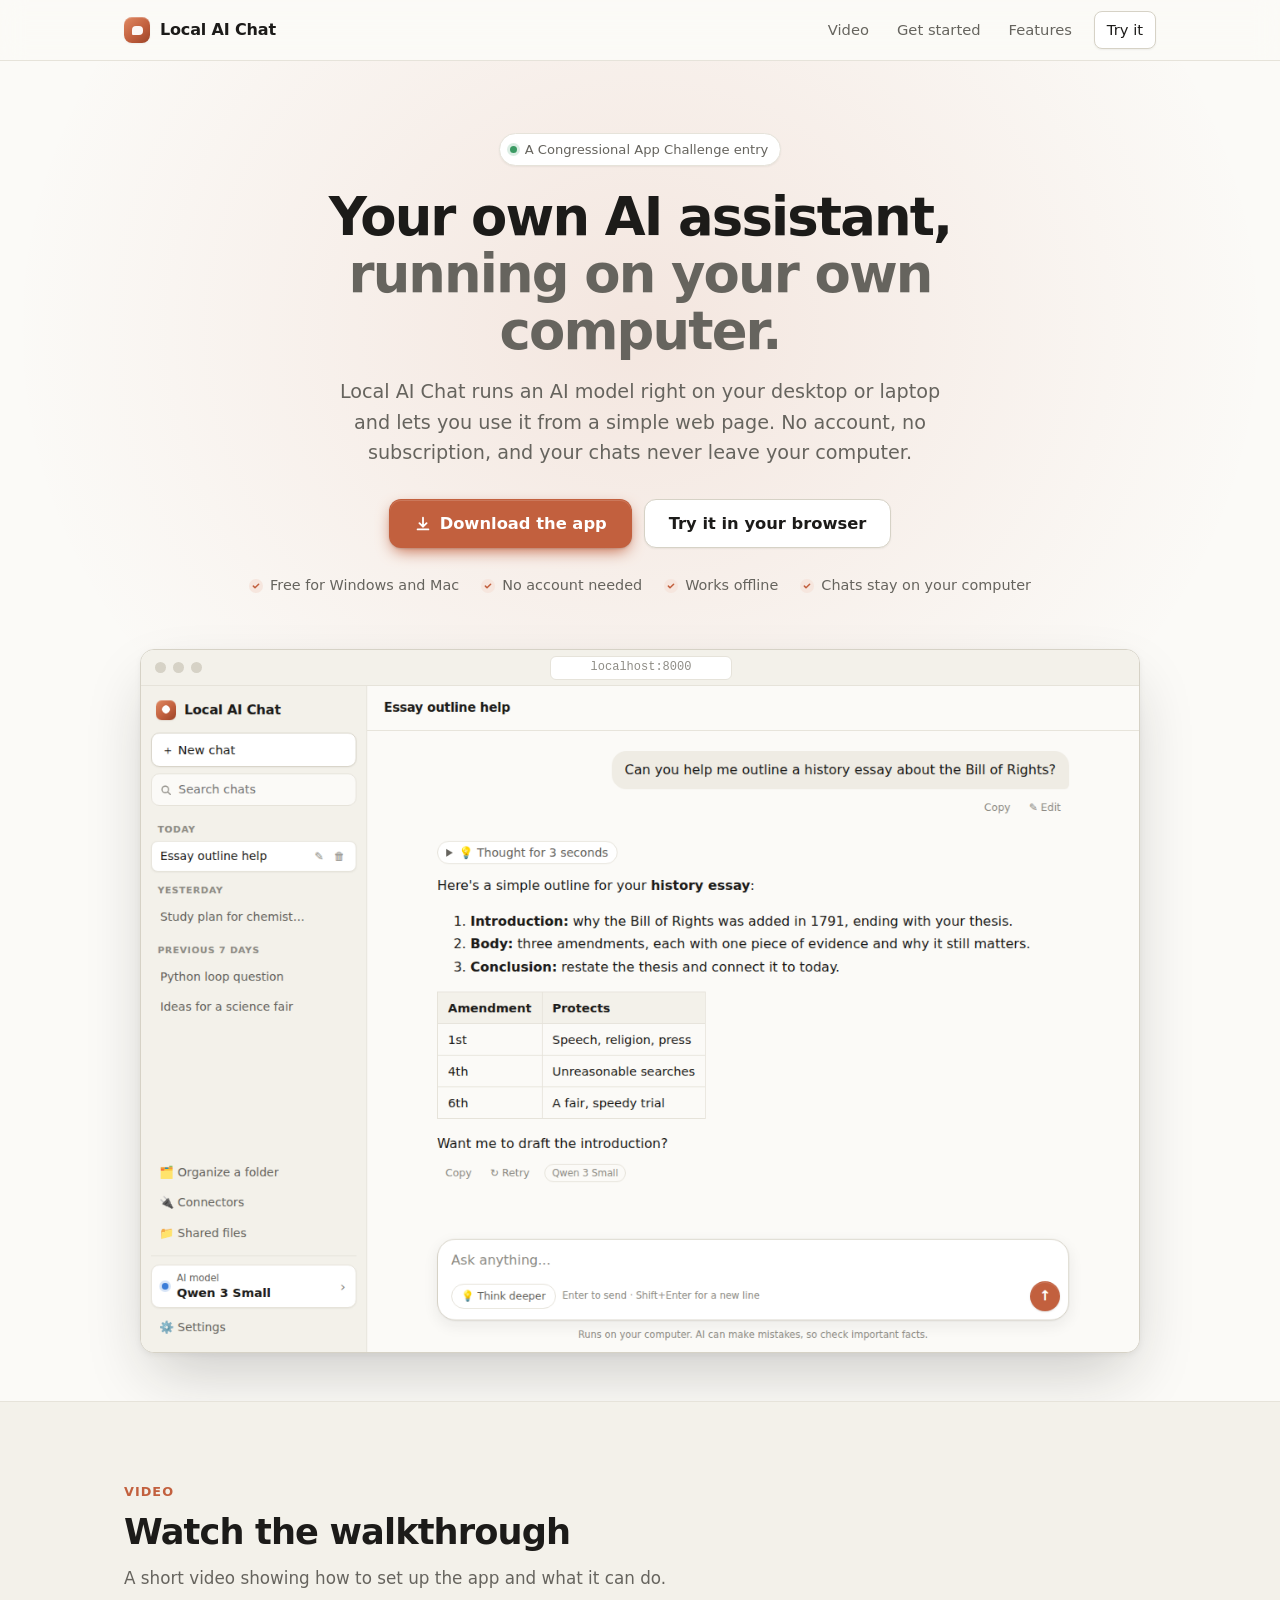
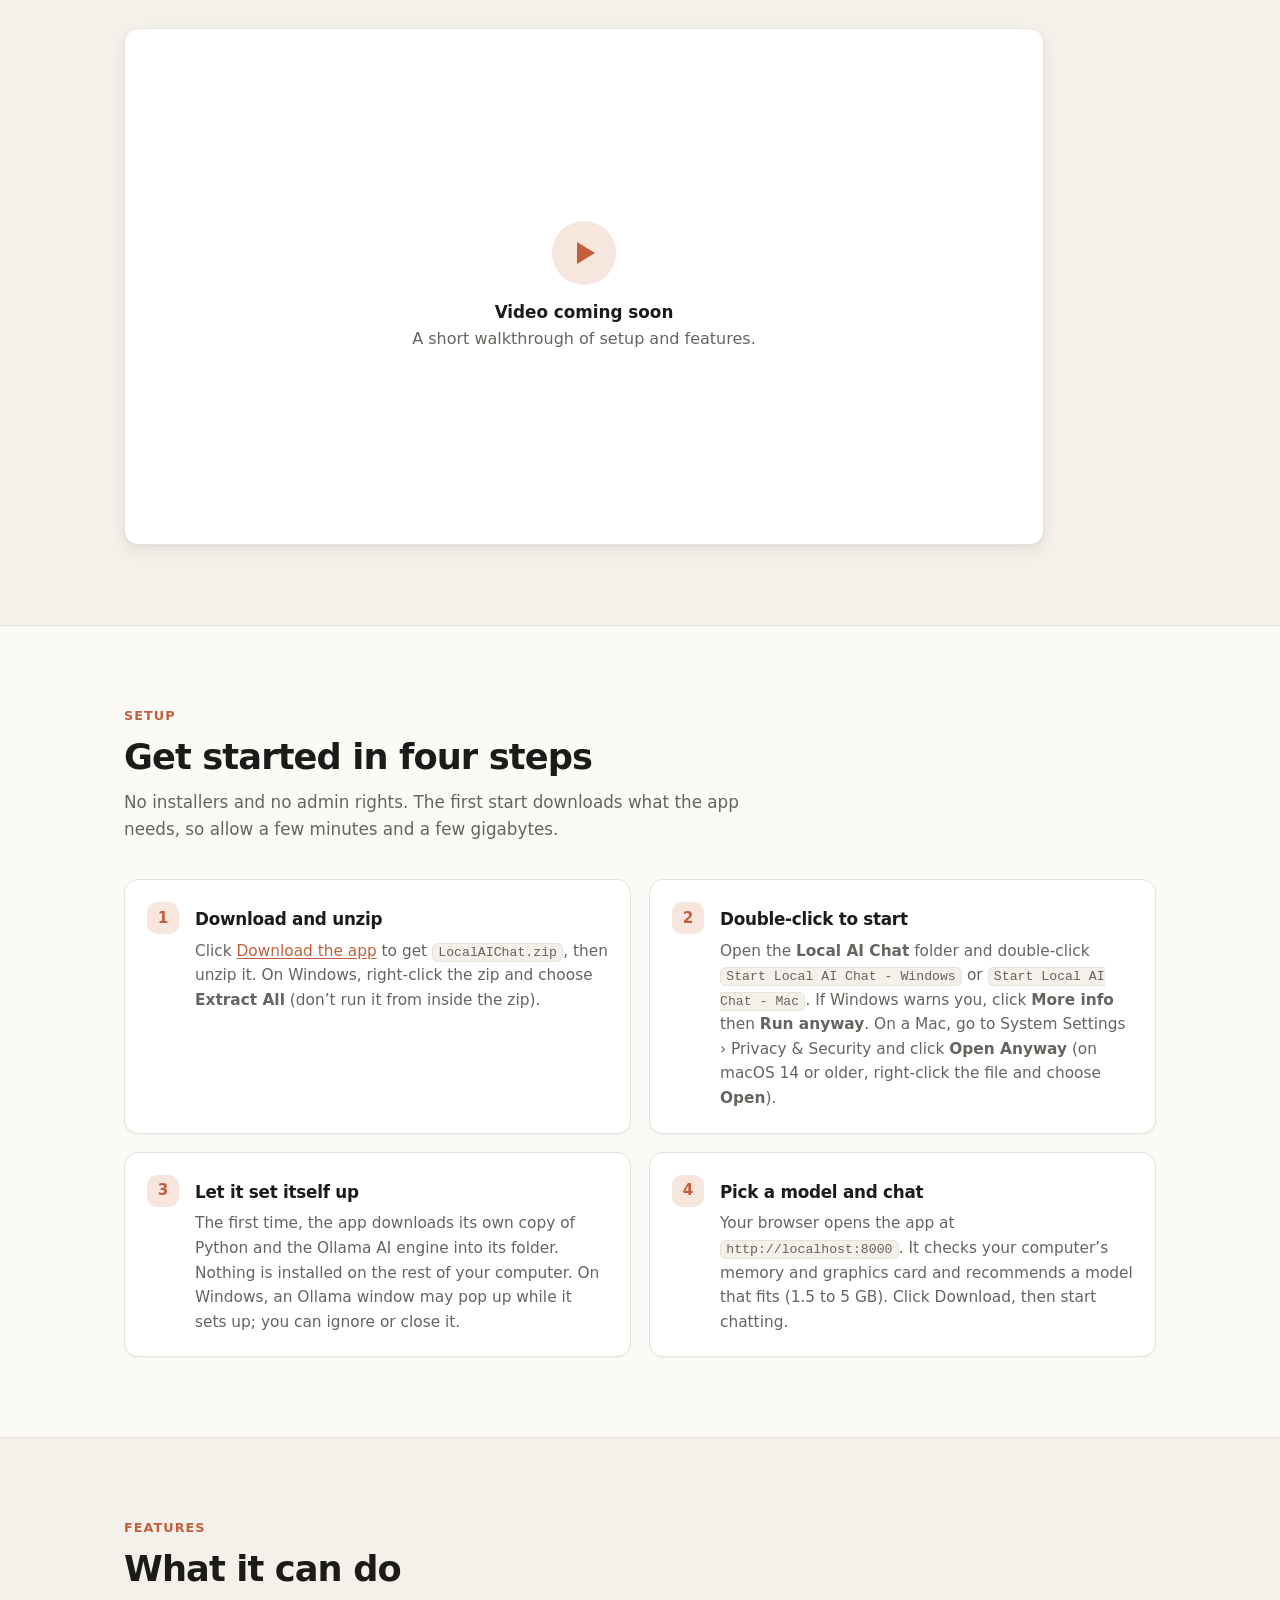
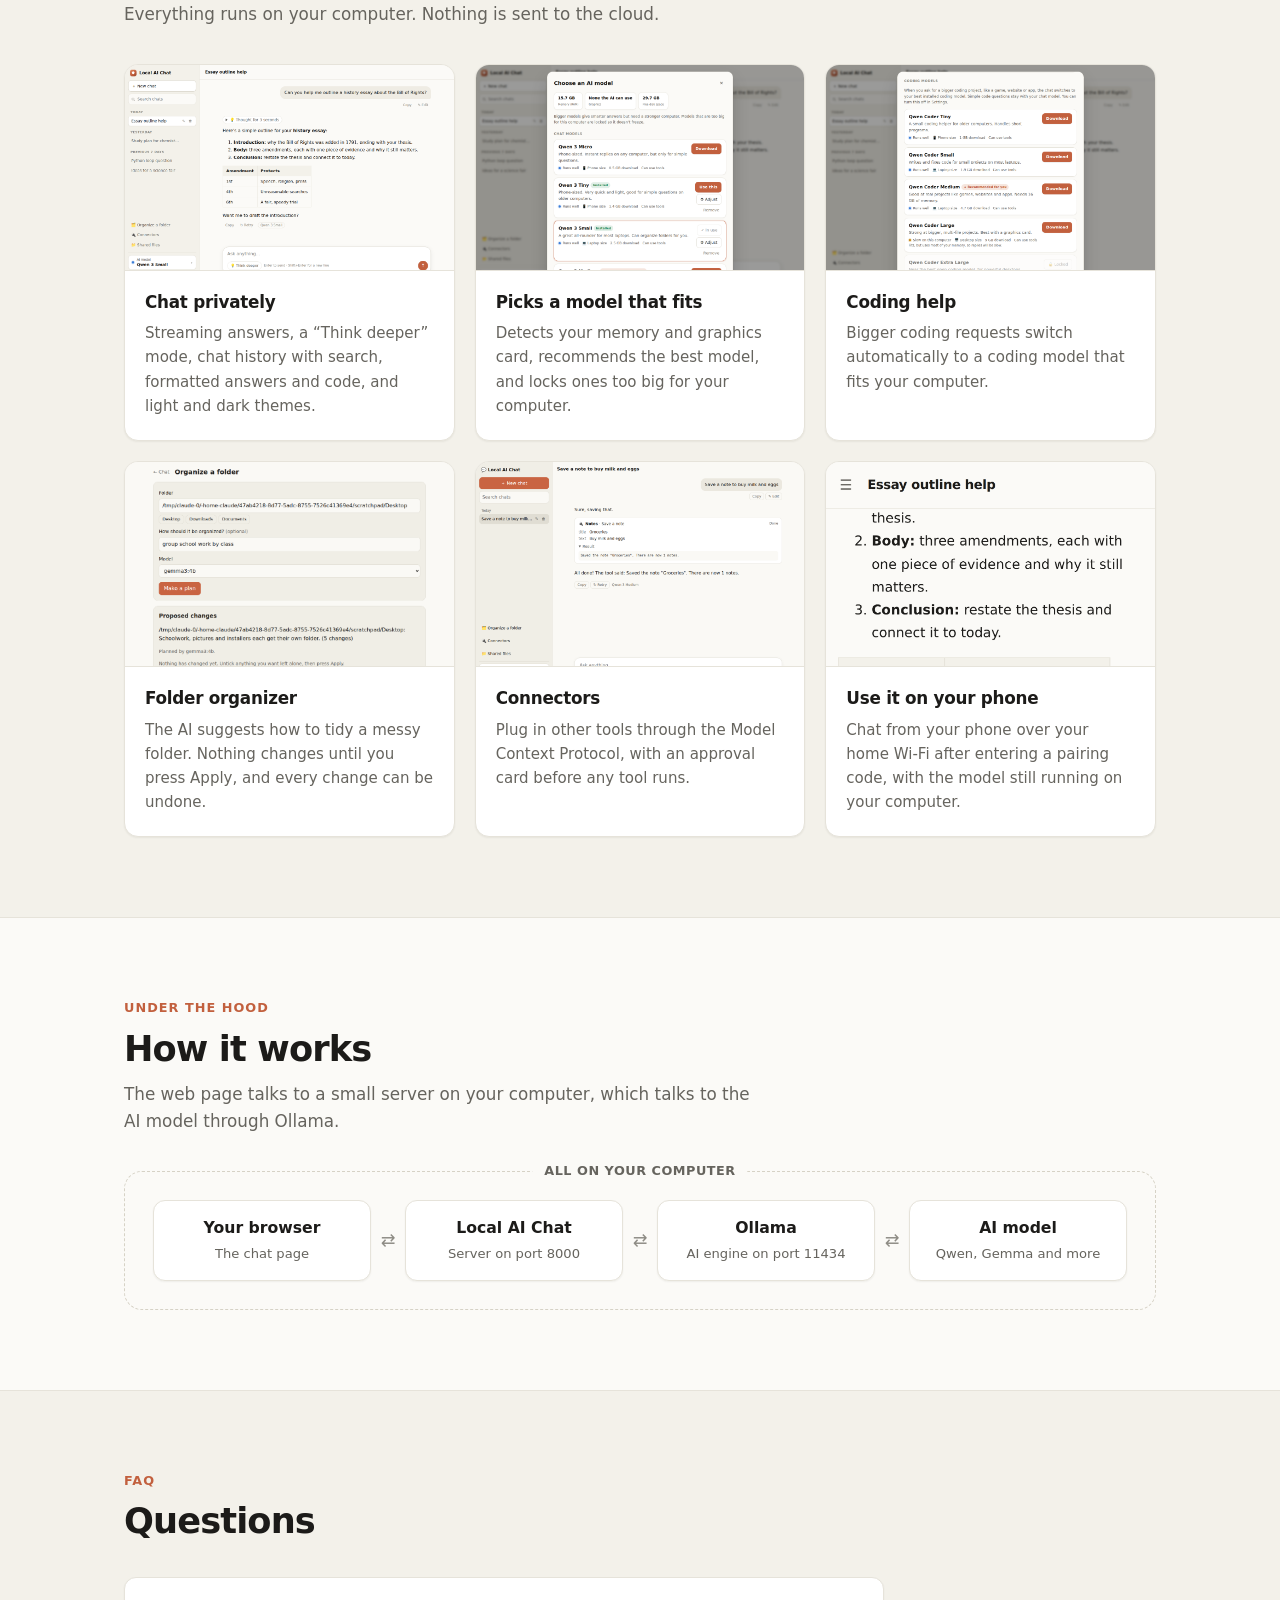
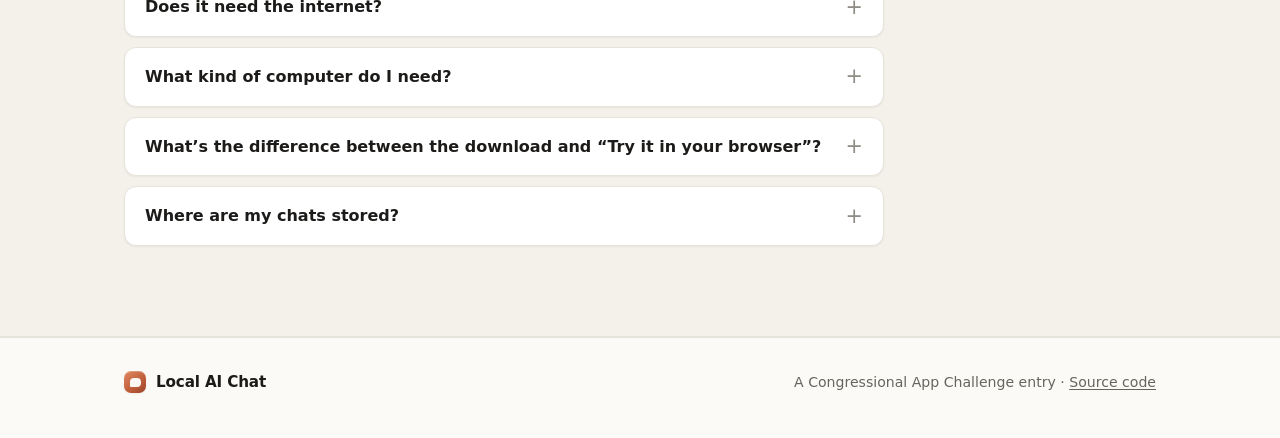
==== docs/index.html @ ccb081c1 "Polish the look of the download page and the chat page Cleaner type, spacing, shadows and consistent" ====
<!doctype html>
<html lang="en">
<head>
  <meta charset="utf-8">
  <meta name="viewport" content="width=device-width, initial-scale=1">
  <title>Local AI Chat</title>
  <meta name="description" content="A private AI assistant that runs entirely on your own computer and is used through a web page. A Congressional App Challenge entry.">
  <link rel="icon" href="data:image/svg+xml,<svg xmlns=%22http://www.w3.org/2000/svg%22 viewBox=%220 0 100 100%22><text y=%22.9em%22 font-size=%2290%22>💬</text></svg>">
  <link rel="stylesheet" href="style.css">
</head>
<body>
  <header class="topbar">
    <div class="wrap">
      <a class="brand" href="#"><span class="mark" aria-hidden="true"></span>Local AI Chat</a>
      <nav>
        <a href="#video" class="hide-sm">Video</a>
        <a href="#get-started">Get started</a>
        <a href="#features" class="hide-sm">Features</a>
        <a href="demo.html" class="nav-cta">Try it</a>
      </nav>
    </div>
  </header>

  <main>
    <div class="hero-bg">
    <div class="hero wrap">
      <span class="eyebrow">A Congressional App Challenge entry</span>
      <h1>Your own AI assistant, <span class="soft">running on your own computer.</span></h1>
      <p class="lead">Local AI Chat runs an AI model right on your desktop or laptop and lets you use it from a simple web page. No account, no subscription, and your chats never leave your computer.</p>
      <div class="actions">
        <a class="btn primary lg" id="download" href="https://github.com/anishmallepally123-blip/Congressional-App-Challenge-AI/releases/latest/download/LocalAIChat.zip"><svg viewBox="0 0 20 20" fill="none" stroke="currentColor" stroke-width="2" stroke-linecap="round" stroke-linejoin="round" aria-hidden="true"><path d="M10 3v10m0 0l-4-4m4 4l4-4M4 16h12"/></svg>Download the app</a>
        <a class="btn lg" href="demo.html">Try it in your browser</a>
      </div>
      <ul class="points">
        <li>Free for Windows and Mac</li>
        <li>No account needed</li>
        <li>Works offline</li>
        <li>Chats stay on your computer</li>
      </ul>
      <div class="window">
        <div class="chrome"><i></i><i></i><i></i><span>localhost:8000</span></div>
        <img src="screenshots/chat.png" alt="The Local AI Chat page with a conversation">
      </div>
    </div>
    </div>

    <section id="video" class="alt">
      <div class="wrap">
        <div class="section-head">
          <span class="kicker">Video</span>
          <h2>Watch the walkthrough</h2>
          <p class="sub">A short video showing how to set up the app and what it can do.</p>
        </div>
        <!-- To show the video, put its YouTube ID in data-youtube, e.g. data-youtube="dQw4w9WgXcQ" -->
        <div class="video" id="video-box" data-youtube="">
          <div><div class="play" aria-hidden="true"></div><strong>Video coming soon</strong>A short walkthrough of setup and features.</div>
        </div>
      </div>
    </section>

    <section id="get-started">
      <div class="wrap">
        <div class="section-head">
          <span class="kicker">Setup</span>
          <h2>Get started in four steps</h2>
          <p class="sub">No installers and no admin rights. The first start downloads what the app needs, so allow a few minutes and a few gigabytes.</p>
        </div>
        <ol class="steps">
          <li>
            <h3>Download and unzip</h3>
            <p>Click <a href="https://github.com/anishmallepally123-blip/Congressional-App-Challenge-AI/releases/latest/download/LocalAIChat.zip">Download the app</a> to get <code>LocalAIChat.zip</code>, then unzip it. On Windows, right-click the zip and choose <strong>Extract All</strong> (don’t run it from inside the zip).</p>
          </li>
          <li>
            <h3>Double-click to start</h3>
            <p>Open the <strong>Local AI Chat</strong> folder and double-click <code>Start Local AI Chat - Windows</code> or <code>Start Local AI Chat - Mac</code>. If Windows warns you, click <strong>More info</strong> then <strong>Run anyway</strong>. On a Mac, go to System Settings › Privacy &amp; Security and click <strong>Open Anyway</strong> (on macOS 14 or older, right-click the file and choose <strong>Open</strong>).</p>
          </li>
          <li>
            <h3>Let it set itself up</h3>
            <p>The first time, the app downloads its own copy of Python and the Ollama AI engine into its folder. Nothing is installed on the rest of your computer. On Windows, an Ollama window may pop up while it sets up; you can ignore or close it.</p>
          </li>
          <li>
            <h3>Pick a model and chat</h3>
            <p>Your browser opens the app at <code>http://localhost:8000</code>. It checks your computer’s memory and graphics card and recommends a model that fits (1.5 to 5 GB). Click Download, then start chatting.</p>
          </li>
        </ol>
      </div>
    </section>

    <section id="features" class="alt">
      <div class="wrap">
        <div class="section-head">
          <span class="kicker">Features</span>
          <h2>What it can do</h2>
          <p class="sub">Everything runs on your computer. Nothing is sent to the cloud.</p>
        </div>
        <div class="grid">
          <div class="card">
            <img src="screenshots/chat.png" alt="Chat page" loading="lazy">
            <div class="body"><h3>Chat privately</h3><p>Streaming answers, a “Think deeper” mode, chat history with search, formatted answers and code, and light and dark themes.</p></div>
          </div>
          <div class="card">
            <img src="screenshots/model-picker.png" alt="Model picker" loading="lazy">
            <div class="body"><h3>Picks a model that fits</h3><p>Detects your memory and graphics card, recommends the best model, and locks ones too big for your computer.</p></div>
          </div>
          <div class="card">
            <img src="screenshots/coding-models.png" alt="Coding models" loading="lazy">
            <div class="body"><h3>Coding help</h3><p>Bigger coding requests switch automatically to a coding model that fits your computer.</p></div>
          </div>
          <div class="card">
            <img src="screenshots/organizer.png" alt="Folder organizer" loading="lazy">
            <div class="body"><h3>Folder organizer</h3><p>The AI suggests how to tidy a messy folder. Nothing changes until you press Apply, and every change can be undone.</p></div>
          </div>
          <div class="card">
            <img src="screenshots/connectors.png" alt="Connectors" loading="lazy">
            <div class="body"><h3>Connectors</h3><p>Plug in other tools through the Model Context Protocol, with an approval card before any tool runs.</p></div>
          </div>
          <div class="card">
            <img src="screenshots/phone-chat.png" alt="Chat on a phone" loading="lazy">
            <div class="body"><h3>Use it on your phone</h3><p>Chat from your phone over your home Wi-Fi after entering a pairing code, with the model still running on your computer.</p></div>
          </div>
        </div>
      </div>
    </section>

    <section id="how">
      <div class="wrap">
        <div class="section-head">
          <span class="kicker">Under the hood</span>
          <h2>How it works</h2>
          <p class="sub">The web page talks to a small server on your computer, which talks to the AI model through Ollama.</p>
        </div>
        <div class="flow" role="img" aria-label="Your browser talks to the Local AI Chat server on port 8000, which talks to Ollama on port 11434, which runs the AI model. All on your computer.">
          <span class="tag">All on your computer</span>
          <div class="node"><b>Your browser</b><small>The chat page</small></div>
          <div class="arrow" aria-hidden="true">⇄</div>
          <div class="node"><b>Local AI Chat</b><small>Server on port 8000</small></div>
          <div class="arrow" aria-hidden="true">⇄</div>
          <div class="node"><b>Ollama</b><small>AI engine on port 11434</small></div>
          <div class="arrow" aria-hidden="true">⇄</div>
          <div class="node"><b>AI model</b><small>Qwen, Gemma and more</small></div>
        </div>
      </div>
    </section>

    <section class="alt faq">
      <div class="wrap">
        <div class="section-head">
          <span class="kicker">FAQ</span>
          <h2>Questions</h2>
        </div>
        <div class="faq-list">
        <details>
          <summary>Does it need the internet?</summary>
          <p>Only to download Ollama and an AI model the first time. After that it works completely offline.</p>
        </details>
        <details>
          <summary>What kind of computer do I need?</summary>
          <p>Any recent Windows or Mac computer. Models range from tiny ones that run on 8 GB laptops to large ones for powerful desktops, and the app picks one that fits.</p>
        </details>
        <details>
          <summary>What’s the difference between the download and “Try it in your browser”?</summary>
          <p>The browser demo runs a very small model inside your web browser so you can try chatting with nothing installed. The downloaded app runs bigger, smarter models with all the features: the organizer, shared files, connectors and phone access.</p>
        </details>
        <details>
          <summary>Where are my chats stored?</summary>
          <p>In your own browser and on your own computer. Nothing is uploaded anywhere.</p>
        </details>
        </div>
      </div>
    </section>
  </main>

  <footer>
    <div class="wrap">
      <span class="brand"><span class="mark" aria-hidden="true"></span>Local AI Chat</span>
      <span>A Congressional App Challenge entry · <a href="https://github.com/anishmallepally123-blip/Congressional-App-Challenge-AI">Source code</a></span>
    </div>
  </footer>

  <script>
    // Swap the video placeholder for the YouTube player once an ID is filled in.
    const box = document.getElementById("video-box");
    const id = box.dataset.youtube.trim();
    if (id) {
      box.innerHTML = "";
      const frame = document.createElement("iframe");
      frame.src = "https://www.youtube-nocookie.com/embed/" + encodeURIComponent(id);
      frame.title = "Local AI Chat walkthrough";
      frame.allow = "accelerometer; encrypted-media; gyroscope; picture-in-picture; fullscreen";
      frame.allowFullscreen = true;
      box.appendChild(frame);
    }
  </script>
</body>
</html>
---- docs/style.css ----
:root {
  --bg: #fbfaf7;
  --panel: #f3f1ea;
  --card: #ffffff;
  --text: #1c1b19;
  --muted: #66645e;
  --faint: #8e8c85;
  --border: #e6e3da;
  --border-strong: #d6d2c6;
  --accent: #c2603e;
  --accent-hover: #ab5232;
  --accent-soft: #f6e6de;
  --accent-text: #ffffff;
  --user-bubble: #efece4;
  --code-bg: #24231f;
  --code-text: #f5f4ef;
  --warn-bg: #fbf1dc;
  --warn-text: #74510f;
  --shadow-sm: 0 1px 2px rgba(28, 27, 25, 0.06);
  --shadow-md: 0 1px 2px rgba(28, 27, 25, 0.05), 0 6px 18px rgba(28, 27, 25, 0.07);
  --shadow-lg: 0 2px 6px rgba(28, 27, 25, 0.05), 0 28px 64px -12px rgba(28, 27, 25, 0.22);
  --glow: rgba(194, 96, 62, 0.13);
  --radius: 14px;
  color-scheme: light;
}
@media (prefers-color-scheme: dark) {
  :root:not([data-theme="light"]) {
    --bg: #1b1a18;
    --panel: #22211e;
    --card: #282724;
    --text: #eeebe3;
    --muted: #a5a29a;
    --faint: #7d7a73;
    --border: #35342f;
    --border-strong: #46443e;
    --accent: #d9734f;
    --accent-hover: #e3845f;
    --accent-soft: #3d2a21;
    --accent-text: #ffffff;
    --user-bubble: #312f2b;
    --code-bg: #121210;
    --warn-bg: #352d1b;
    --warn-text: #efd496;
    --shadow-sm: 0 1px 2px rgba(0, 0, 0, 0.3);
    --shadow-md: 0 1px 2px rgba(0, 0, 0, 0.3), 0 8px 20px rgba(0, 0, 0, 0.25);
    --shadow-lg: 0 2px 6px rgba(0, 0, 0, 0.3), 0 28px 64px -12px rgba(0, 0, 0, 0.6);
    --glow: rgba(217, 115, 79, 0.12);
    color-scheme: dark;
  }
}
:root[data-theme="dark"] {
  --bg: #1b1a18;
  --panel: #22211e;
  --card: #282724;
  --text: #eeebe3;
  --muted: #a5a29a;
  --faint: #7d7a73;
  --border: #35342f;
  --border-strong: #46443e;
  --accent: #d9734f;
  --accent-hover: #e3845f;
  --accent-soft: #3d2a21;
  --accent-text: #ffffff;
  --user-bubble: #312f2b;
  --code-bg: #121210;
  --warn-bg: #352d1b;
  --warn-text: #efd496;
  --shadow-sm: 0 1px 2px rgba(0, 0, 0, 0.3);
  --shadow-md: 0 1px 2px rgba(0, 0, 0, 0.3), 0 8px 20px rgba(0, 0, 0, 0.25);
  --shadow-lg: 0 2px 6px rgba(0, 0, 0, 0.3), 0 28px 64px -12px rgba(0, 0, 0, 0.6);
  --glow: rgba(217, 115, 79, 0.12);
  color-scheme: dark;
}

* { box-sizing: border-box; }
[hidden] { display: none !important; }
html { scroll-behavior: smooth; scroll-padding-top: 72px; }
body {
  margin: 0;
  background: var(--bg);
  color: var(--text);
  font: 16px/1.6 system-ui, -apple-system, "Segoe UI", Roboto, "Helvetica Neue", sans-serif;
  -webkit-font-smoothing: antialiased;
  text-rendering: optimizeLegibility;
}
h1, h2, h3 { letter-spacing: -0.015em; }
a { color: var(--accent); text-underline-offset: 2px; }
img { max-width: 100%; display: block; }
code { font-family: ui-monospace, SFMono-Regular, Menlo, Consolas, monospace; font-size: 0.86em; background: var(--panel); border: 1px solid var(--border); padding: 0.08em 0.4em; border-radius: 6px; }
:focus-visible { outline: 2px solid var(--accent); outline-offset: 2px; border-radius: 6px; }

.wrap { max-width: 1080px; margin: 0 auto; padding: 0 16px; }
@media (min-width: 720px) { .wrap { padding: 0 24px; } }

/* Logo mark (pure CSS, no image file) */
.mark {
  width: 26px; height: 26px; flex-shrink: 0;
  border-radius: 8px;
  background: linear-gradient(140deg, #e08a63, var(--accent) 55%, #9c4428);
  box-shadow: inset 0 1px 0 rgba(255, 255, 255, 0.25), var(--shadow-sm);
  display: grid; place-items: center;
}
.mark::after { content: ""; width: 11px; height: 9px; border-radius: 4px 4px 4px 1px; background: #fff; opacity: 0.95; }

/* Top bar */
.topbar { position: sticky; top: 0; z-index: 10; background: color-mix(in srgb, var(--bg) 82%, transparent); backdrop-filter: saturate(180%) blur(12px); -webkit-backdrop-filter: saturate(180%) blur(12px); border-bottom: 1px solid var(--border); }
.topbar .wrap { display: flex; align-items: center; gap: 16px; height: 60px; }
.brand { display: flex; align-items: center; gap: 10px; font-weight: 650; letter-spacing: -0.01em; text-decoration: none; color: var(--text); margin-right: auto; white-space: nowrap; }
.topbar nav { display: flex; align-items: center; gap: 4px; }
.topbar nav a { color: var(--muted); text-decoration: none; font-size: 0.92rem; font-weight: 500; padding: 6px 12px; border-radius: 8px; transition: color 0.15s, background 0.15s; }
.topbar nav a:hover { color: var(--text); background: var(--panel); }
.topbar nav a.nav-cta { color: var(--text); border: 1px solid var(--border-strong); background: var(--card); box-shadow: var(--shadow-sm); margin-left: 6px; }
@media (max-width: 640px) { .topbar nav .hide-sm { display: none; } }

/* Buttons */
.btn { display: inline-flex; align-items: center; justify-content: center; gap: 8px; padding: 11px 20px; border-radius: 10px; font-weight: 600; font-size: 0.98rem; line-height: 1.3; text-decoration: none; border: 1px solid var(--border-strong); background: var(--card); color: var(--text); cursor: pointer; box-shadow: var(--shadow-sm); transition: background 0.15s, border-color 0.15s, transform 0.15s, box-shadow 0.15s; }
.btn:hover { border-color: var(--faint); }
.btn:active { transform: translateY(1px); }
.btn.primary { background: var(--accent); border-color: transparent; color: var(--accent-text); box-shadow: 0 1px 2px rgba(0, 0, 0, 0.12), 0 6px 16px -4px var(--accent), inset 0 1px 0 rgba(255, 255, 255, 0.15); }
.btn.primary:hover { background: var(--accent-hover); }
.btn:disabled { opacity: 0.5; cursor: not-allowed; box-shadow: none; }
.btn svg { width: 18px; height: 18px; }
.btn.lg { padding: 13px 24px; font-size: 1.02rem; border-radius: 12px; }

/* Hero */
.hero-bg { position: relative; overflow: hidden; }
.hero-bg::before { content: ""; position: absolute; inset: -40% -20% auto; height: 120%; background: radial-gradient(closest-side, var(--glow), transparent 70%); pointer-events: none; }
.hero { position: relative; padding: 72px 16px 48px; text-align: center; }
.eyebrow { display: inline-flex; align-items: center; gap: 8px; padding: 5px 12px 5px 10px; border-radius: 999px; border: 1px solid var(--border); background: var(--card); color: var(--muted); font-size: 0.82rem; font-weight: 500; box-shadow: var(--shadow-sm); margin-bottom: 22px; }
.eyebrow::before { content: ""; width: 7px; height: 7px; border-radius: 50%; background: #3a9a63; box-shadow: 0 0 0 3px rgba(58, 154, 99, 0.18); }
.hero h1 { font-size: clamp(2.1rem, 5.2vw, 3.3rem); line-height: 1.08; margin: 0 auto 18px; letter-spacing: -0.035em; font-weight: 700; max-width: 820px; }
.hero h1 .soft { color: var(--muted); }
.hero p.lead { font-size: clamp(1.05rem, 2vw, 1.2rem); color: var(--muted); max-width: 620px; margin: 0 auto 30px; }
.hero .actions { display: flex; flex-wrap: wrap; gap: 12px; justify-content: center; }
.hero .note { margin-top: 16px; color: var(--faint); font-size: 0.88rem; }
.points { display: flex; flex-wrap: wrap; justify-content: center; gap: 8px 22px; list-style: none; padding: 0; margin: 26px 0 0; color: var(--muted); font-size: 0.9rem; }
.points li { display: flex; align-items: center; gap: 7px; }
.points li::before { content: ""; width: 14px; height: 14px; border-radius: 50%; background: var(--accent-soft) url("data:image/svg+xml,%3Csvg xmlns='http://www.w3.org/2000/svg' viewBox='0 0 16 16'%3E%3Cpath d='M4.5 8.2l2.2 2.2 4.8-4.8' fill='none' stroke='%23c2603e' stroke-width='2' stroke-linecap='round' stroke-linejoin='round'/%3E%3C/svg%3E") center / 12px no-repeat; }

/* Screenshot in a window frame */
.window { margin: 52px auto 0; max-width: 1000px; border-radius: 14px; border: 1px solid var(--border-strong); background: var(--card); box-shadow: var(--shadow-lg); overflow: hidden; }
.window .chrome { display: flex; align-items: center; gap: 7px; height: 36px; padding: 0 14px; border-bottom: 1px solid var(--border); background: var(--panel); }
.window .chrome i { width: 11px; height: 11px; border-radius: 50%; background: var(--border-strong); }
.window .chrome span { margin: 0 auto; transform: translateX(-26px); font-size: 0.75rem; color: var(--faint); background: var(--card); border: 1px solid var(--border); border-radius: 6px; padding: 1px 40px; font-family: ui-monospace, Menlo, Consolas, monospace; }
@media (max-width: 560px) { .window .chrome span { display: none; } }

section { padding: 80px 0; }
.section-head { max-width: 640px; margin-bottom: 36px; }
.kicker { display: block; color: var(--accent); font-size: 0.8rem; font-weight: 650; letter-spacing: 0.08em; text-transform: uppercase; margin-bottom: 10px; }
section h2 { font-size: clamp(1.6rem, 3.4vw, 2.2rem); line-height: 1.15; margin: 0 0 12px; letter-spacing: -0.025em; }
section .sub { color: var(--muted); margin: 0; font-size: 1.05rem; }
.alt { background: var(--panel); border-top: 1px solid var(--border); border-bottom: 1px solid var(--border); }

/* Video */
.video { aspect-ratio: 16 / 9; width: 100%; max-width: 920px; border-radius: var(--radius); overflow: hidden; border: 1px solid var(--border); background: var(--card); box-shadow: var(--shadow-md); display: grid; place-items: center; text-align: center; color: var(--muted); }
.video iframe { width: 100%; height: 100%; border: 0; }
.video .play { width: 64px; height: 64px; margin: 0 auto 14px; border-radius: 50%; background: var(--accent-soft); display: grid; place-items: center; }
.video .play::after { content: ""; margin-left: 5px; border-style: solid; border-width: 11px 0 11px 18px; border-color: transparent transparent transparent var(--accent); }
.video strong { display: block; color: var(--text); font-size: 1.05rem; }

/* Steps */
.steps { list-style: none; padding: 0; margin: 0; display: grid; gap: 16px; counter-reset: step; }
@media (min-width: 820px) { .steps { grid-template-columns: repeat(2, 1fr); gap: 18px; } }
.steps li { counter-increment: step; background: var(--card); border: 1px solid var(--border); border-radius: var(--radius); padding: 22px 22px 22px 70px; position: relative; box-shadow: var(--shadow-sm); }
.steps li::before { content: counter(step); position: absolute; left: 22px; top: 22px; width: 32px; height: 32px; border-radius: 10px; background: var(--accent-soft); color: var(--accent); display: grid; place-items: center; font-weight: 700; font-size: 0.95rem; }
.steps h3 { margin: 4px 0 6px; font-size: 1.05rem; }
.steps p { margin: 0; color: var(--muted); font-size: 0.96rem; }

/* Feature grid */
.grid { display: grid; grid-template-columns: repeat(auto-fit, minmax(290px, 1fr)); gap: 20px; }
.card { background: var(--card); border: 1px solid var(--border); border-radius: var(--radius); overflow: hidden; display: flex; flex-direction: column; box-shadow: var(--shadow-sm); transition: transform 0.2s, box-shadow 0.2s, border-color 0.2s; }
.card:hover { transform: translateY(-2px); box-shadow: var(--shadow-md); border-color: var(--border-strong); }
.card img { border-bottom: 1px solid var(--border); aspect-ratio: 16 / 10; object-fit: cover; object-position: top left; width: 100%; background: var(--panel); }
.card .body { padding: 18px 20px 22px; }
.card h3 { margin: 0 0 6px; font-size: 1.05rem; }
.card p { margin: 0; color: var(--muted); font-size: 0.94rem; }

/* How it works */
.flow { display: flex; align-items: stretch; gap: 0; flex-wrap: wrap; justify-content: center; padding: 28px; border: 1px dashed var(--border-strong); border-radius: 18px; position: relative; }
.flow .tag { position: absolute; top: -11px; left: 50%; transform: translateX(-50%); background: var(--bg); padding: 0 12px; color: var(--muted); font-size: 0.8rem; font-weight: 600; letter-spacing: 0.04em; text-transform: uppercase; white-space: nowrap; }
.flow .node { flex: 1 1 170px; max-width: 220px; background: var(--card); border: 1px solid var(--border); border-radius: 12px; padding: 14px 16px; box-shadow: var(--shadow-sm); text-align: center; }
.flow .node b { display: block; font-size: 0.98rem; }
.flow .node small { color: var(--muted); font-size: 0.82rem; }
.flow .arrow { flex: 0 0 34px; display: grid; place-items: center; color: var(--faint); font-size: 1.1rem; }
@media (max-width: 760px) {
  .flow { flex-direction: column; align-items: center; padding: 26px 16px 18px; }
  .flow .node { width: 100%; max-width: 320px; flex: none; }
  .flow .arrow { flex: 0 0 28px; transform: rotate(90deg); }
}

.faq-list { max-width: 760px; }
.faq details { background: var(--card); border: 1px solid var(--border); border-radius: 12px; padding: 0; margin-bottom: 10px; box-shadow: var(--shadow-sm); }
.faq summary { cursor: pointer; font-weight: 600; padding: 16px 20px; list-style: none; display: flex; align-items: center; justify-content: space-between; gap: 12px; }
.faq summary::-webkit-details-marker { display: none; }
.faq summary::after { content: "+"; color: var(--faint); font-size: 1.3rem; font-weight: 400; line-height: 1; transition: transform 0.2s; }
.faq details[open] summary::after { transform: rotate(45deg); }
.faq details p { color: var(--muted); margin: 0; padding: 0 20px 18px; }

footer { border-top: 1px solid var(--border); padding: 32px 0 44px; color: var(--muted); font-size: 0.88rem; }
footer .wrap { display: flex; align-items: center; justify-content: space-between; flex-wrap: wrap; gap: 12px; }
footer .brand { margin: 0; font-size: 0.95rem; }
footer .mark { width: 22px; height: 22px; border-radius: 7px; }
footer a { color: var(--muted); }
footer a:hover { color: var(--text); }

/* ---------- Demo page ---------- */
body.demo { height: 100dvh; display: flex; flex-direction: column; }
.demo-main { flex: 1; display: flex; flex-direction: column; min-height: 0; max-width: 820px; width: 100%; margin: 0 auto; padding: 0 16px; }
.banner { margin: 16px 0 0; padding: 12px 16px; border-radius: 12px; background: var(--warn-bg); color: var(--warn-text); font-size: 0.9rem; border: 1px solid color-mix(in srgb, var(--warn-text) 18%, transparent); }
.banner a { color: inherit; font-weight: 600; }
#messages { flex: 1; overflow-y: auto; padding: 20px 0; }
.welcome { text-align: center; padding: 40px 8px; }
.welcome h1 { font-size: clamp(1.6rem, 4vw, 2rem); margin: 0 0 10px; letter-spacing: -0.025em; }
.welcome .mark { width: 44px; height: 44px; border-radius: 13px; margin: 0 auto 18px; }
.welcome .mark::after { width: 18px; height: 15px; border-radius: 6px 6px 6px 2px; }
.welcome p { color: var(--muted); max-width: 520px; margin: 0 auto 24px; }
.progress { max-width: 420px; margin: 20px auto 0; }
.bar { height: 6px; border-radius: 999px; background: var(--panel); overflow: hidden; border: 1px solid var(--border); }
.bar span { display: block; height: 100%; width: 0; background: var(--accent); border-radius: 999px; transition: width 0.2s; }
.progress small { display: block; color: var(--muted); margin-top: 8px; min-height: 1.4em; }
.suggestions { display: flex; flex-wrap: wrap; gap: 8px; justify-content: center; margin-top: 22px; }
.suggestions button { border: 1px solid var(--border); background: var(--card); color: var(--text); border-radius: 999px; padding: 8px 15px; cursor: pointer; font-size: 0.88rem; box-shadow: var(--shadow-sm); transition: border-color 0.15s, background 0.15s; }
.suggestions button:hover { border-color: var(--accent); background: var(--accent-soft); }

.msg { margin: 0 0 20px; display: flex; }
.msg.user { justify-content: flex-end; }
.msg .bubble { max-width: 85%; overflow-wrap: anywhere; }
.msg.user .bubble { background: var(--user-bubble); padding: 10px 15px; border-radius: 18px 18px 6px 18px; white-space: pre-wrap; }
.msg.assistant .bubble { max-width: 100%; }
.msg.assistant .bubble p:first-child { margin-top: 0; }
.msg.assistant .bubble pre { position: relative; background: var(--code-bg); color: var(--code-text); padding: 34px 16px 14px; border-radius: 12px; overflow-x: auto; font-size: 0.86em; line-height: 1.55; }
.msg.assistant .bubble pre code { display: block; background: none; border: 0; padding: 0; color: inherit; font-size: 1em; }
.msg.assistant .bubble pre .lang { position: absolute; top: 8px; left: 16px; font-size: 11px; color: #9a988f; letter-spacing: 0.02em; }
.msg.assistant .bubble pre .copy { position: absolute; top: 6px; right: 8px; font-size: 11px; padding: 2px 9px; color: #d0cec6; background: rgba(255, 255, 255, 0.06); border: 1px solid rgba(255, 255, 255, 0.12); border-radius: 6px; cursor: pointer; }
.msg.assistant .bubble pre .copy:hover { background: rgba(255, 255, 255, 0.14); }
.msg.assistant .bubble table { border-collapse: collapse; }
.msg.assistant .bubble th, .msg.assistant .bubble td { border: 1px solid var(--border); padding: 6px 10px; }
.thinking { color: var(--muted); font-size: 0.9rem; margin-bottom: 10px; }
.thinking summary { cursor: pointer; }
.thinking div { white-space: pre-wrap; border-left: 2px solid var(--border); padding-left: 12px; margin-top: 6px; }
.cursor::after { content: "▍"; animation: blink 1s steps(1) infinite; color: var(--muted); }
@keyframes blink { 50% { opacity: 0; } }

.composer { border: 1px solid var(--border-strong); background: var(--card); border-radius: 20px; padding: 12px 12px 10px 16px; margin-bottom: 8px; box-shadow: var(--shadow-md); transition: border-color 0.15s, box-shadow 0.15s; }
.composer:focus-within { border-color: var(--accent); box-shadow: var(--shadow-md), 0 0 0 3px var(--glow); }
.composer textarea { width: 100%; border: 0; background: transparent; color: var(--text); resize: none; font: inherit; outline: none; max-height: 200px; }
.composer .row { display: flex; align-items: center; gap: 10px; margin-top: 4px; }
.composer label { color: var(--muted); font-size: 0.86rem; display: flex; align-items: center; gap: 6px; margin-right: auto; cursor: pointer; }
.composer label input { accent-color: var(--accent); }
.composer .btn { padding: 8px 16px; border-radius: 12px; }
.fine { text-align: center; color: var(--faint); font-size: 0.78rem; margin: 0 0 12px; }

@media (prefers-reduced-motion: reduce) {
  *, *::before, *::after { transition: none !important; animation: none !important; scroll-behavior: auto !important; }
}
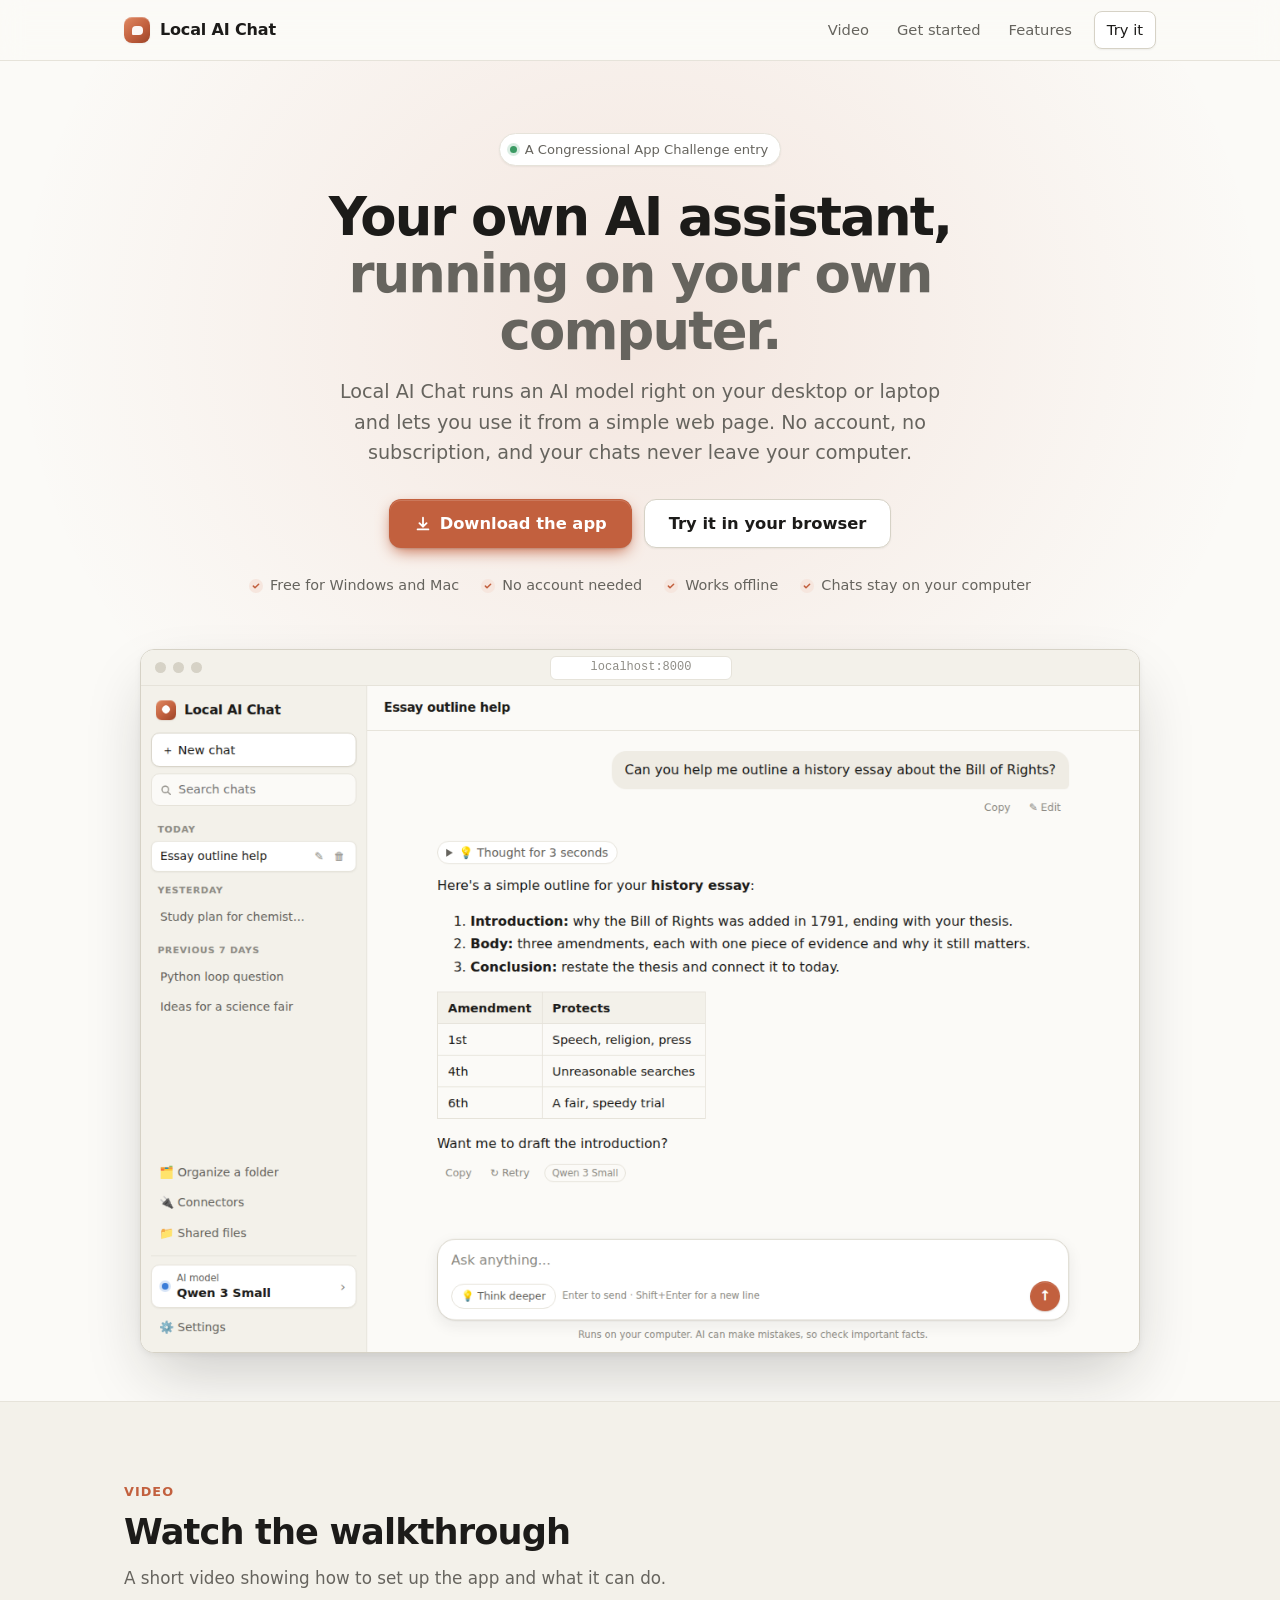
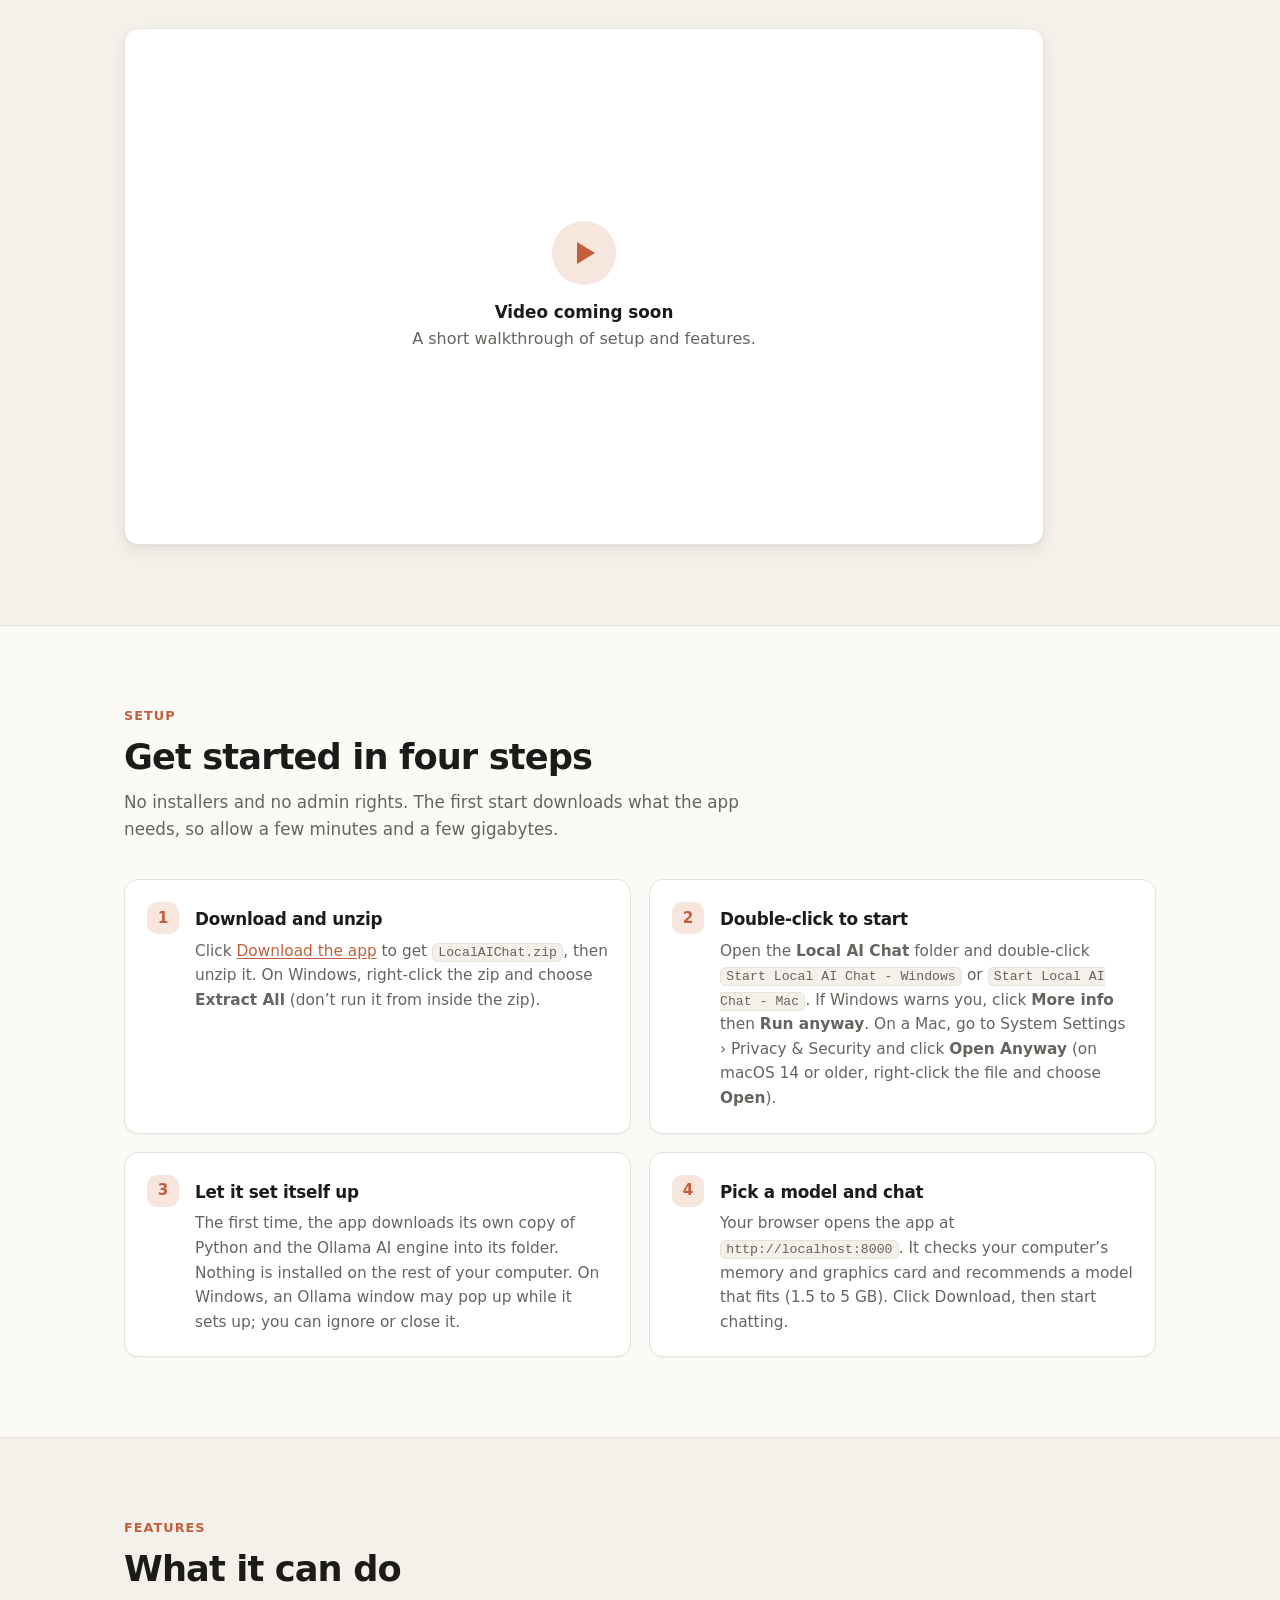
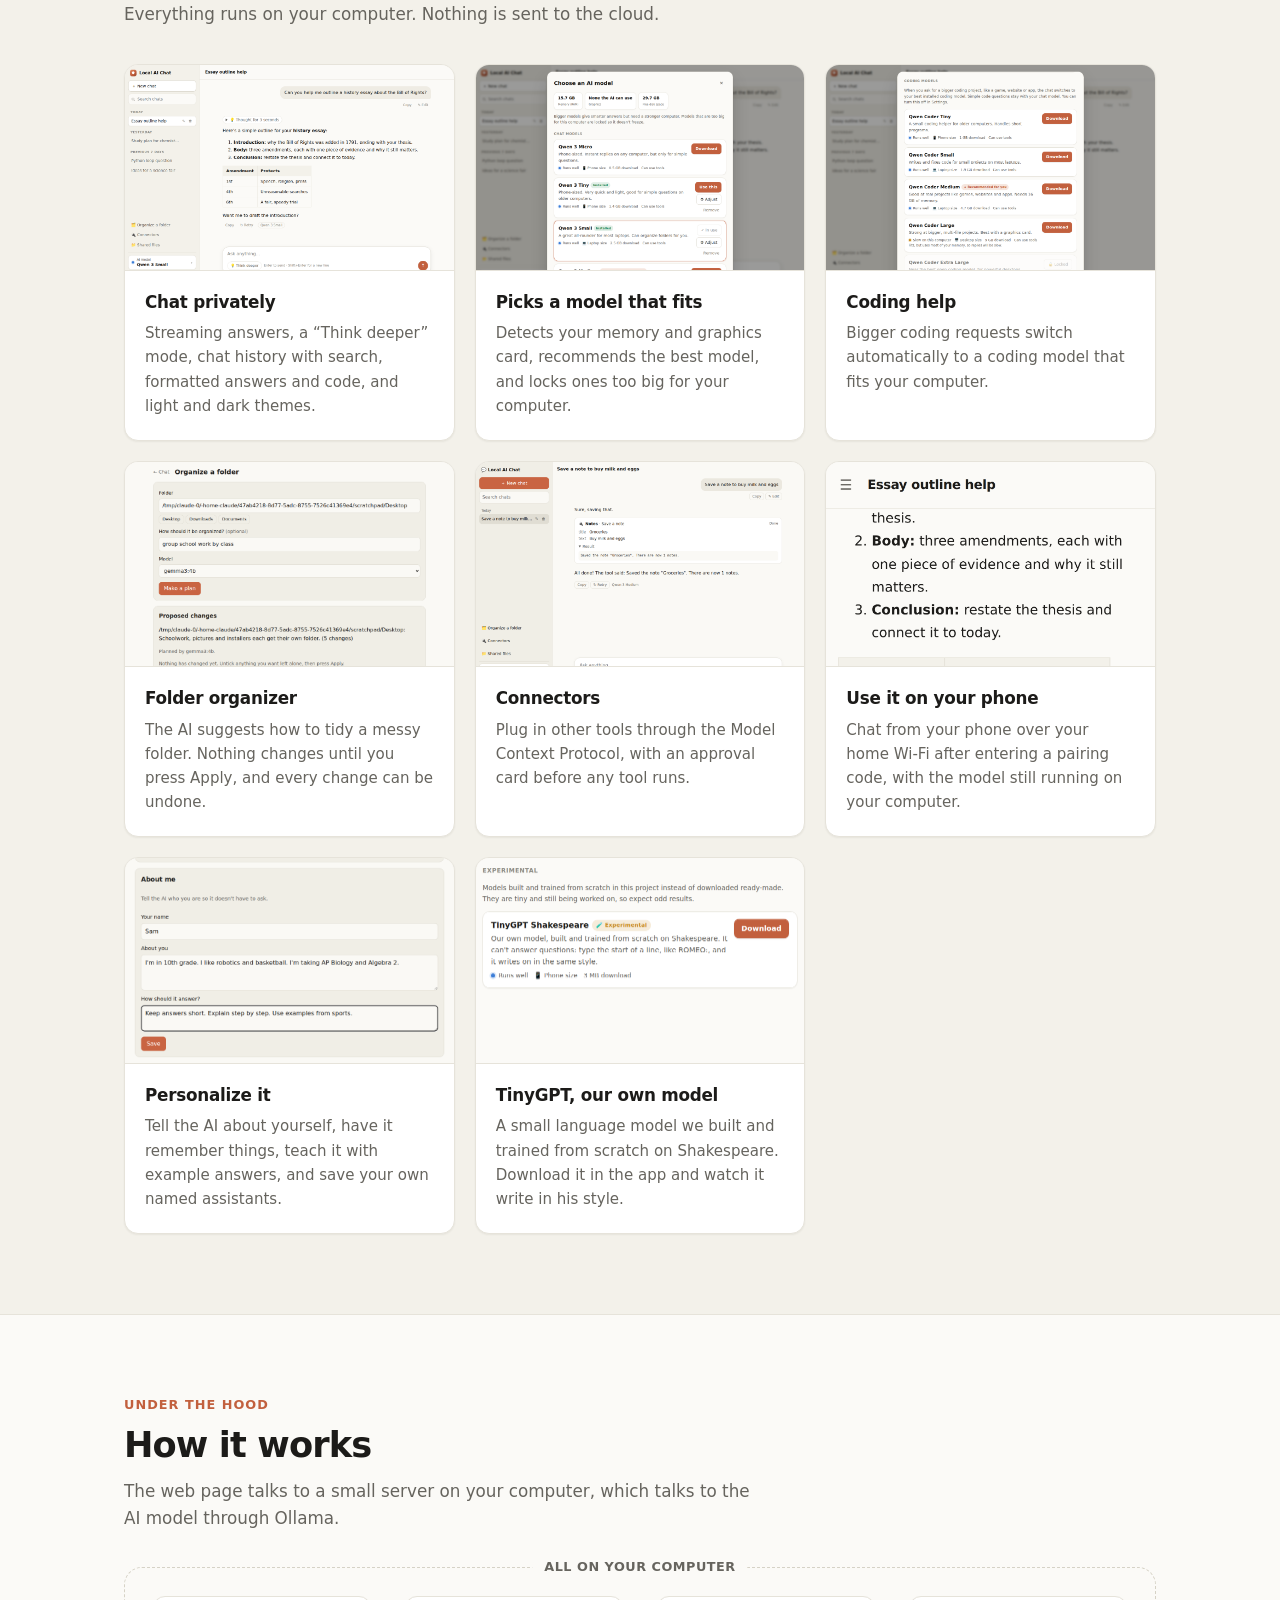
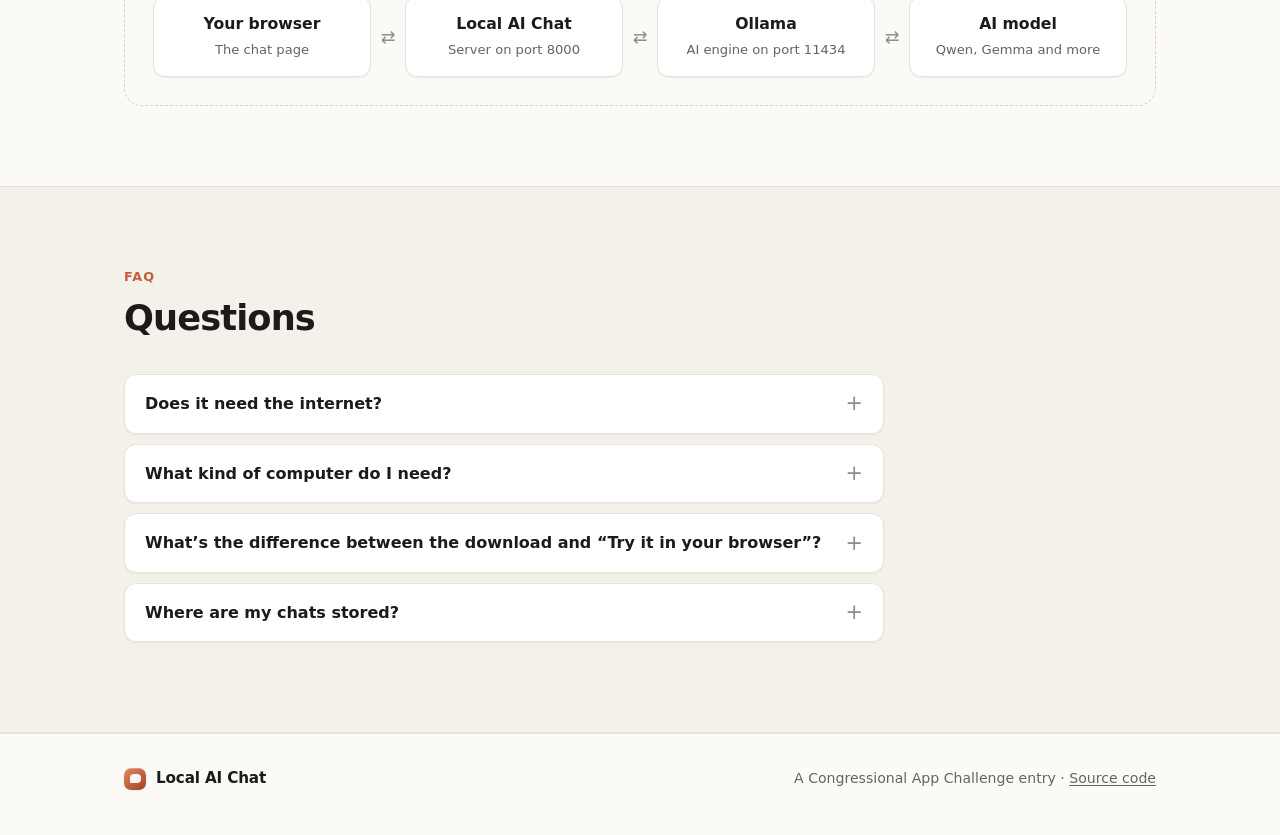
==== commit 66069cb2: "Website: add Personalize and TinyGPT to the feature list The landing page listed six features but le" ====
--- a/docs/index.html
+++ b/docs/index.html
@@ -118,6 +118,14 @@
             <img src="screenshots/phone-chat.png" alt="Chat on a phone" loading="lazy">
             <div class="body"><h3>Use it on your phone</h3><p>Chat from your phone over your home Wi-Fi after entering a pairing code, with the model still running on your computer.</p></div>
           </div>
+          <div class="card">
+            <img src="screenshots/personalize.png" alt="Personalize page" loading="lazy">
+            <div class="body"><h3>Personalize it</h3><p>Tell the AI about yourself, have it remember things, teach it with example answers, and save your own named assistants.</p></div>
+          </div>
+          <div class="card">
+            <img src="screenshots/tinygpt.png" alt="TinyGPT in the model list" loading="lazy">
+            <div class="body"><h3>TinyGPT, our own model</h3><p>A small language model we built and trained from scratch on Shakespeare. Download it in the app and watch it write in his style.</p></div>
+          </div>
         </div>
       </div>
     </section>
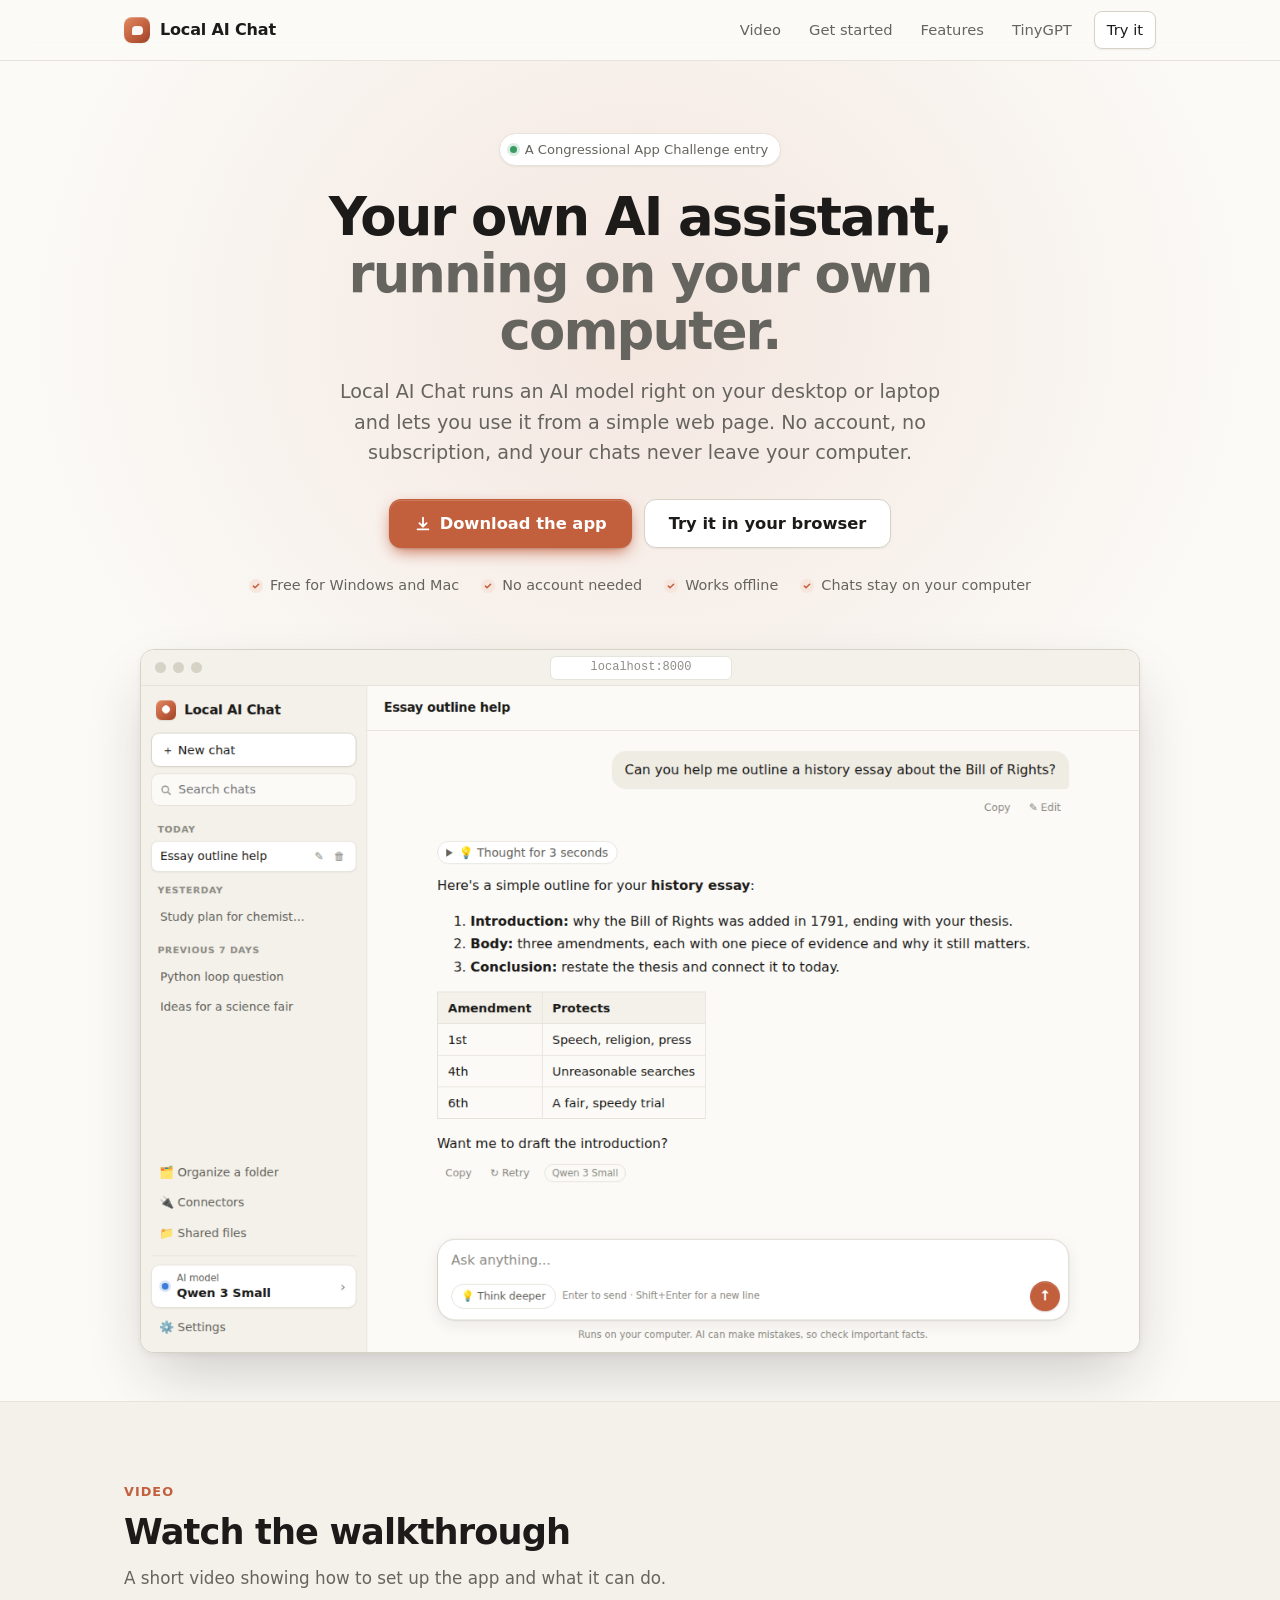
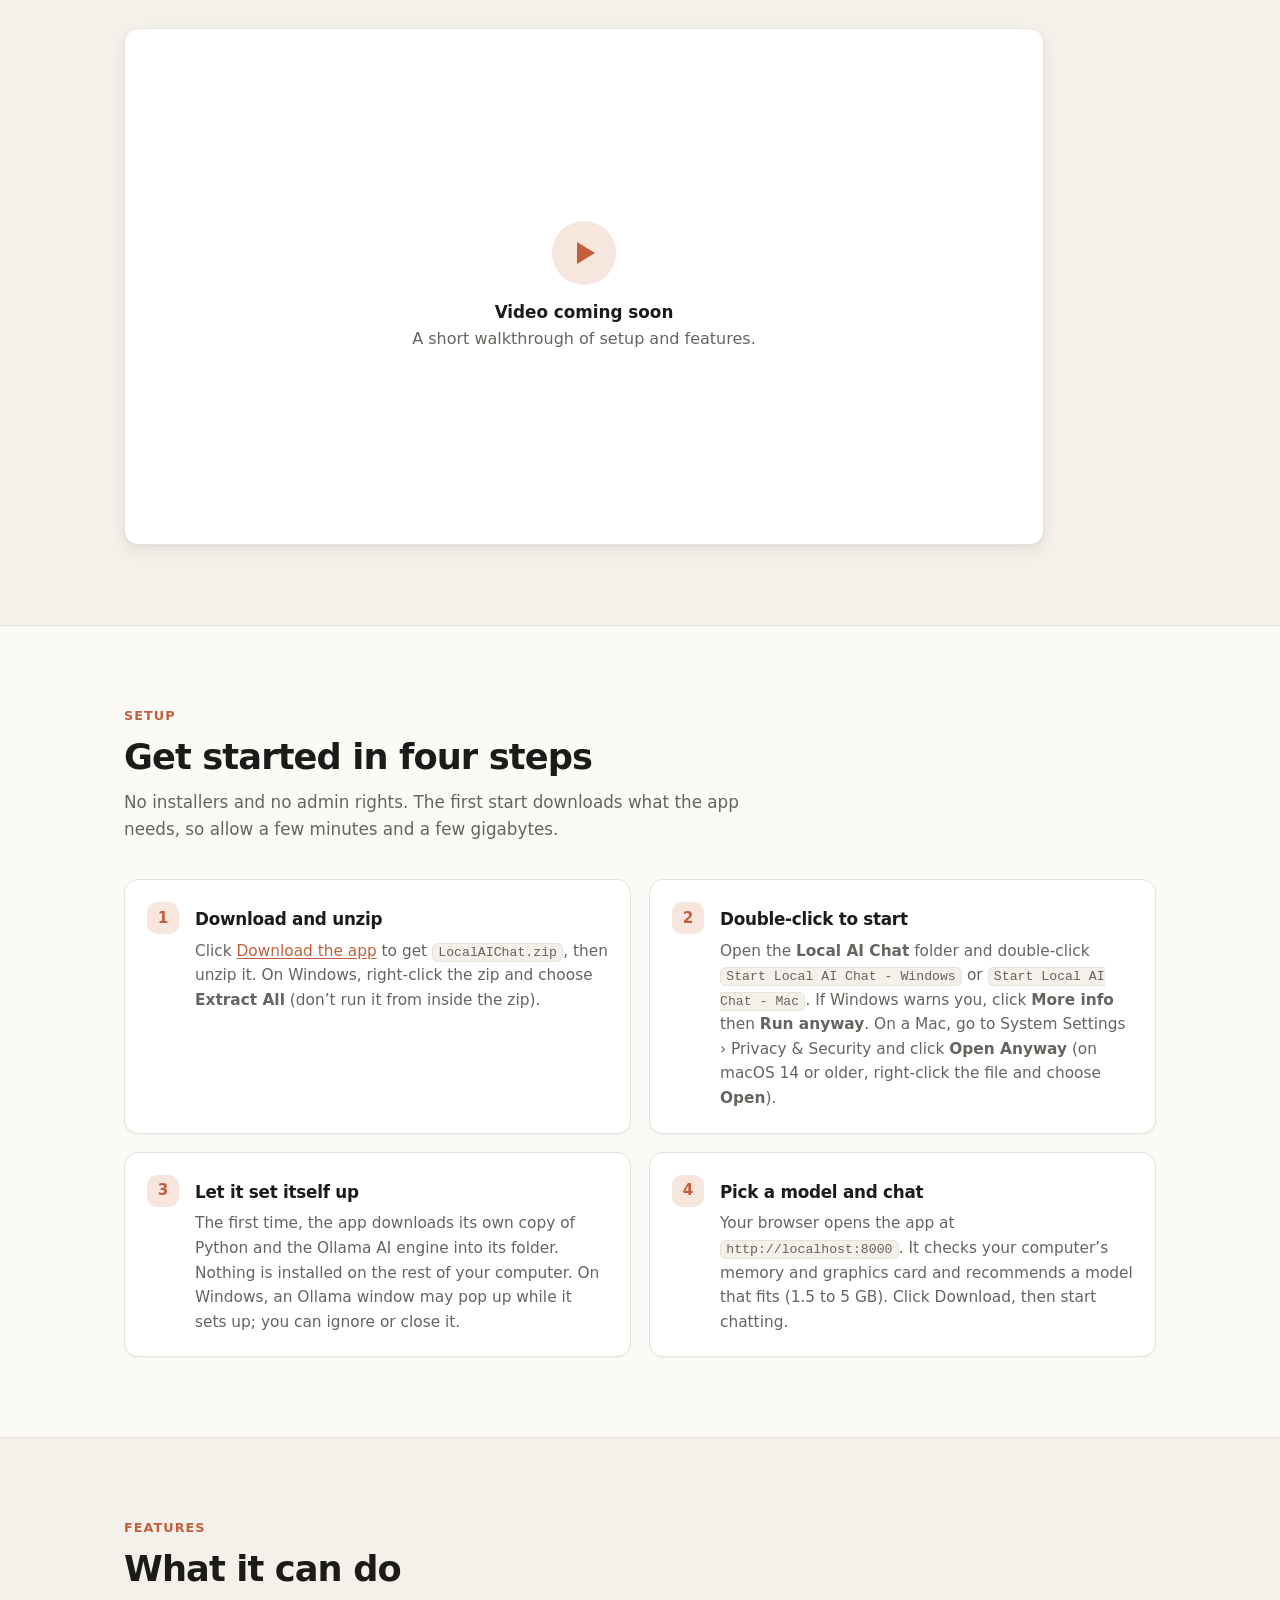
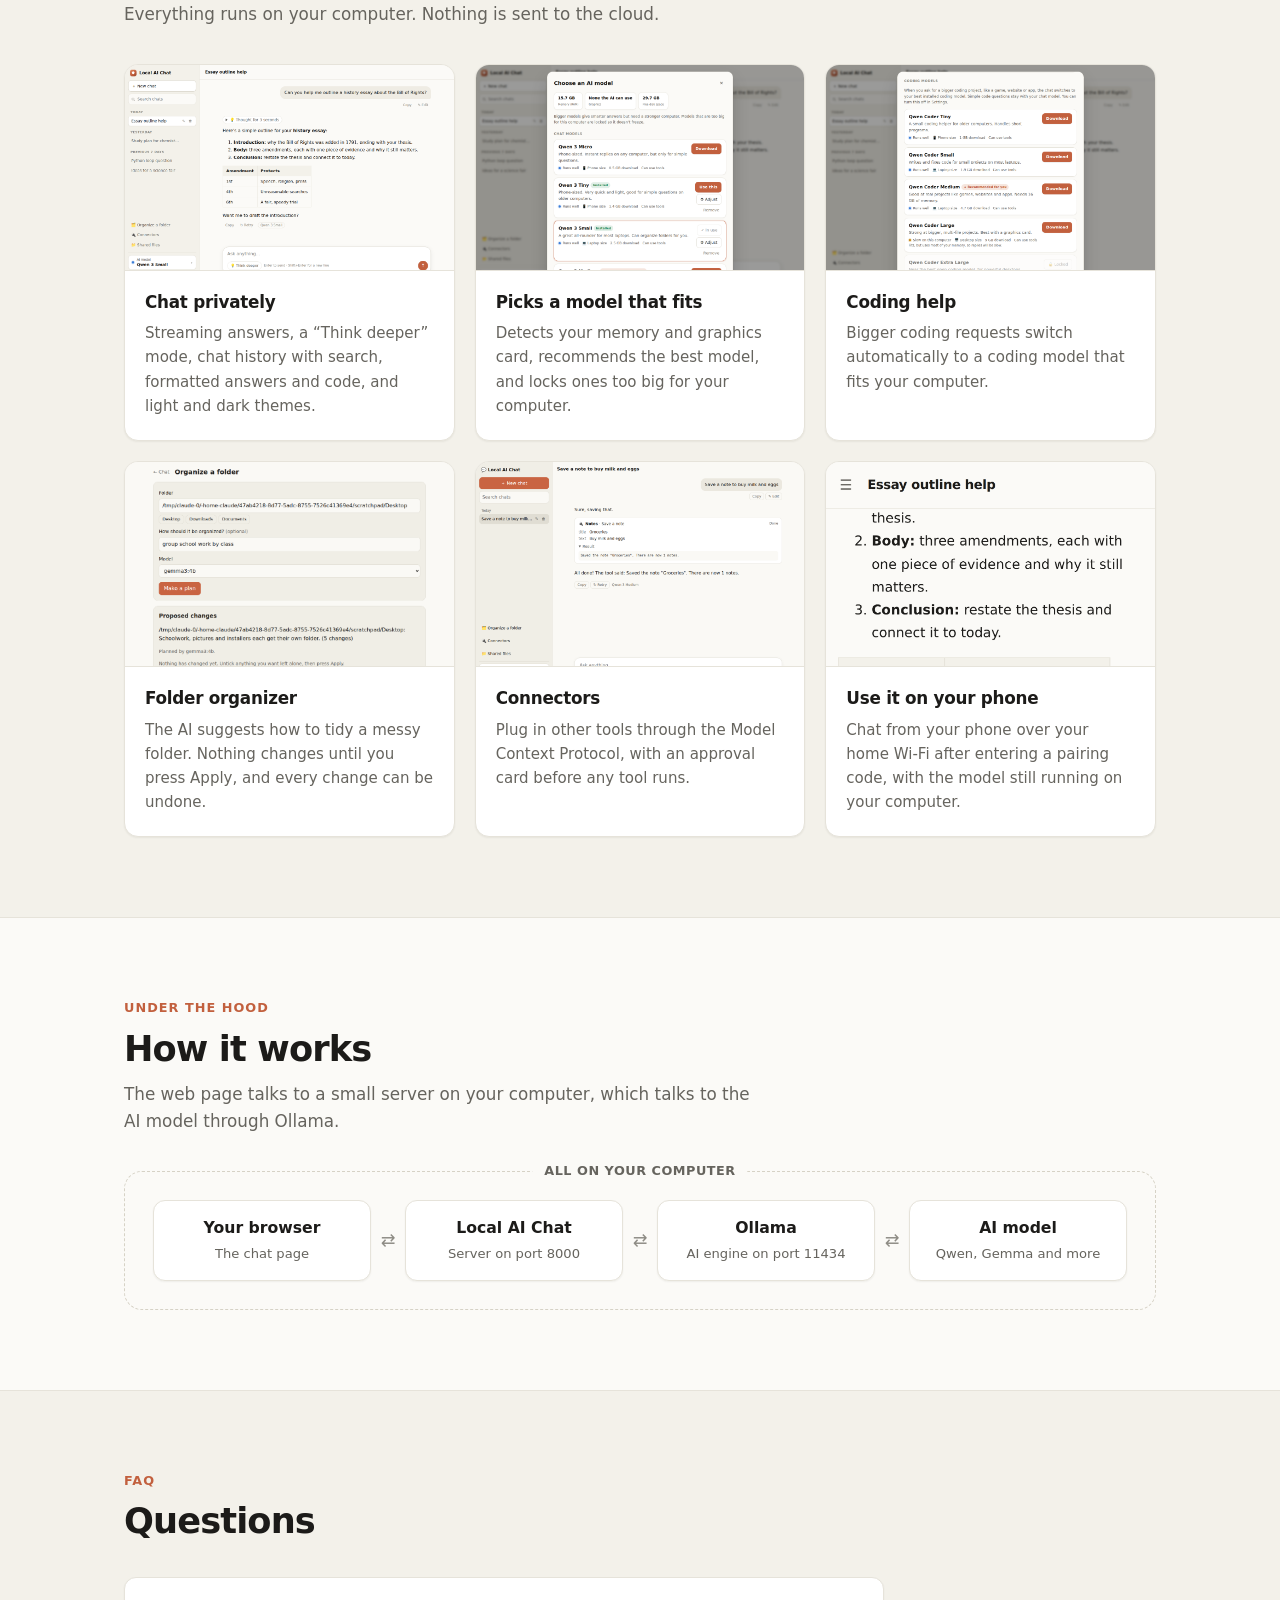
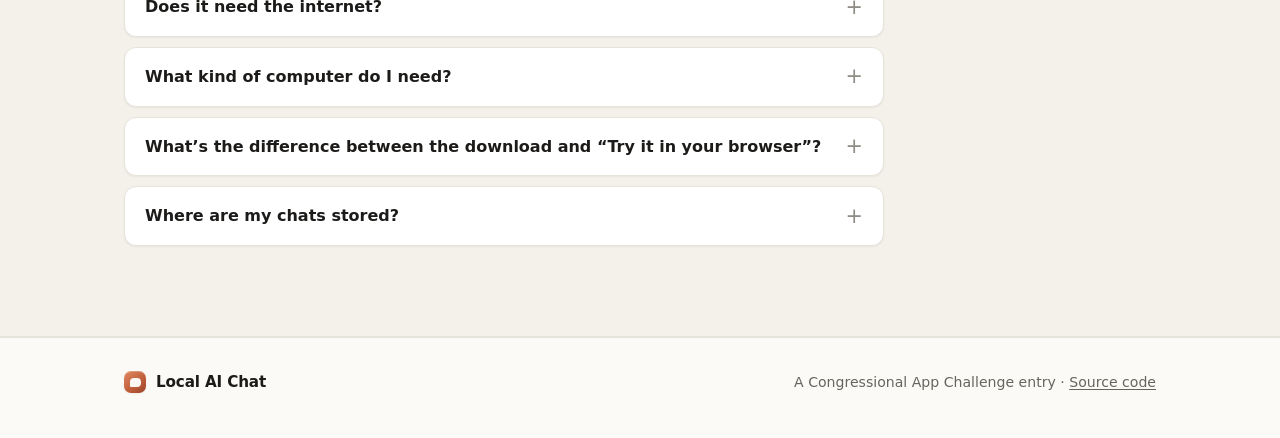
==== commit c501ddc0: "Website: try TinyGPT right in the browser A new page, docs/tinygpt.html, runs our from-scratch TinyG" ====
--- a/docs/index.html
+++ b/docs/index.html
@@ -16,6 +16,7 @@
         <a href="#video" class="hide-sm">Video</a>
         <a href="#get-started">Get started</a>
         <a href="#features" class="hide-sm">Features</a>
+        <a href="tinygpt.html" class="hide-sm">TinyGPT</a>
         <a href="demo.html" class="nav-cta">Try it</a>
       </nav>
     </div>
@@ -118,14 +119,6 @@
             <img src="screenshots/phone-chat.png" alt="Chat on a phone" loading="lazy">
             <div class="body"><h3>Use it on your phone</h3><p>Chat from your phone over your home Wi-Fi after entering a pairing code, with the model still running on your computer.</p></div>
           </div>
-          <div class="card">
-            <img src="screenshots/personalize.png" alt="Personalize page" loading="lazy">
-            <div class="body"><h3>Personalize it</h3><p>Tell the AI about yourself, have it remember things, teach it with example answers, and save your own named assistants.</p></div>
-          </div>
-          <div class="card">
-            <img src="screenshots/tinygpt.png" alt="TinyGPT in the model list" loading="lazy">
-            <div class="body"><h3>TinyGPT, our own model</h3><p>A small language model we built and trained from scratch on Shakespeare. Download it in the app and watch it write in his style.</p></div>
-          </div>
         </div>
       </div>
     </section>
--- a/docs/style.css
+++ b/docs/style.css
@@ -235,6 +235,19 @@
 .msg.assistant .bubble pre .copy:hover { background: rgba(255, 255, 255, 0.14); }
 .msg.assistant .bubble table { border-collapse: collapse; }
 .msg.assistant .bubble th, .msg.assistant .bubble td { border: 1px solid var(--border); padding: 6px 10px; }
+.math { font-family: "Cambria Math", "STIX Two Math", "Times New Roman", serif; font-size: 1.08em; white-space: nowrap; }
+.math.display { white-space: normal; }
+.math i { font-style: italic; padding-right: 0.04em; }
+.math .fn { font-style: normal; }
+.math sup, .math sub { font-size: 0.72em; }
+.math .frac { display: inline-flex; flex-direction: column; vertical-align: middle; text-align: center; margin: 0 0.15em; }
+.math .frac > span:first-child { border-bottom: 1px solid currentColor; padding: 0 0.2em; }
+.math .frac > span:last-child { padding: 0 0.2em; }
+.math .sqrt { border-top: 1px solid currentColor; padding: 0 0.1em; margin-left: 0.05em; }
+.math .root { margin-right: -0.4em; vertical-align: 0.9em; }
+.math .over { border-top: 1px solid currentColor; }
+.math .boxed { display: inline-block; border: 1px solid currentColor; border-radius: 4px; padding: 0.3em 0.5em; }
+.math-block { margin: 12px 0; overflow-x: auto; text-align: center; font-size: 1.1em; }
 .thinking { color: var(--muted); font-size: 0.9rem; margin-bottom: 10px; }
 .thinking summary { cursor: pointer; }
 .thinking div { white-space: pre-wrap; border-left: 2px solid var(--border); padding-left: 12px; margin-top: 6px; }
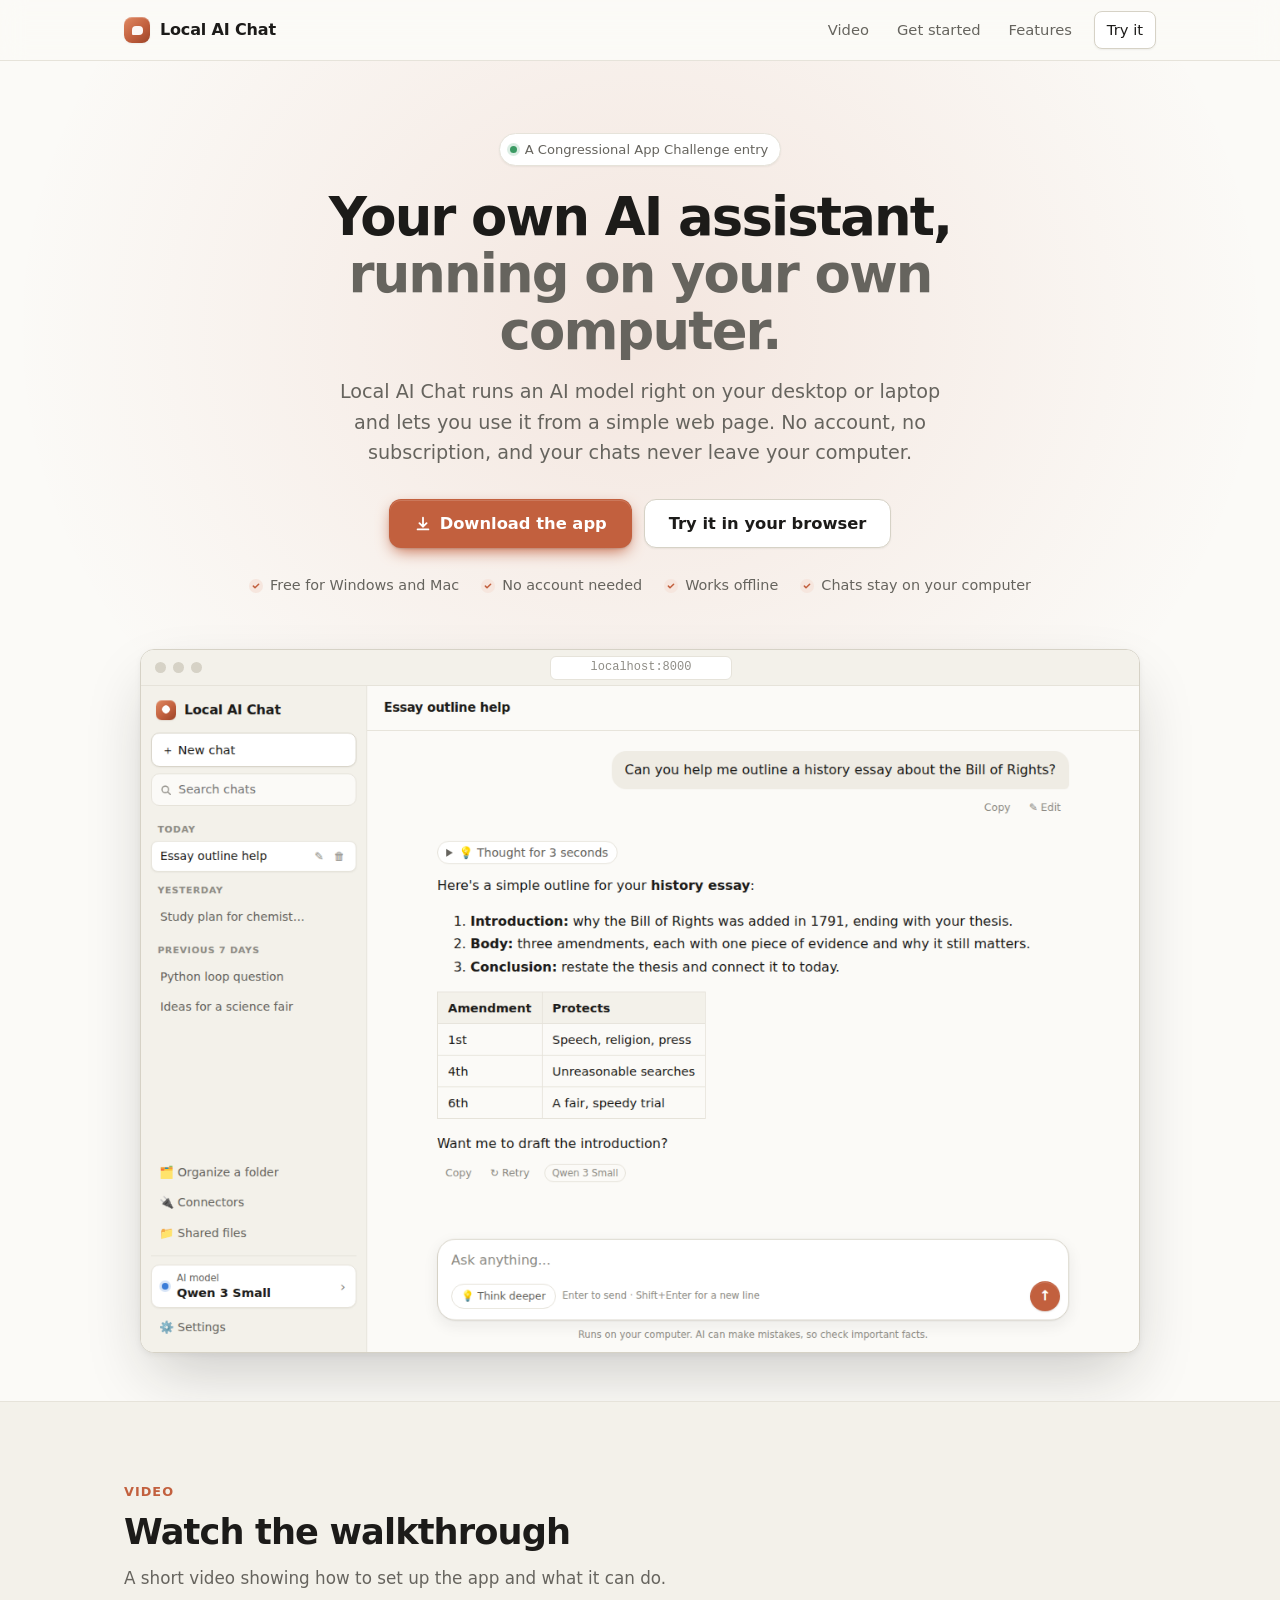
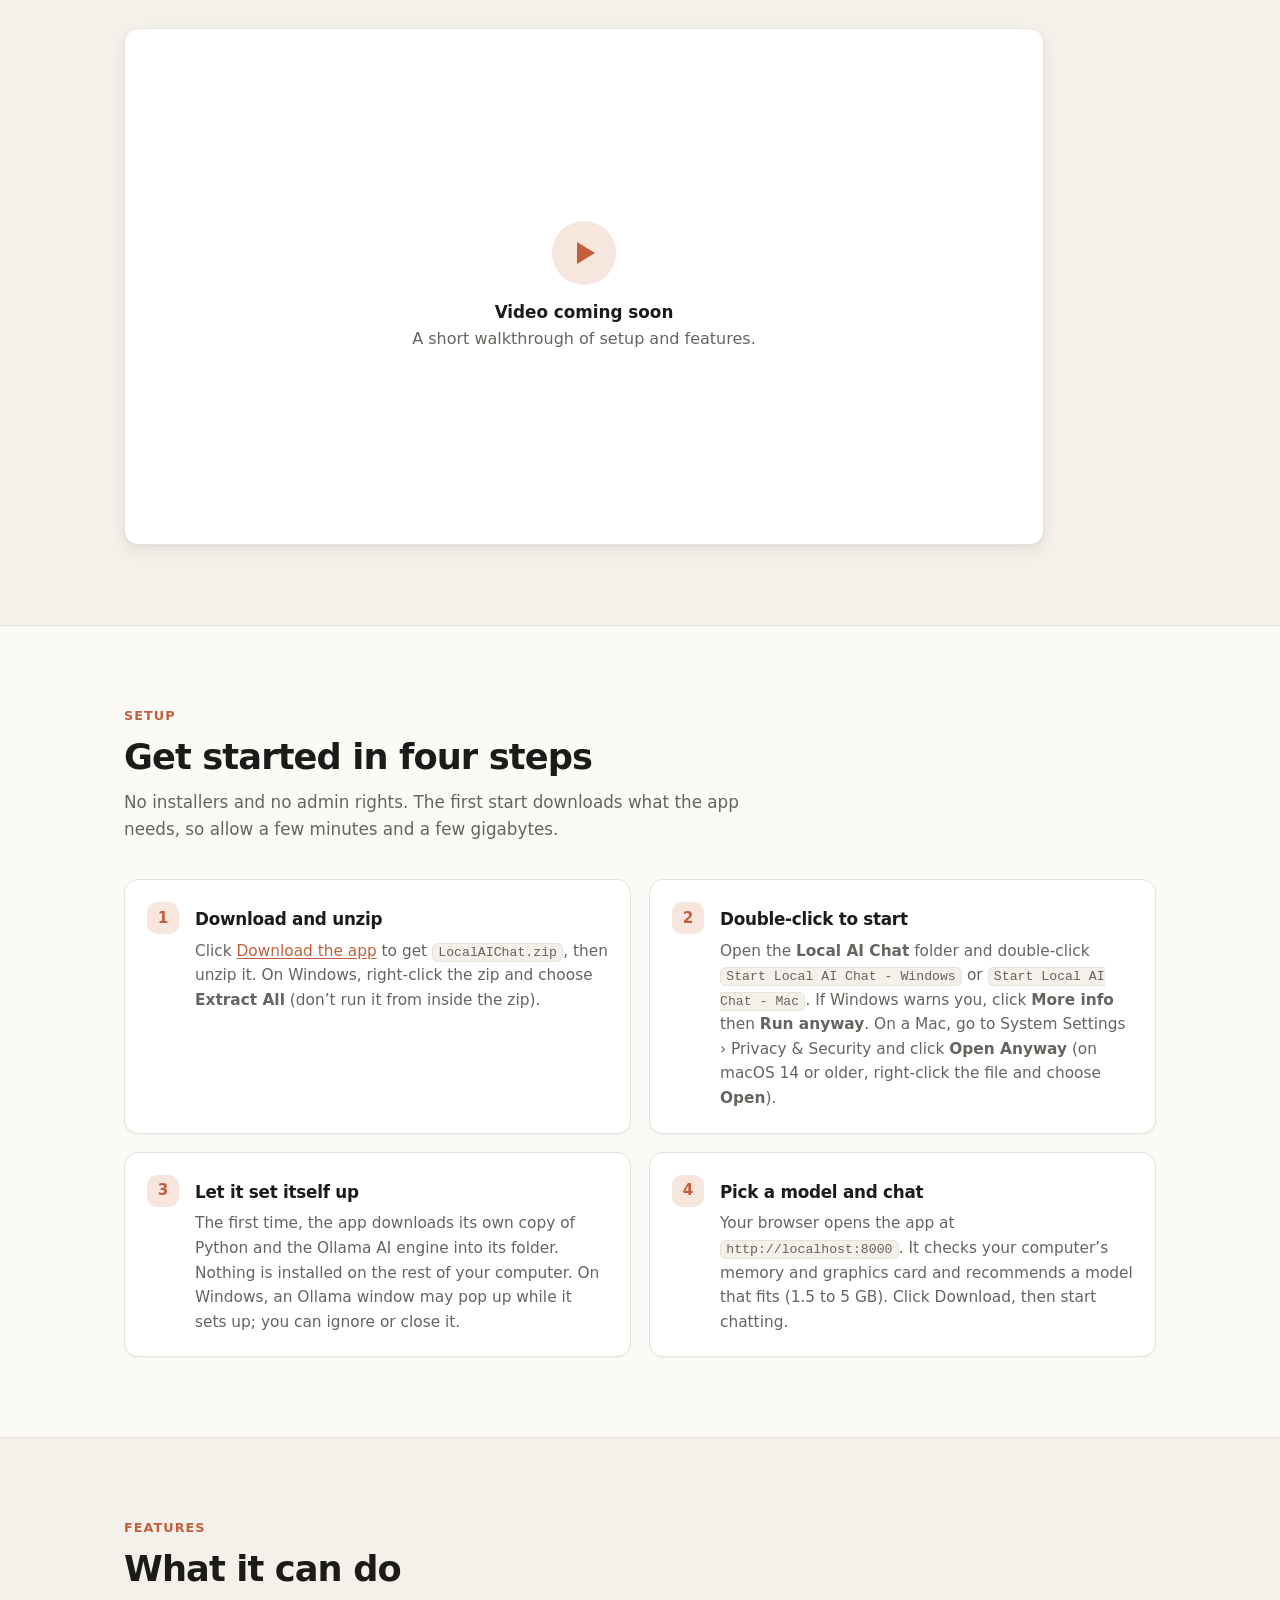
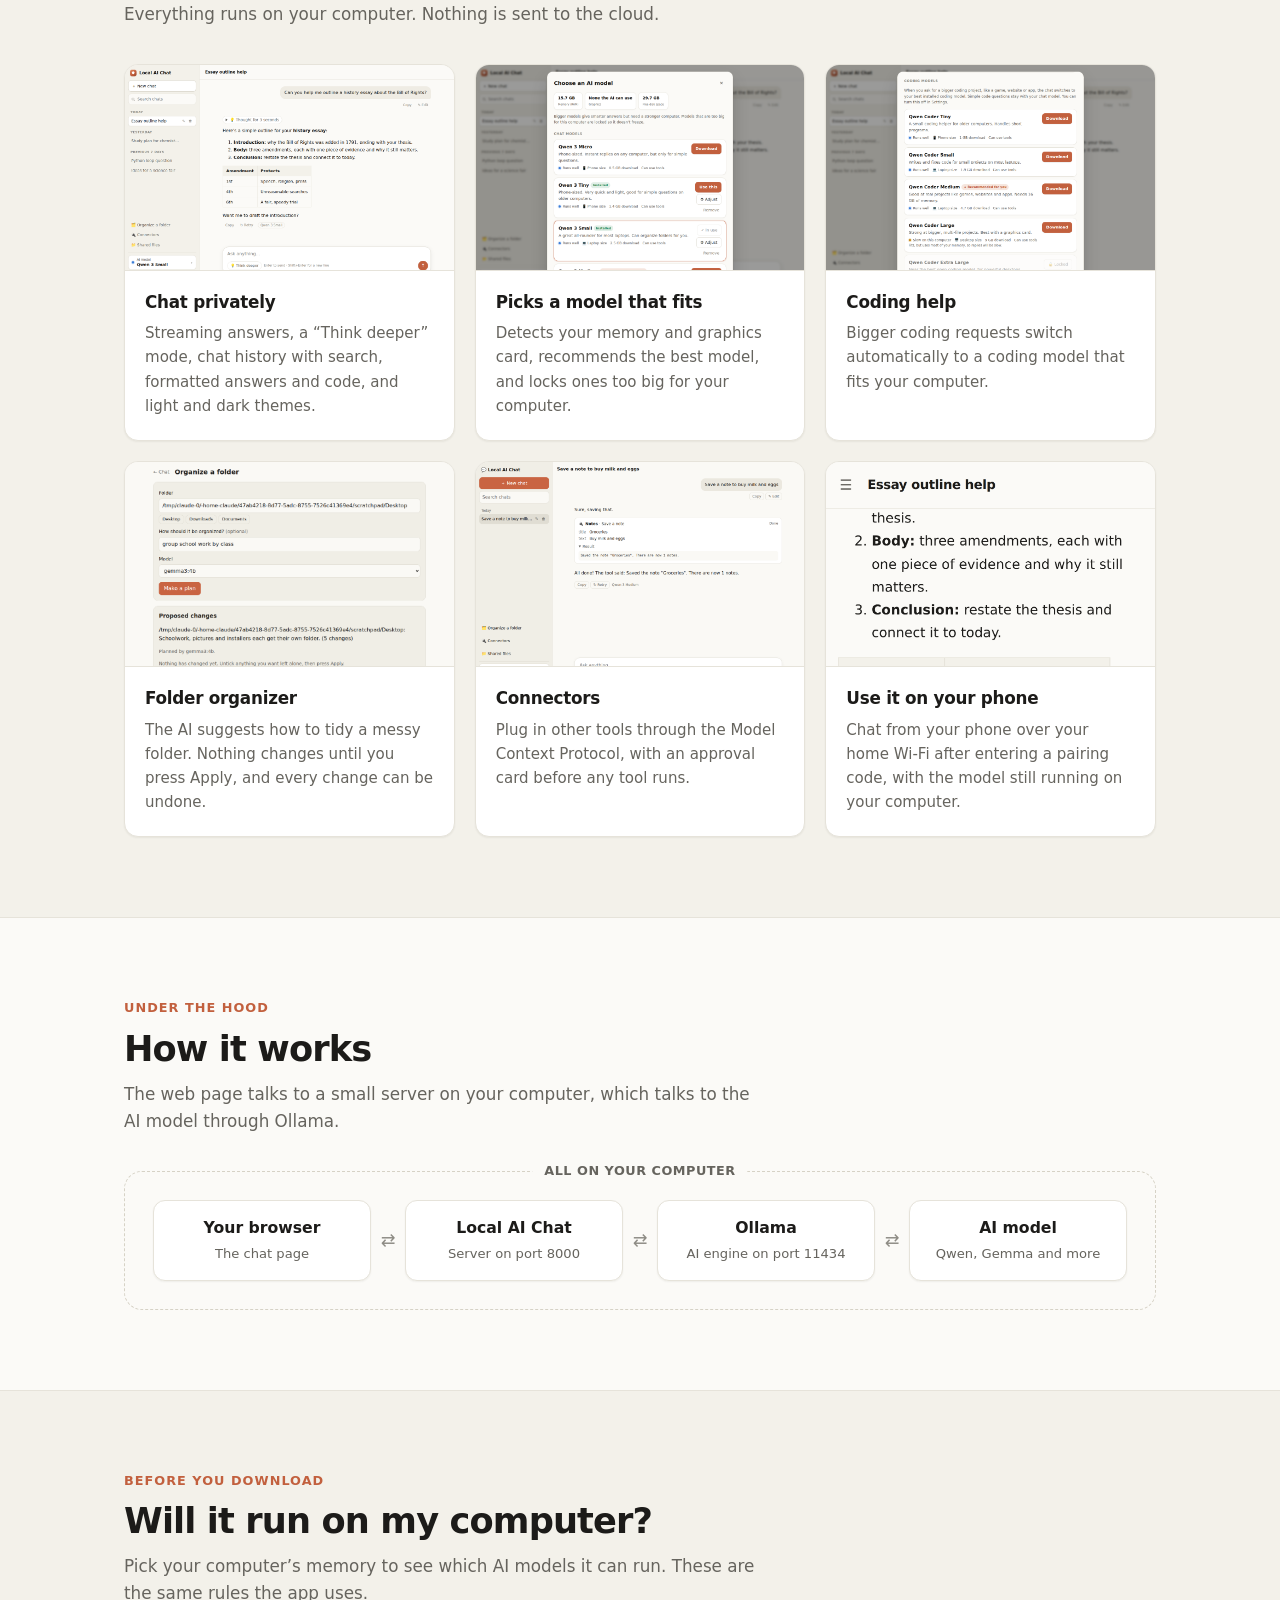
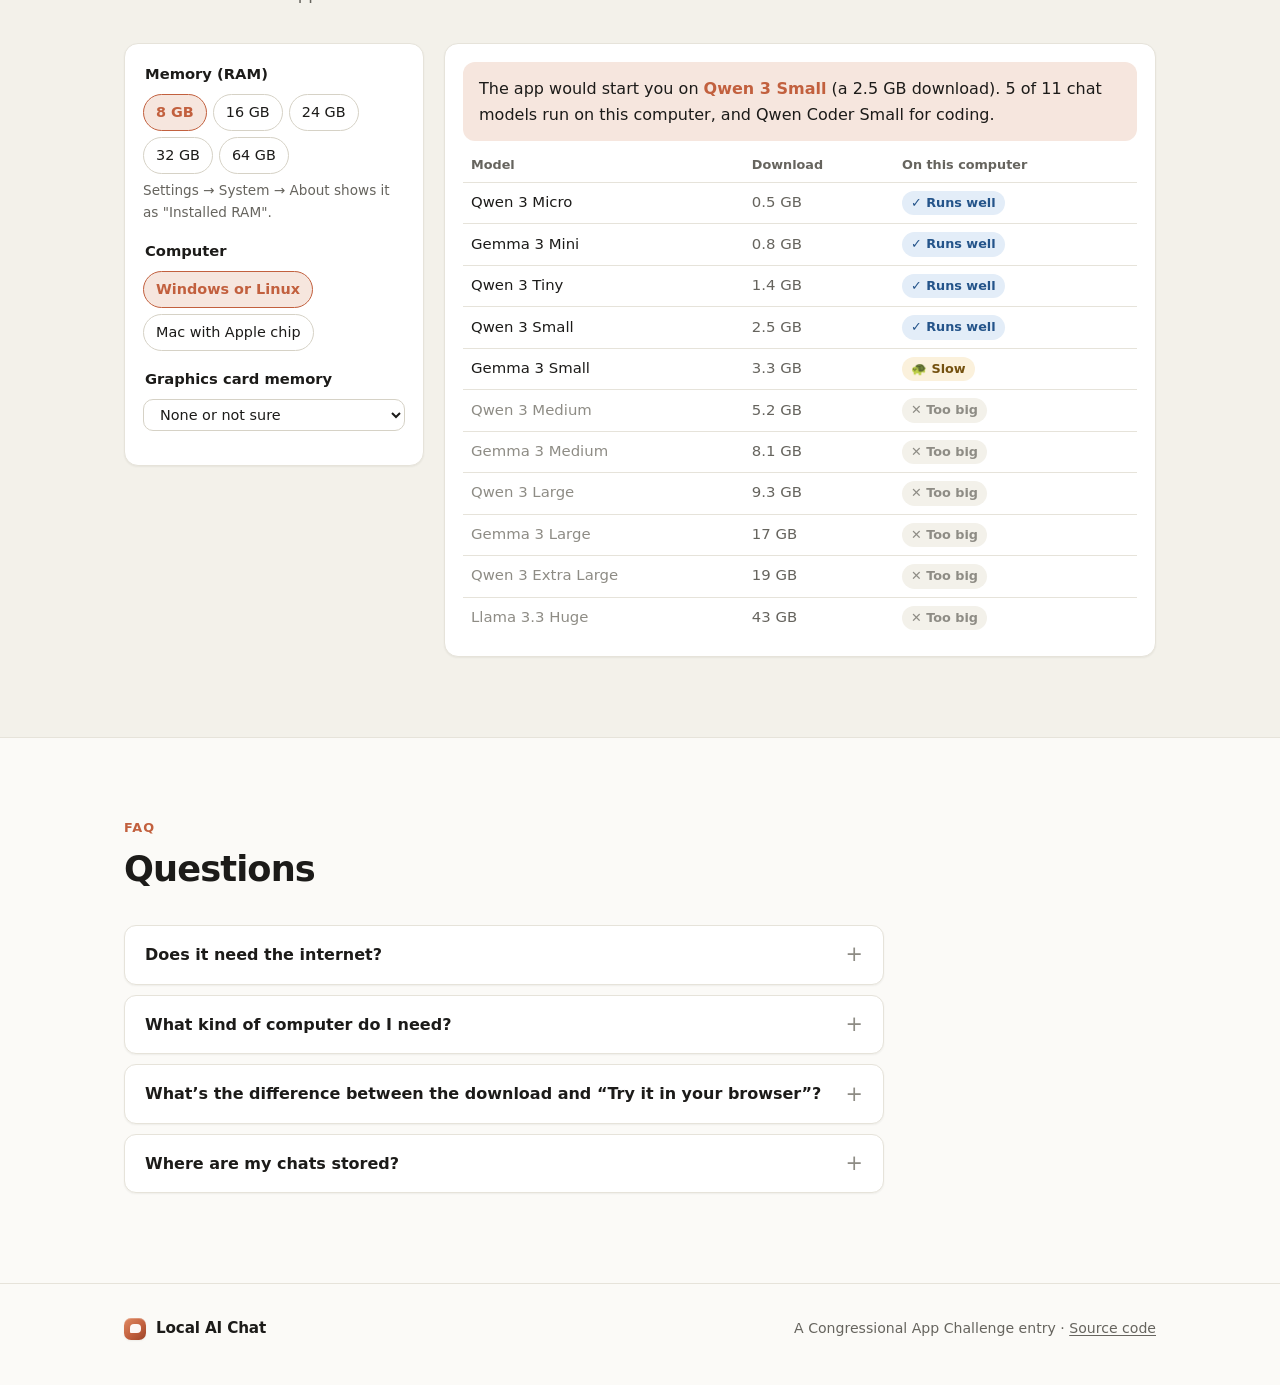
==== commit 03dfe014: "Website: "Will it run on my computer?" checker Visitors pick their memory and graphics card and see " ====
--- a/docs/index.html
+++ b/docs/index.html
@@ -16,7 +16,6 @@
         <a href="#video" class="hide-sm">Video</a>
         <a href="#get-started">Get started</a>
         <a href="#features" class="hide-sm">Features</a>
-        <a href="tinygpt.html" class="hide-sm">TinyGPT</a>
         <a href="demo.html" class="nav-cta">Try it</a>
       </nav>
     </div>
@@ -143,7 +142,19 @@
       </div>
     </section>
 
-    <section class="alt faq">
+    <section id="will-it-run" class="alt">
+      <div class="wrap">
+        <div class="section-head">
+          <span class="kicker">Before you download</span>
+          <h2>Will it run on my computer?</h2>
+          <p class="sub">Pick your computer’s memory to see which AI models it can run. These are the same rules the app uses.</p>
+        </div>
+        <div id="fit"><p class="sub">Turn on JavaScript to check your computer.</p></div>
+        <script src="fit.js" defer></script>
+      </div>
+    </section>
+
+    <section class="faq">
       <div class="wrap">
         <div class="section-head">
           <span class="kicker">FAQ</span>
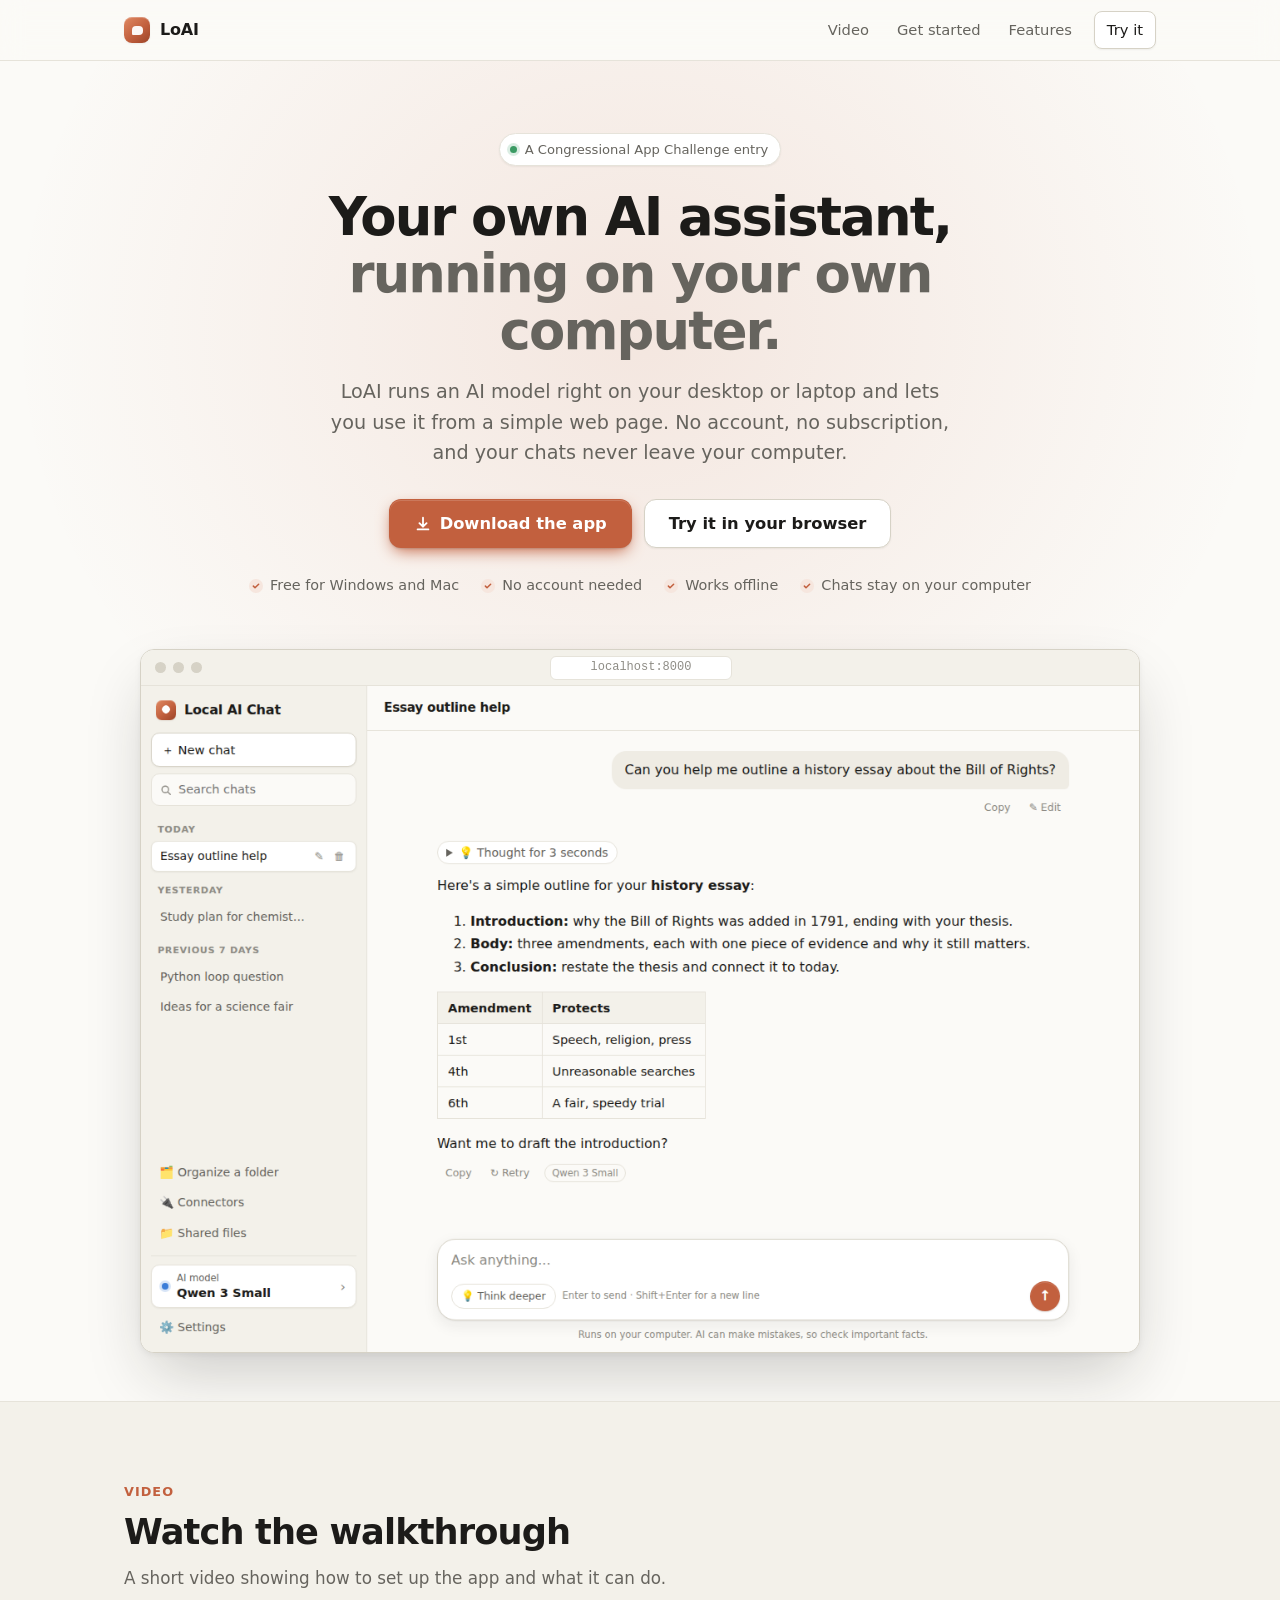
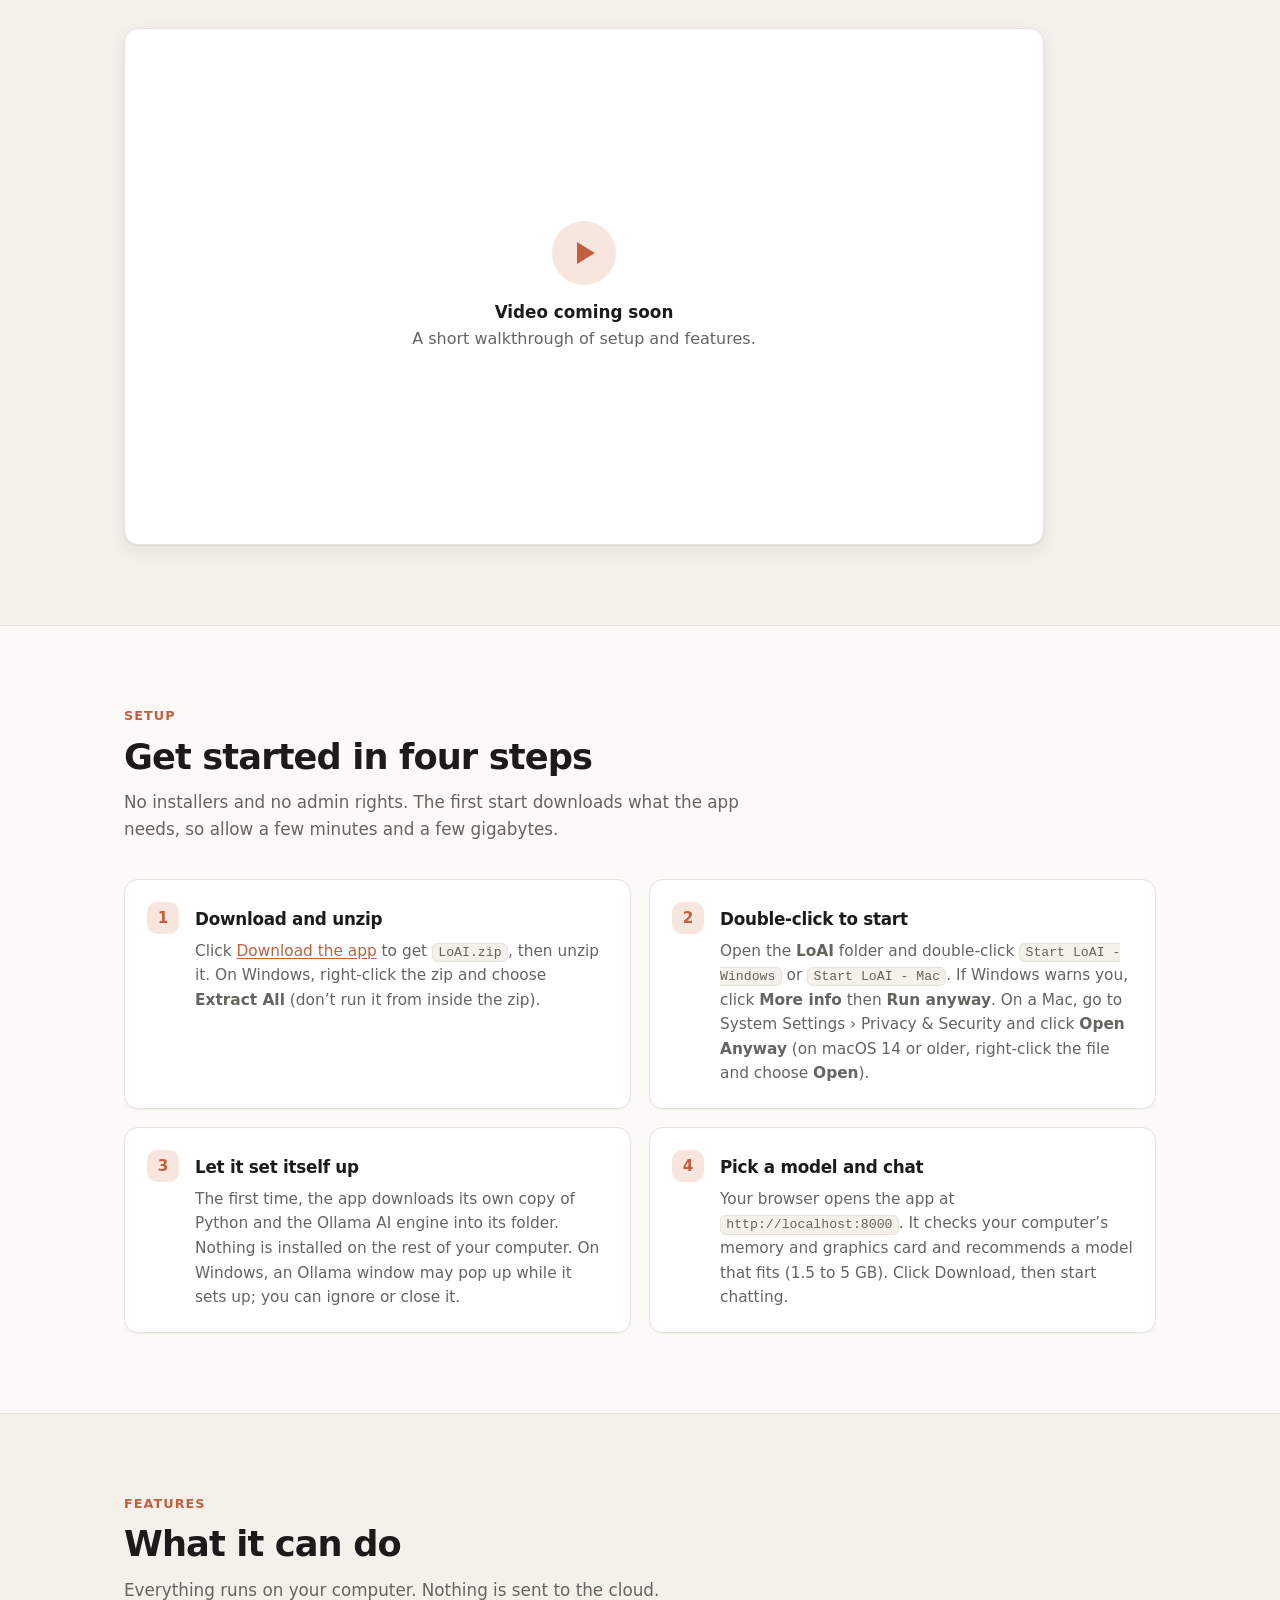
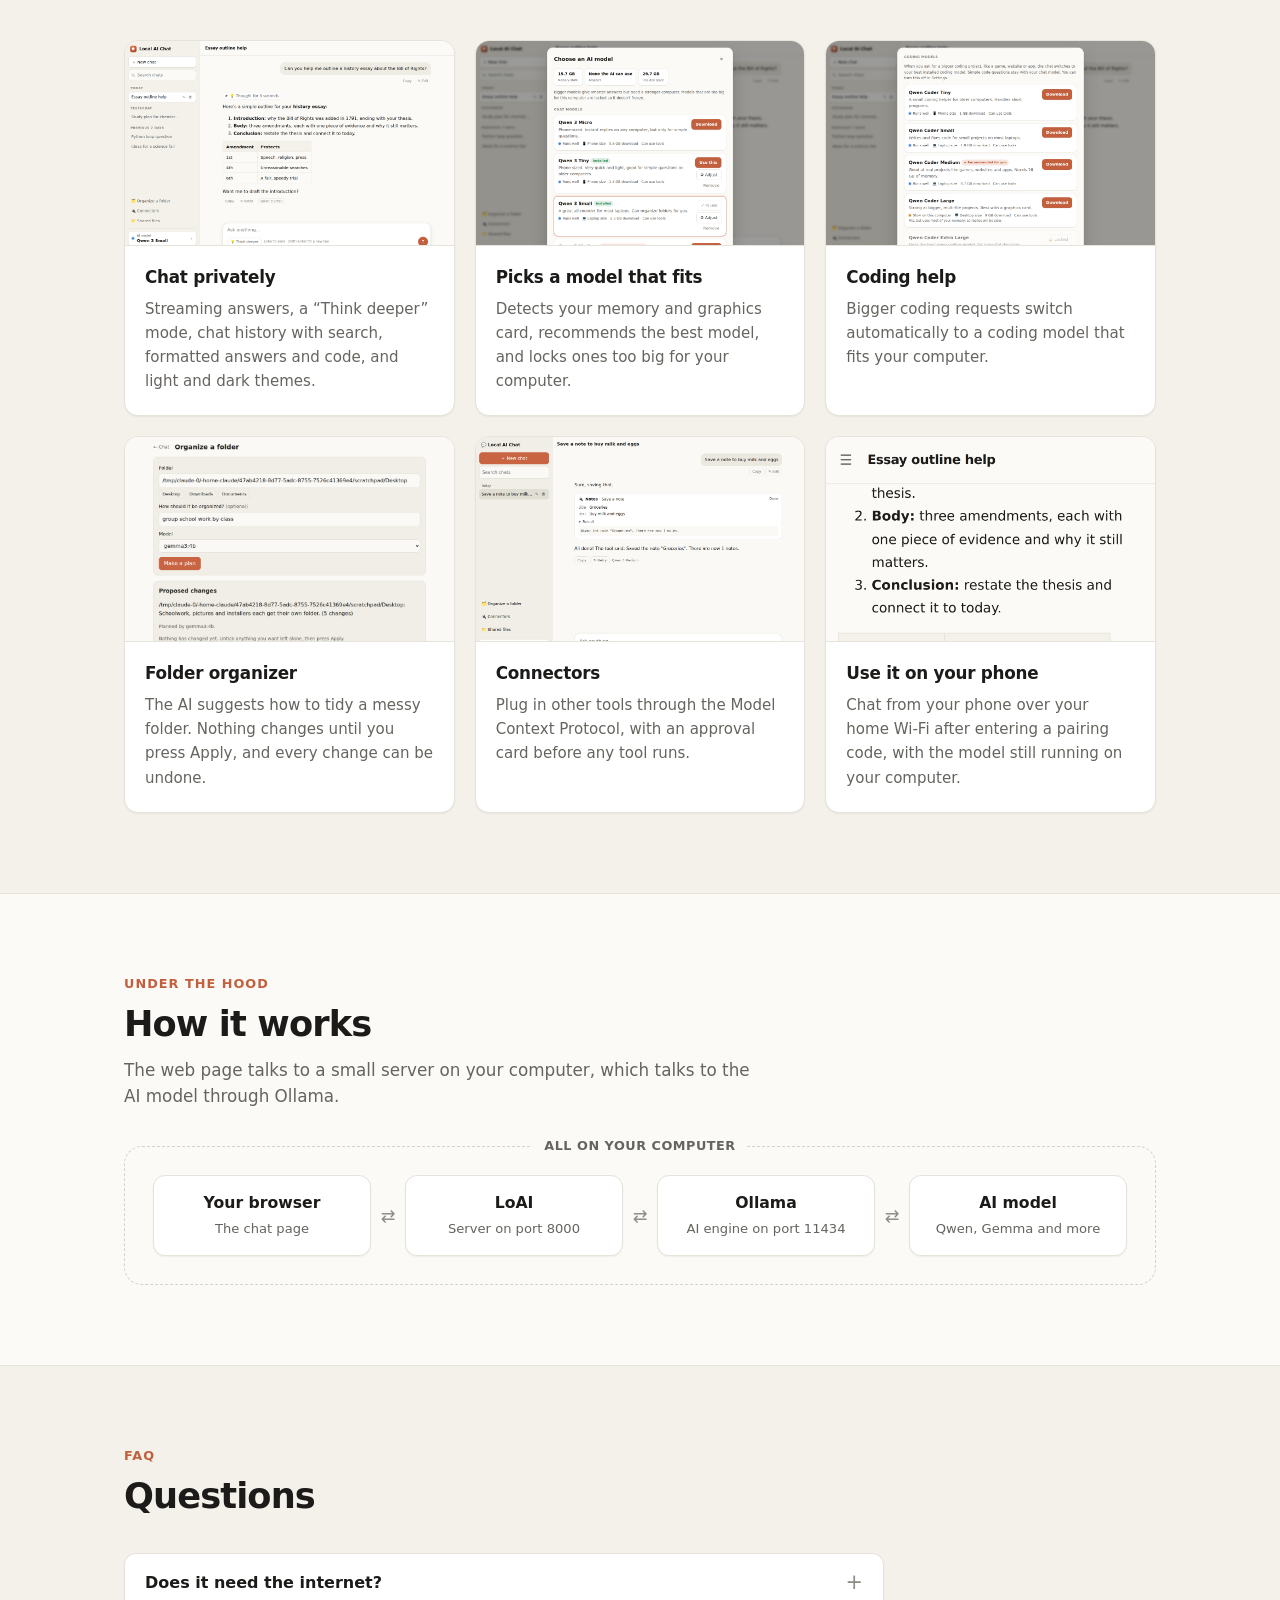
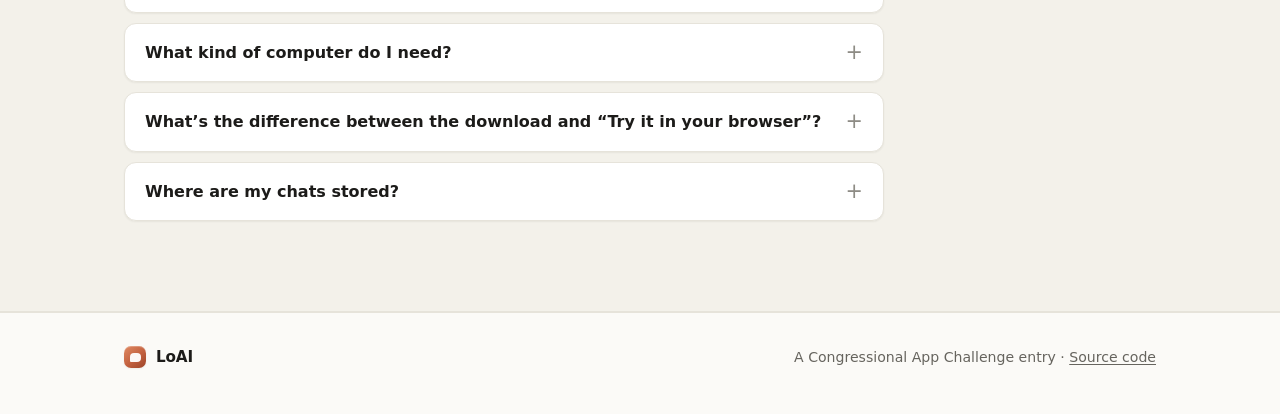
==== commit 56746822: "Rename the app to LoAI Updates the name in the UI, READMEs, QUICK START, launchers (Start LoAI - Win" ====
--- a/docs/index.html
+++ b/docs/index.html
@@ -3,7 +3,7 @@
 <head>
   <meta charset="utf-8">
   <meta name="viewport" content="width=device-width, initial-scale=1">
-  <title>Local AI Chat</title>
+  <title>LoAI</title>
   <meta name="description" content="A private AI assistant that runs entirely on your own computer and is used through a web page. A Congressional App Challenge entry.">
   <link rel="icon" href="data:image/svg+xml,<svg xmlns=%22http://www.w3.org/2000/svg%22 viewBox=%220 0 100 100%22><text y=%22.9em%22 font-size=%2290%22>💬</text></svg>">
   <link rel="stylesheet" href="style.css">
@@ -11,7 +11,7 @@
 <body>
   <header class="topbar">
     <div class="wrap">
-      <a class="brand" href="#"><span class="mark" aria-hidden="true"></span>Local AI Chat</a>
+      <a class="brand" href="#"><span class="mark" aria-hidden="true"></span>LoAI</a>
       <nav>
         <a href="#video" class="hide-sm">Video</a>
         <a href="#get-started">Get started</a>
@@ -26,9 +26,9 @@
     <div class="hero wrap">
       <span class="eyebrow">A Congressional App Challenge entry</span>
       <h1>Your own AI assistant, <span class="soft">running on your own computer.</span></h1>
-      <p class="lead">Local AI Chat runs an AI model right on your desktop or laptop and lets you use it from a simple web page. No account, no subscription, and your chats never leave your computer.</p>
+      <p class="lead">LoAI runs an AI model right on your desktop or laptop and lets you use it from a simple web page. No account, no subscription, and your chats never leave your computer.</p>
       <div class="actions">
-        <a class="btn primary lg" id="download" href="https://github.com/anishmallepally123-blip/Congressional-App-Challenge-AI/releases/latest/download/LocalAIChat.zip"><svg viewBox="0 0 20 20" fill="none" stroke="currentColor" stroke-width="2" stroke-linecap="round" stroke-linejoin="round" aria-hidden="true"><path d="M10 3v10m0 0l-4-4m4 4l4-4M4 16h12"/></svg>Download the app</a>
+        <a class="btn primary lg" id="download" href="https://github.com/anishmallepally123-blip/Congressional-App-Challenge-AI/releases/latest/download/LoAI.zip"><svg viewBox="0 0 20 20" fill="none" stroke="currentColor" stroke-width="2" stroke-linecap="round" stroke-linejoin="round" aria-hidden="true"><path d="M10 3v10m0 0l-4-4m4 4l4-4M4 16h12"/></svg>Download the app</a>
         <a class="btn lg" href="demo.html">Try it in your browser</a>
       </div>
       <ul class="points">
@@ -39,7 +39,7 @@
       </ul>
       <div class="window">
         <div class="chrome"><i></i><i></i><i></i><span>localhost:8000</span></div>
-        <img src="screenshots/chat.png" alt="The Local AI Chat page with a conversation">
+        <img src="screenshots/chat.png" alt="The LoAI page with a conversation">
       </div>
     </div>
     </div>
@@ -68,11 +68,11 @@
         <ol class="steps">
           <li>
             <h3>Download and unzip</h3>
-            <p>Click <a href="https://github.com/anishmallepally123-blip/Congressional-App-Challenge-AI/releases/latest/download/LocalAIChat.zip">Download the app</a> to get <code>LocalAIChat.zip</code>, then unzip it. On Windows, right-click the zip and choose <strong>Extract All</strong> (don’t run it from inside the zip).</p>
+            <p>Click <a href="https://github.com/anishmallepally123-blip/Congressional-App-Challenge-AI/releases/latest/download/LoAI.zip">Download the app</a> to get <code>LoAI.zip</code>, then unzip it. On Windows, right-click the zip and choose <strong>Extract All</strong> (don’t run it from inside the zip).</p>
           </li>
           <li>
             <h3>Double-click to start</h3>
-            <p>Open the <strong>Local AI Chat</strong> folder and double-click <code>Start Local AI Chat - Windows</code> or <code>Start Local AI Chat - Mac</code>. If Windows warns you, click <strong>More info</strong> then <strong>Run anyway</strong>. On a Mac, go to System Settings › Privacy &amp; Security and click <strong>Open Anyway</strong> (on macOS 14 or older, right-click the file and choose <strong>Open</strong>).</p>
+            <p>Open the <strong>LoAI</strong> folder and double-click <code>Start LoAI - Windows</code> or <code>Start LoAI - Mac</code>. If Windows warns you, click <strong>More info</strong> then <strong>Run anyway</strong>. On a Mac, go to System Settings › Privacy &amp; Security and click <strong>Open Anyway</strong> (on macOS 14 or older, right-click the file and choose <strong>Open</strong>).</p>
           </li>
           <li>
             <h3>Let it set itself up</h3>
@@ -129,11 +129,11 @@
           <h2>How it works</h2>
           <p class="sub">The web page talks to a small server on your computer, which talks to the AI model through Ollama.</p>
         </div>
-        <div class="flow" role="img" aria-label="Your browser talks to the Local AI Chat server on port 8000, which talks to Ollama on port 11434, which runs the AI model. All on your computer.">
+        <div class="flow" role="img" aria-label="Your browser talks to the LoAI server on port 8000, which talks to Ollama on port 11434, which runs the AI model. All on your computer.">
           <span class="tag">All on your computer</span>
           <div class="node"><b>Your browser</b><small>The chat page</small></div>
           <div class="arrow" aria-hidden="true">⇄</div>
-          <div class="node"><b>Local AI Chat</b><small>Server on port 8000</small></div>
+          <div class="node"><b>LoAI</b><small>Server on port 8000</small></div>
           <div class="arrow" aria-hidden="true">⇄</div>
           <div class="node"><b>Ollama</b><small>AI engine on port 11434</small></div>
           <div class="arrow" aria-hidden="true">⇄</div>
@@ -142,19 +142,7 @@
       </div>
     </section>
 
-    <section id="will-it-run" class="alt">
-      <div class="wrap">
-        <div class="section-head">
-          <span class="kicker">Before you download</span>
-          <h2>Will it run on my computer?</h2>
-          <p class="sub">Pick your computer’s memory to see which AI models it can run. These are the same rules the app uses.</p>
-        </div>
-        <div id="fit"><p class="sub">Turn on JavaScript to check your computer.</p></div>
-        <script src="fit.js" defer></script>
-      </div>
-    </section>
-
-    <section class="faq">
+    <section class="alt faq">
       <div class="wrap">
         <div class="section-head">
           <span class="kicker">FAQ</span>
@@ -184,7 +172,7 @@
 
   <footer>
     <div class="wrap">
-      <span class="brand"><span class="mark" aria-hidden="true"></span>Local AI Chat</span>
+      <span class="brand"><span class="mark" aria-hidden="true"></span>LoAI</span>
       <span>A Congressional App Challenge entry · <a href="https://github.com/anishmallepally123-blip/Congressional-App-Challenge-AI">Source code</a></span>
     </div>
   </footer>
@@ -197,7 +185,7 @@
       box.innerHTML = "";
       const frame = document.createElement("iframe");
       frame.src = "https://www.youtube-nocookie.com/embed/" + encodeURIComponent(id);
-      frame.title = "Local AI Chat walkthrough";
+      frame.title = "LoAI walkthrough";
       frame.allow = "accelerometer; encrypted-media; gyroscope; picture-in-picture; fullscreen";
       frame.allowFullscreen = true;
       box.appendChild(frame);
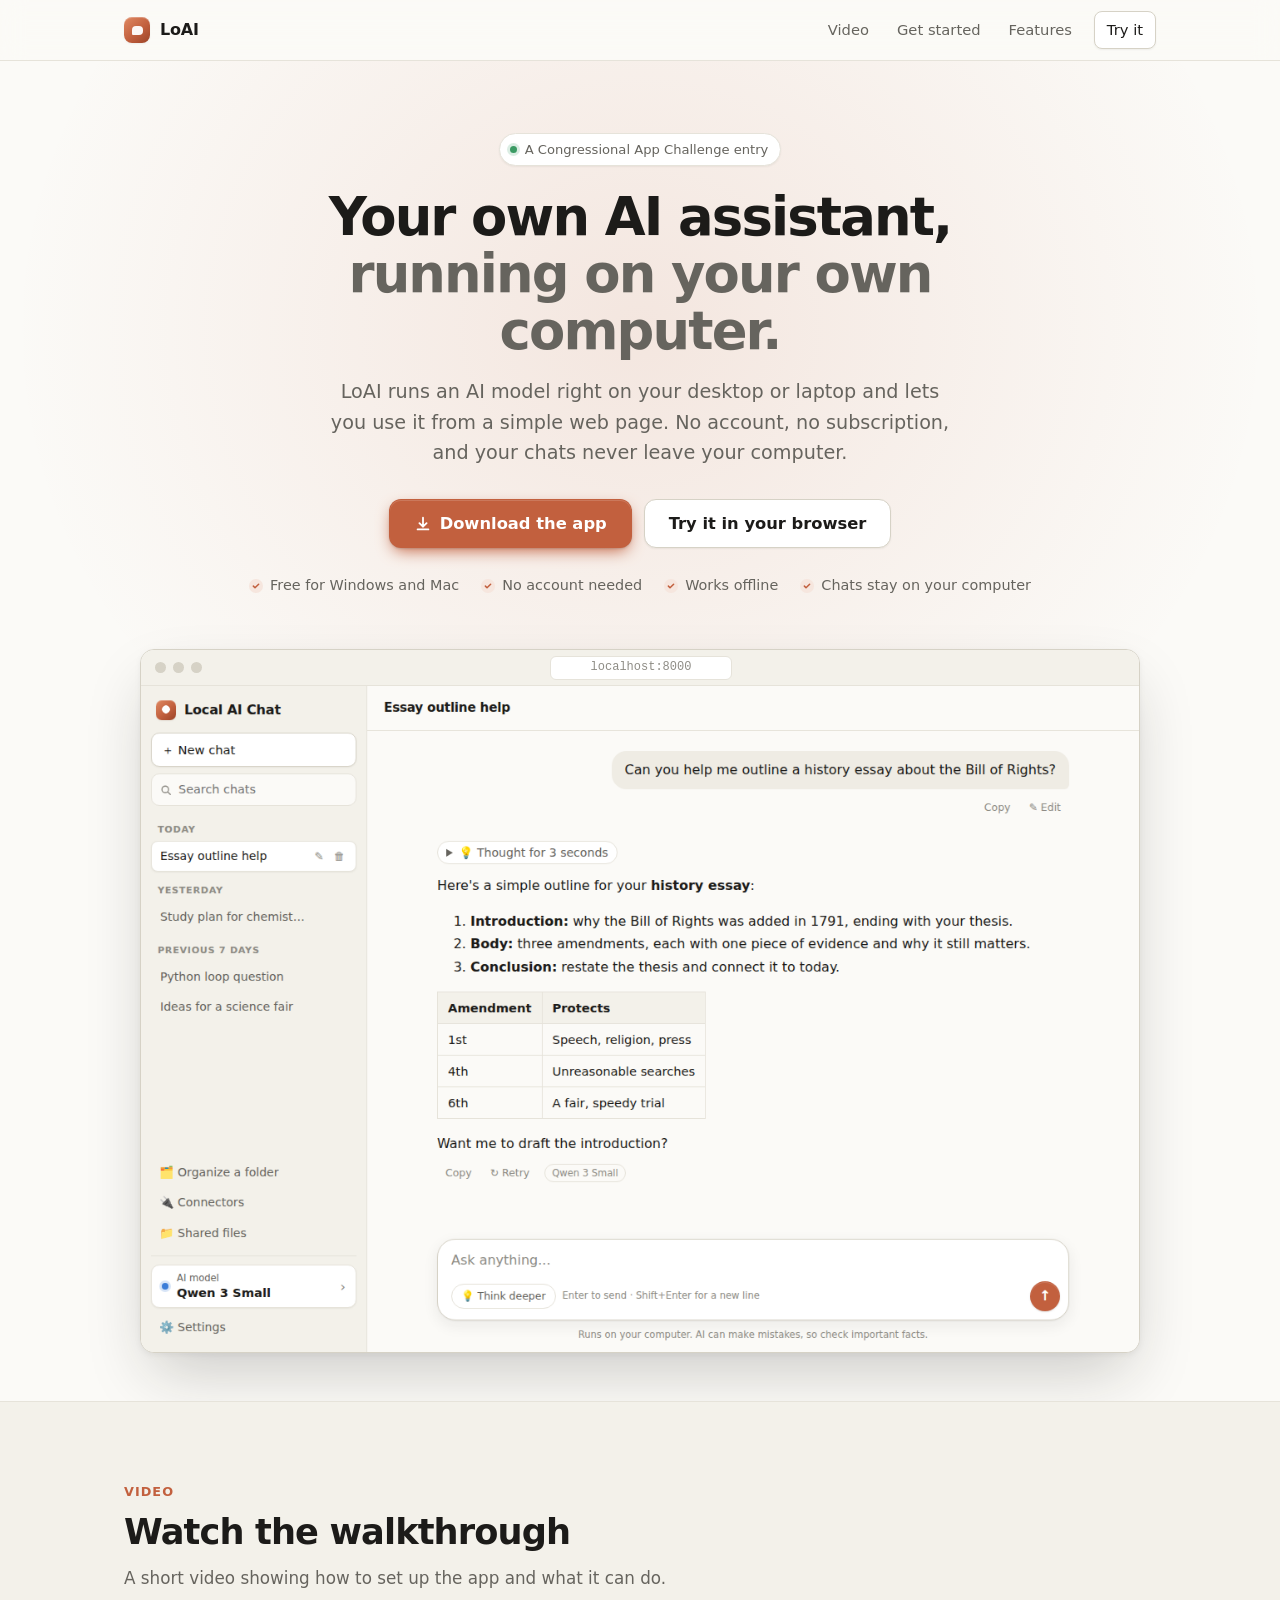
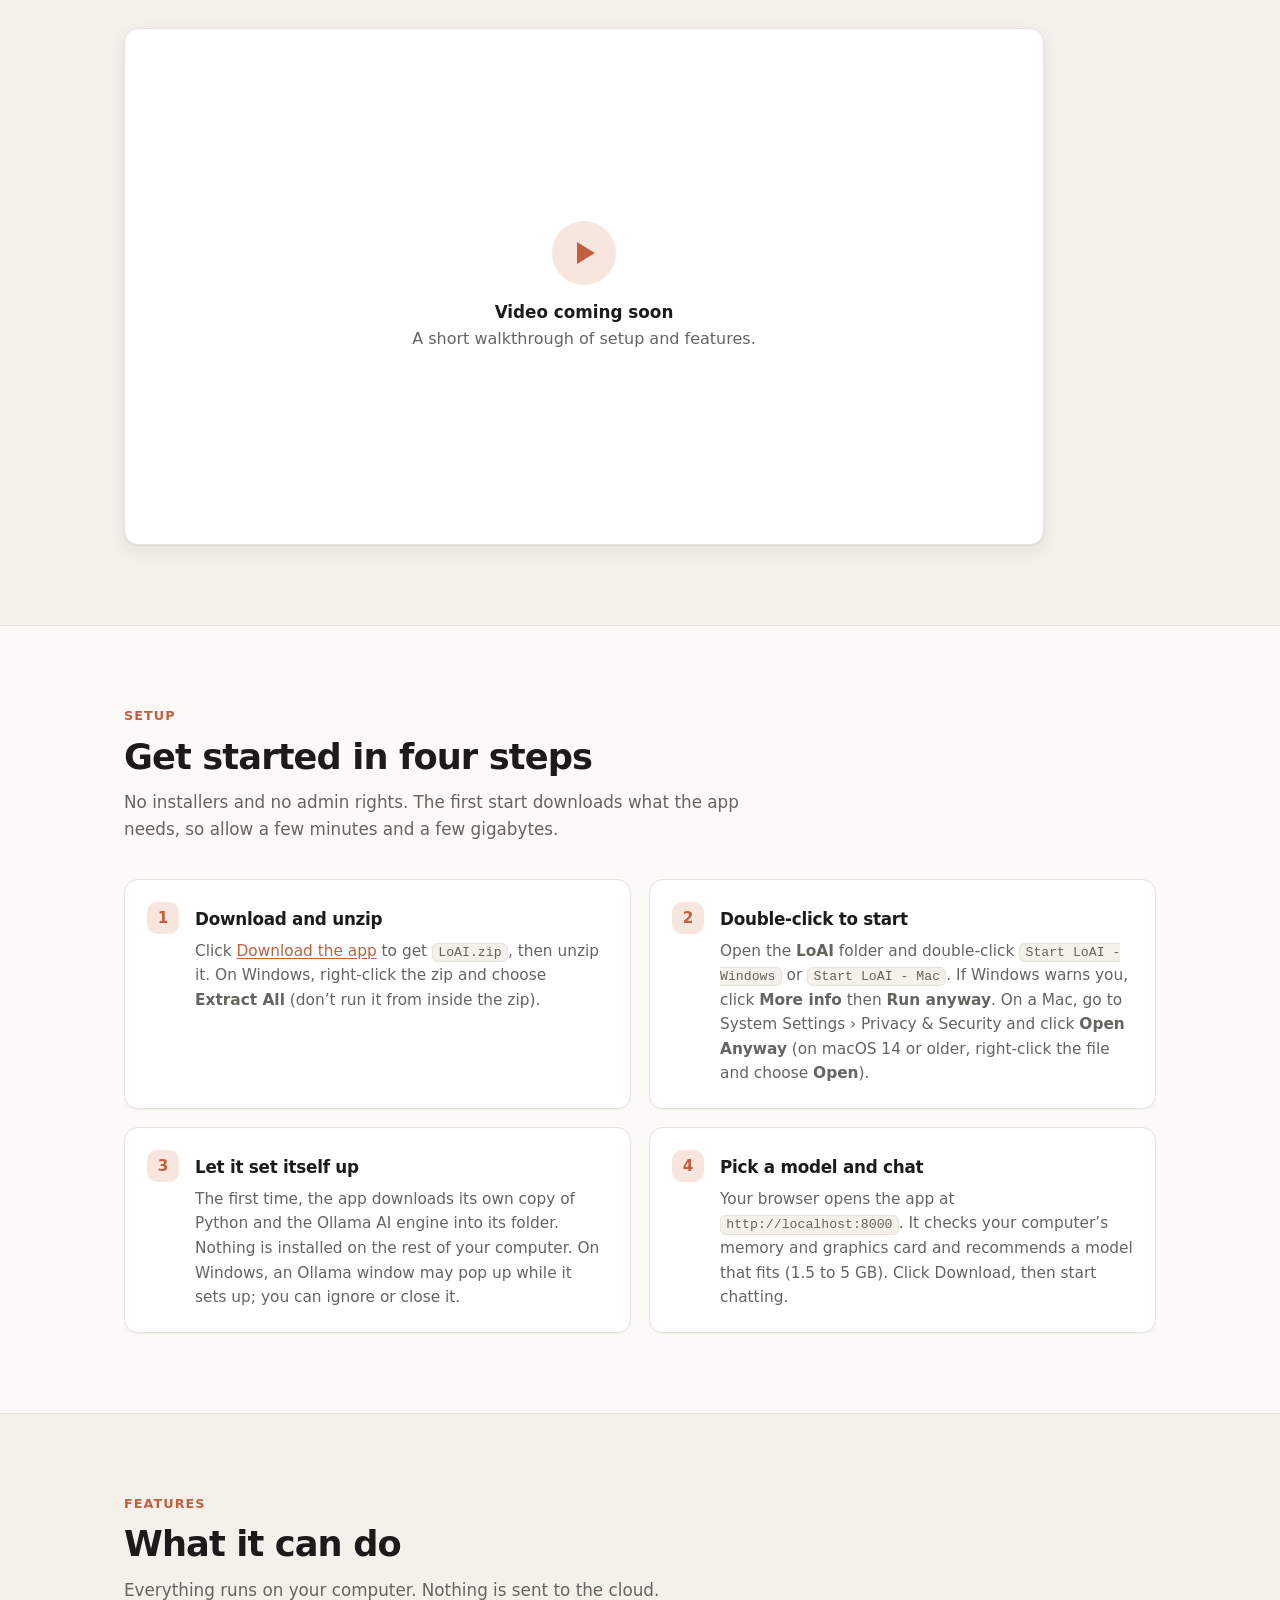
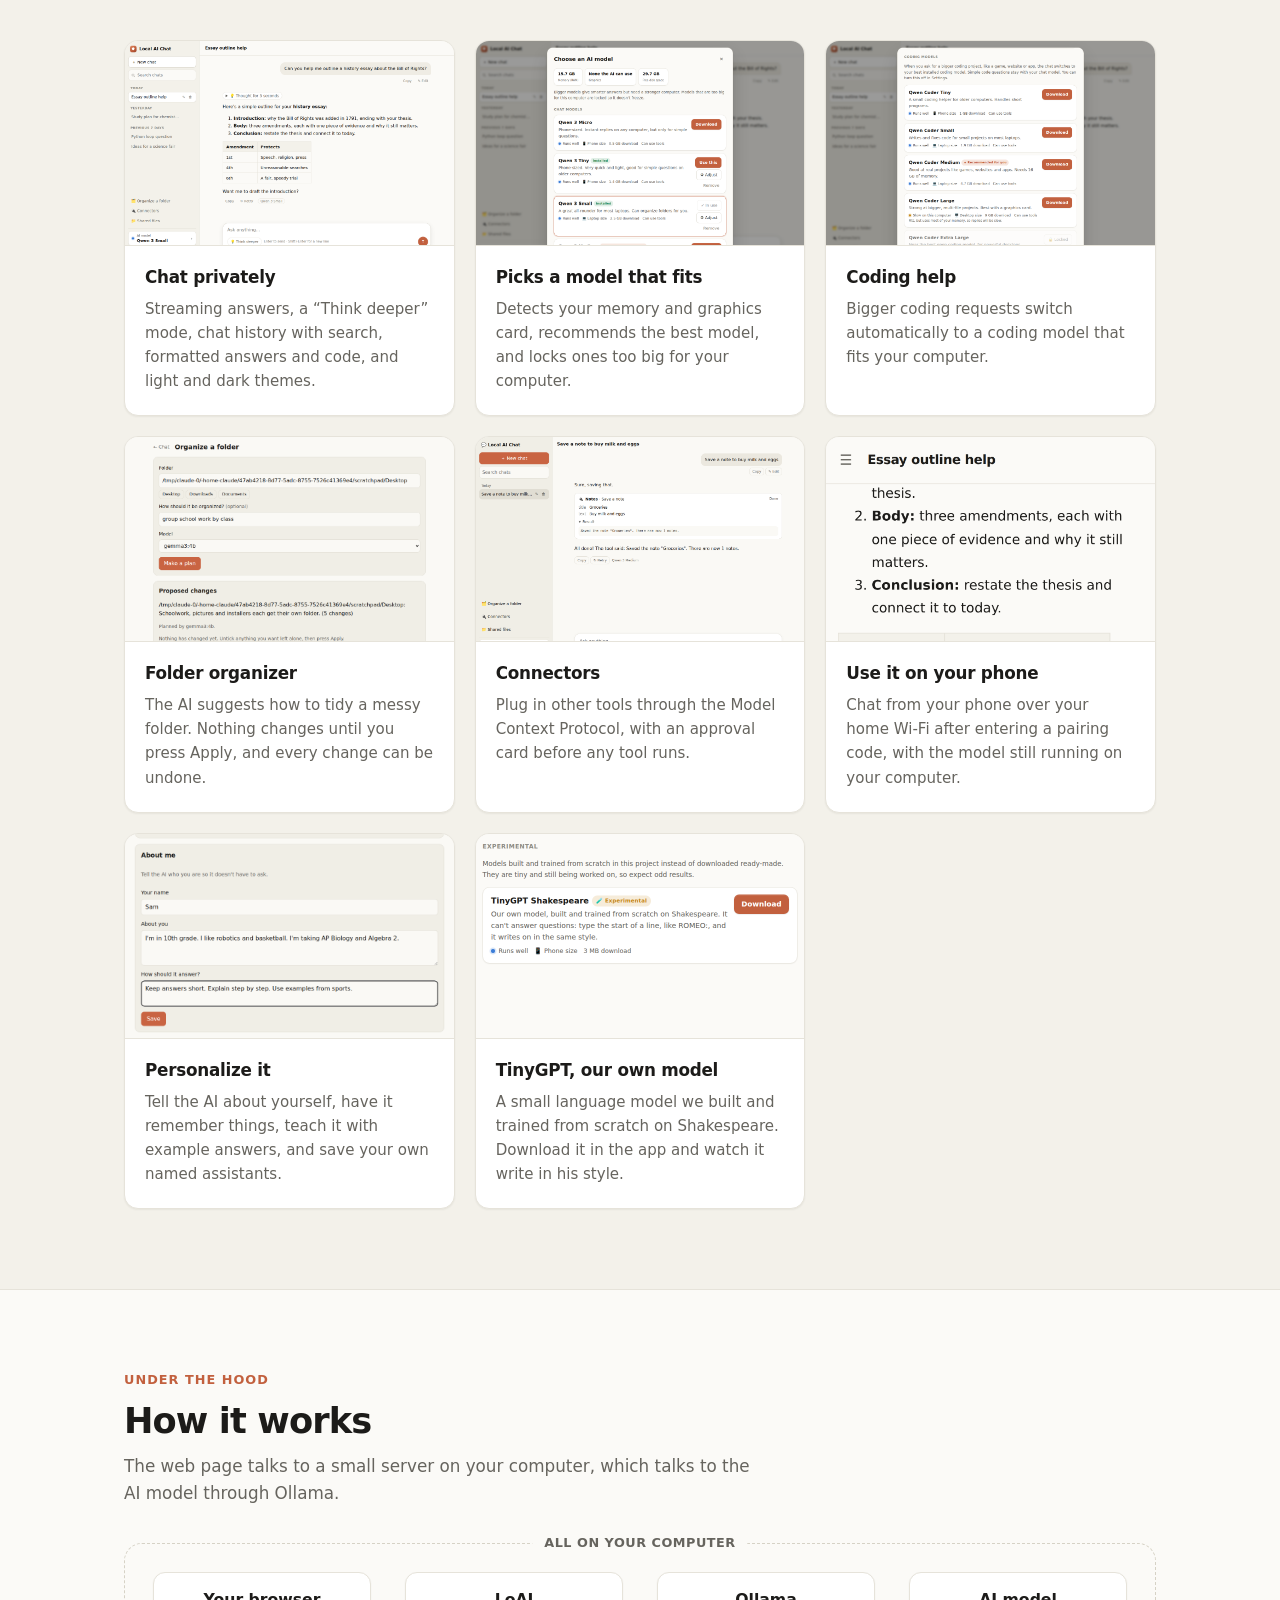
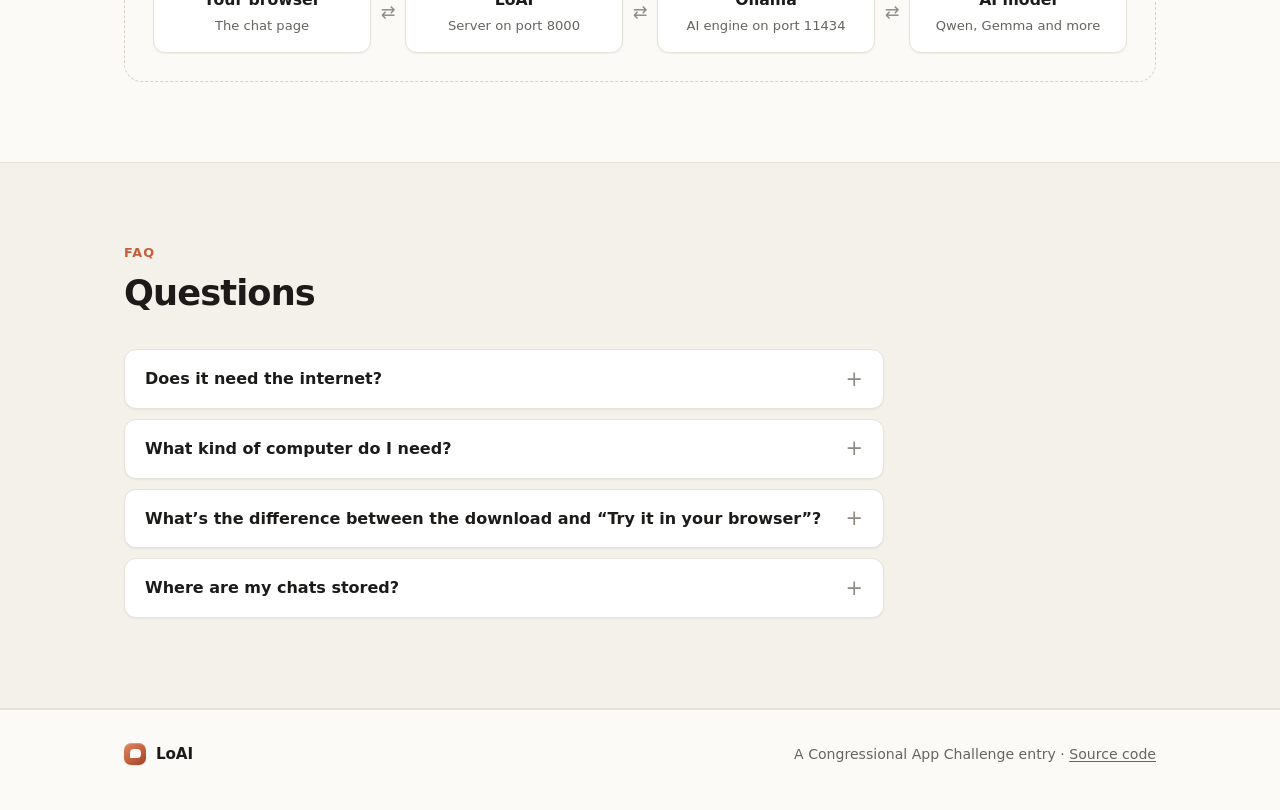
==== commit bff75080: "Merge 66069cb2afc6d68bec9f45b710ae70203e407b67 into f8a8133390a9bcf1efb05b34d8a79a311c3097ea" ====
--- a/docs/index.html
+++ b/docs/index.html
@@ -118,6 +118,14 @@
             <img src="screenshots/phone-chat.png" alt="Chat on a phone" loading="lazy">
             <div class="body"><h3>Use it on your phone</h3><p>Chat from your phone over your home Wi-Fi after entering a pairing code, with the model still running on your computer.</p></div>
           </div>
+          <div class="card">
+            <img src="screenshots/personalize.png" alt="Personalize page" loading="lazy">
+            <div class="body"><h3>Personalize it</h3><p>Tell the AI about yourself, have it remember things, teach it with example answers, and save your own named assistants.</p></div>
+          </div>
+          <div class="card">
+            <img src="screenshots/tinygpt.png" alt="TinyGPT in the model list" loading="lazy">
+            <div class="body"><h3>TinyGPT, our own model</h3><p>A small language model we built and trained from scratch on Shakespeare. Download it in the app and watch it write in his style.</p></div>
+          </div>
         </div>
       </div>
     </section>
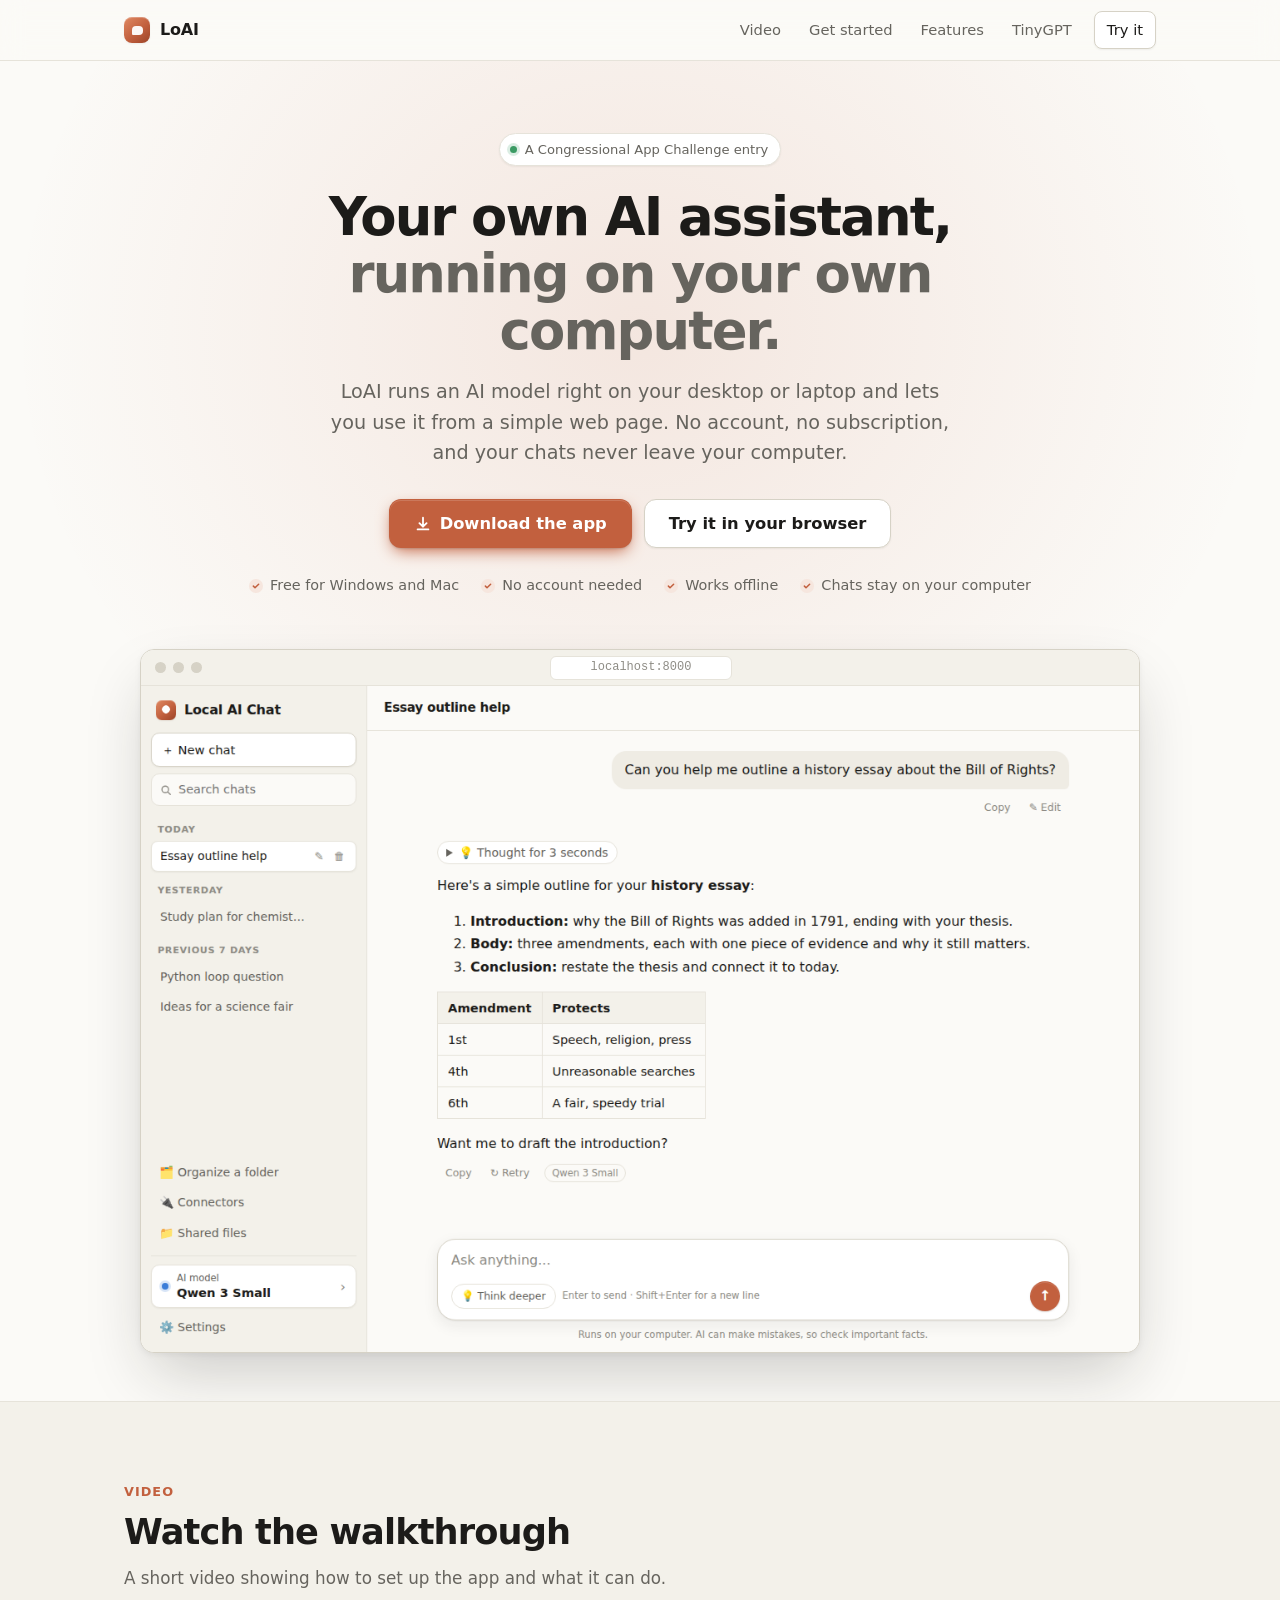
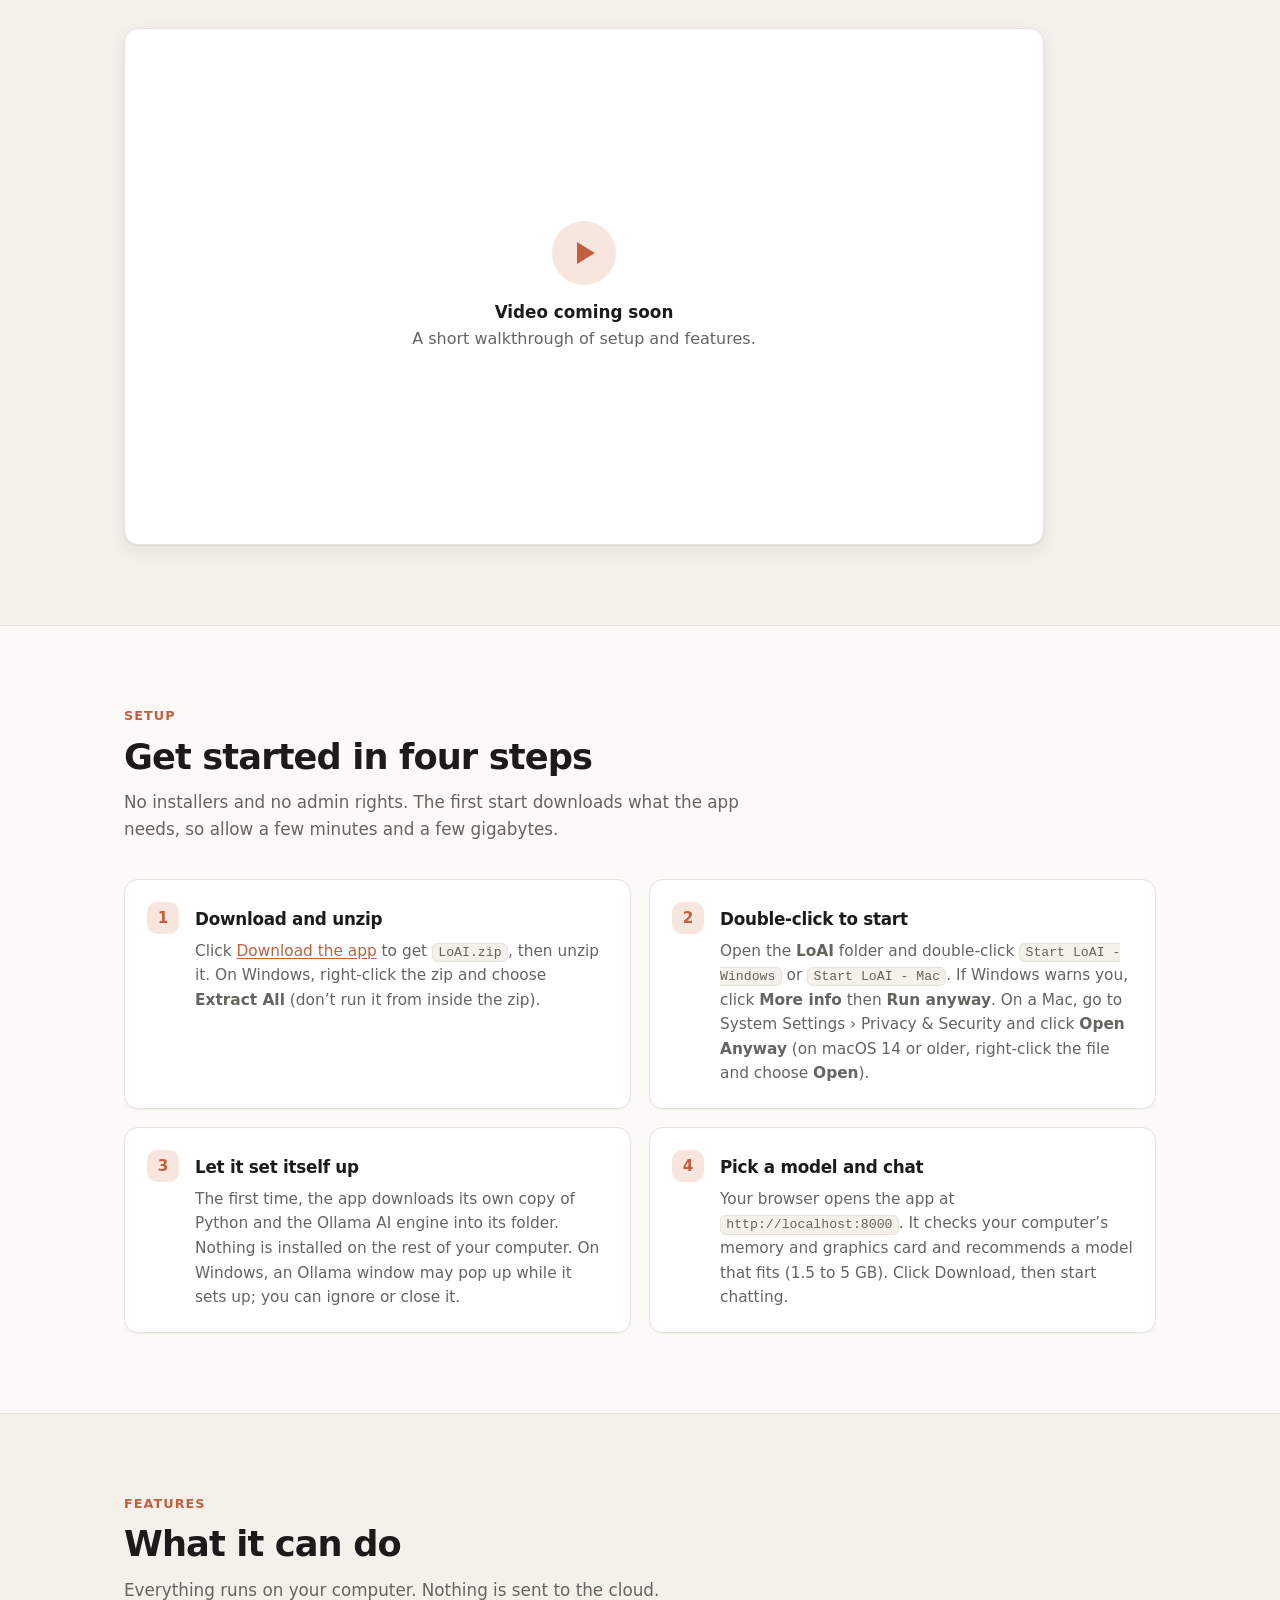
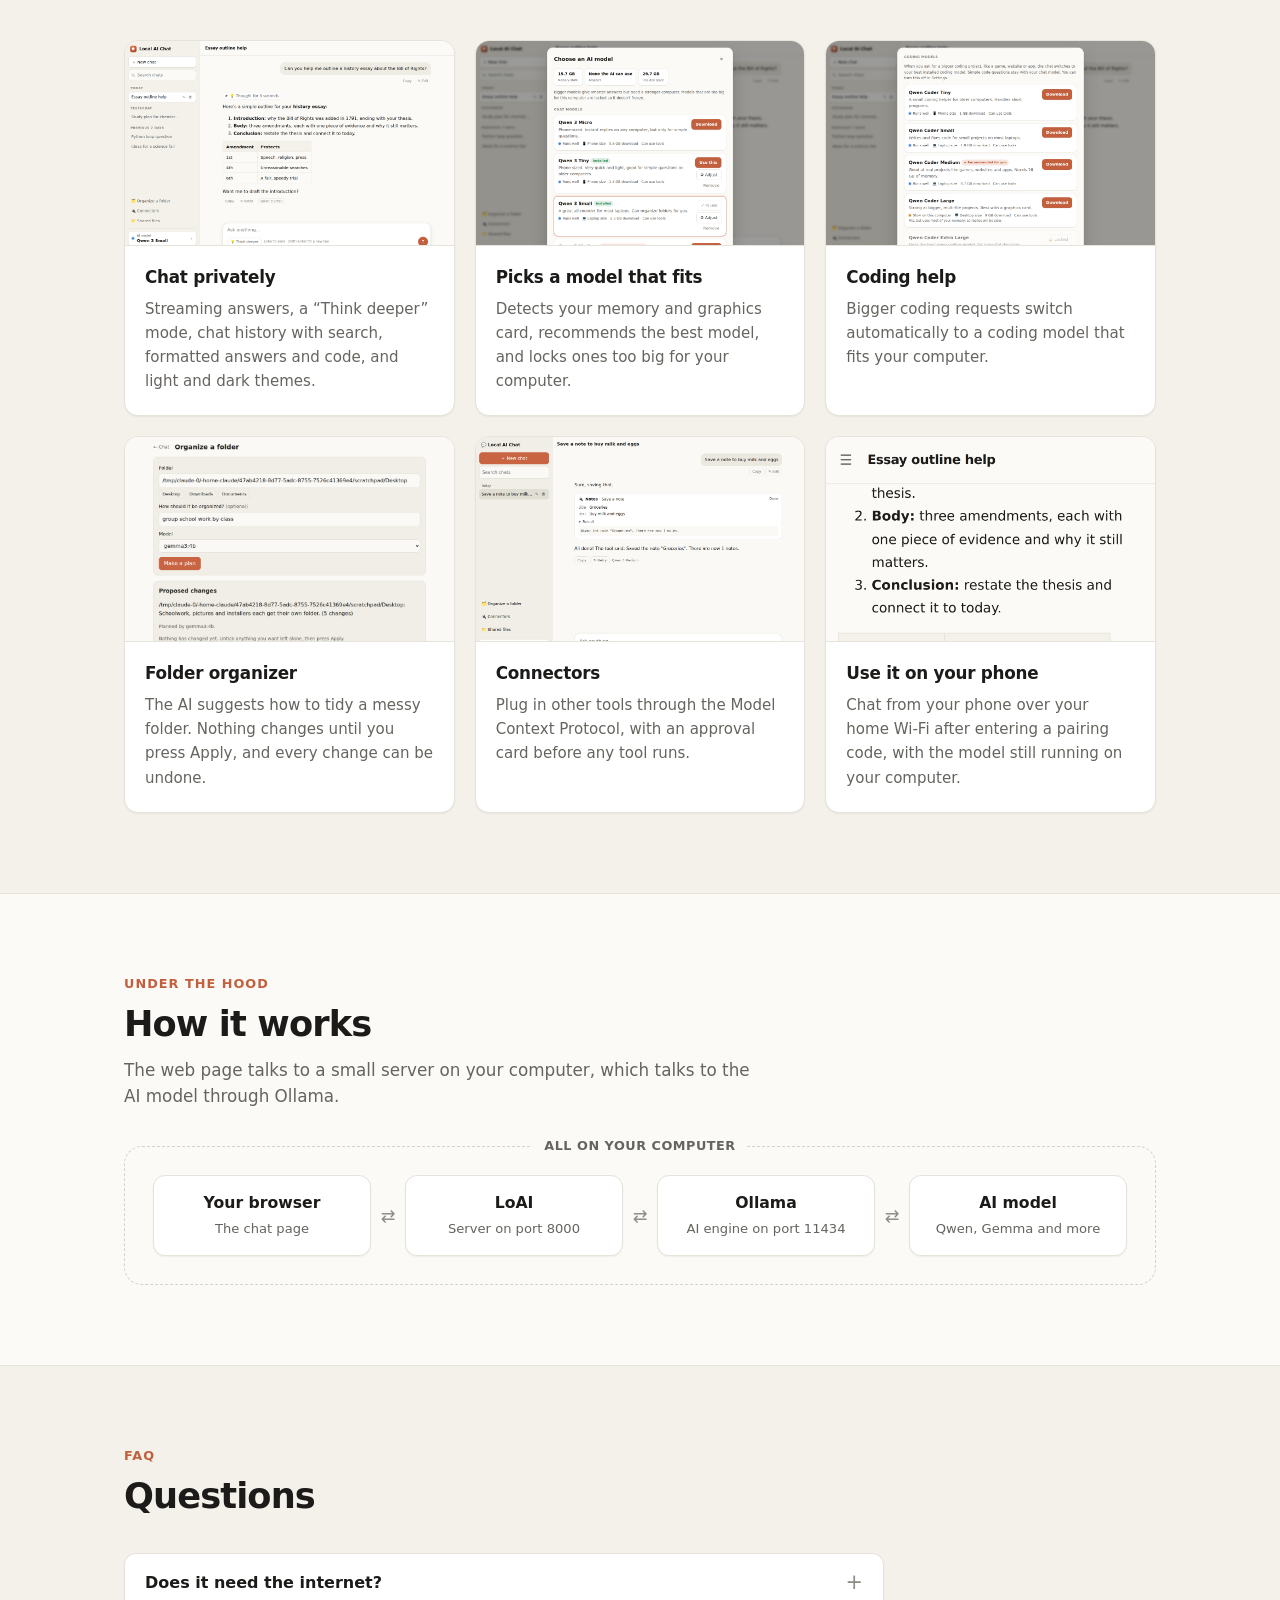
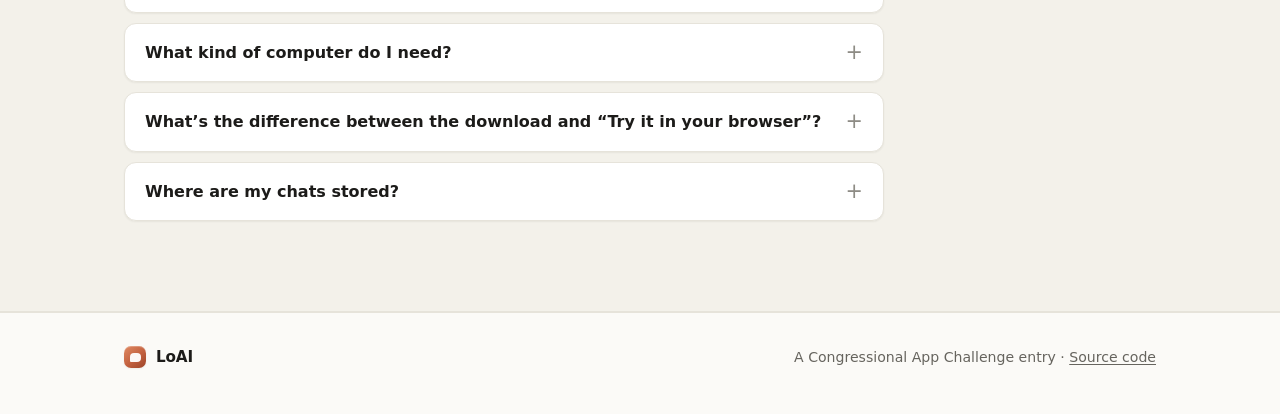
==== commit d34e1f4e: "Merge c501ddc0d42a909ae037cb0c336d254c93b12663 into f8a8133390a9bcf1efb05b34d8a79a311c3097ea" ====
--- a/docs/index.html
+++ b/docs/index.html
@@ -16,6 +16,7 @@
         <a href="#video" class="hide-sm">Video</a>
         <a href="#get-started">Get started</a>
         <a href="#features" class="hide-sm">Features</a>
+        <a href="tinygpt.html" class="hide-sm">TinyGPT</a>
         <a href="demo.html" class="nav-cta">Try it</a>
       </nav>
     </div>
@@ -118,14 +119,6 @@
             <img src="screenshots/phone-chat.png" alt="Chat on a phone" loading="lazy">
             <div class="body"><h3>Use it on your phone</h3><p>Chat from your phone over your home Wi-Fi after entering a pairing code, with the model still running on your computer.</p></div>
           </div>
-          <div class="card">
-            <img src="screenshots/personalize.png" alt="Personalize page" loading="lazy">
-            <div class="body"><h3>Personalize it</h3><p>Tell the AI about yourself, have it remember things, teach it with example answers, and save your own named assistants.</p></div>
-          </div>
-          <div class="card">
-            <img src="screenshots/tinygpt.png" alt="TinyGPT in the model list" loading="lazy">
-            <div class="body"><h3>TinyGPT, our own model</h3><p>A small language model we built and trained from scratch on Shakespeare. Download it in the app and watch it write in his style.</p></div>
-          </div>
         </div>
       </div>
     </section>
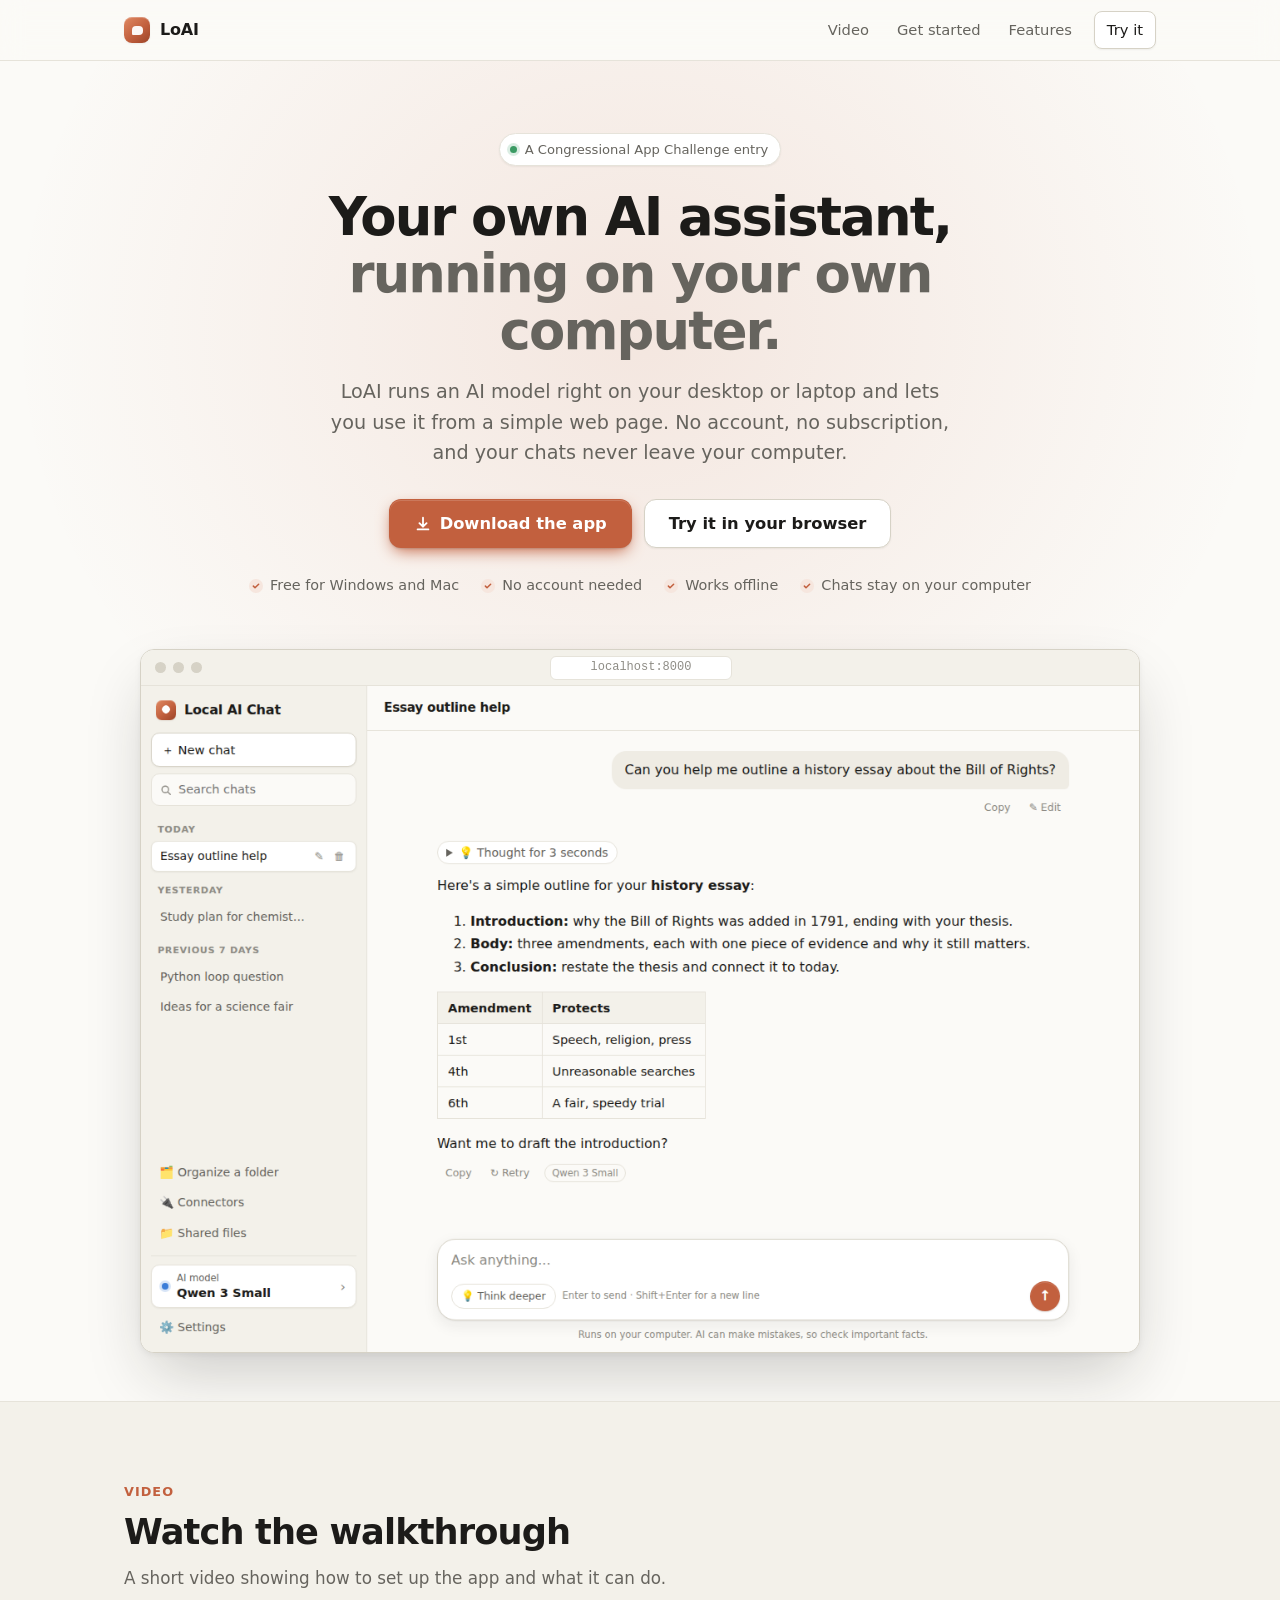
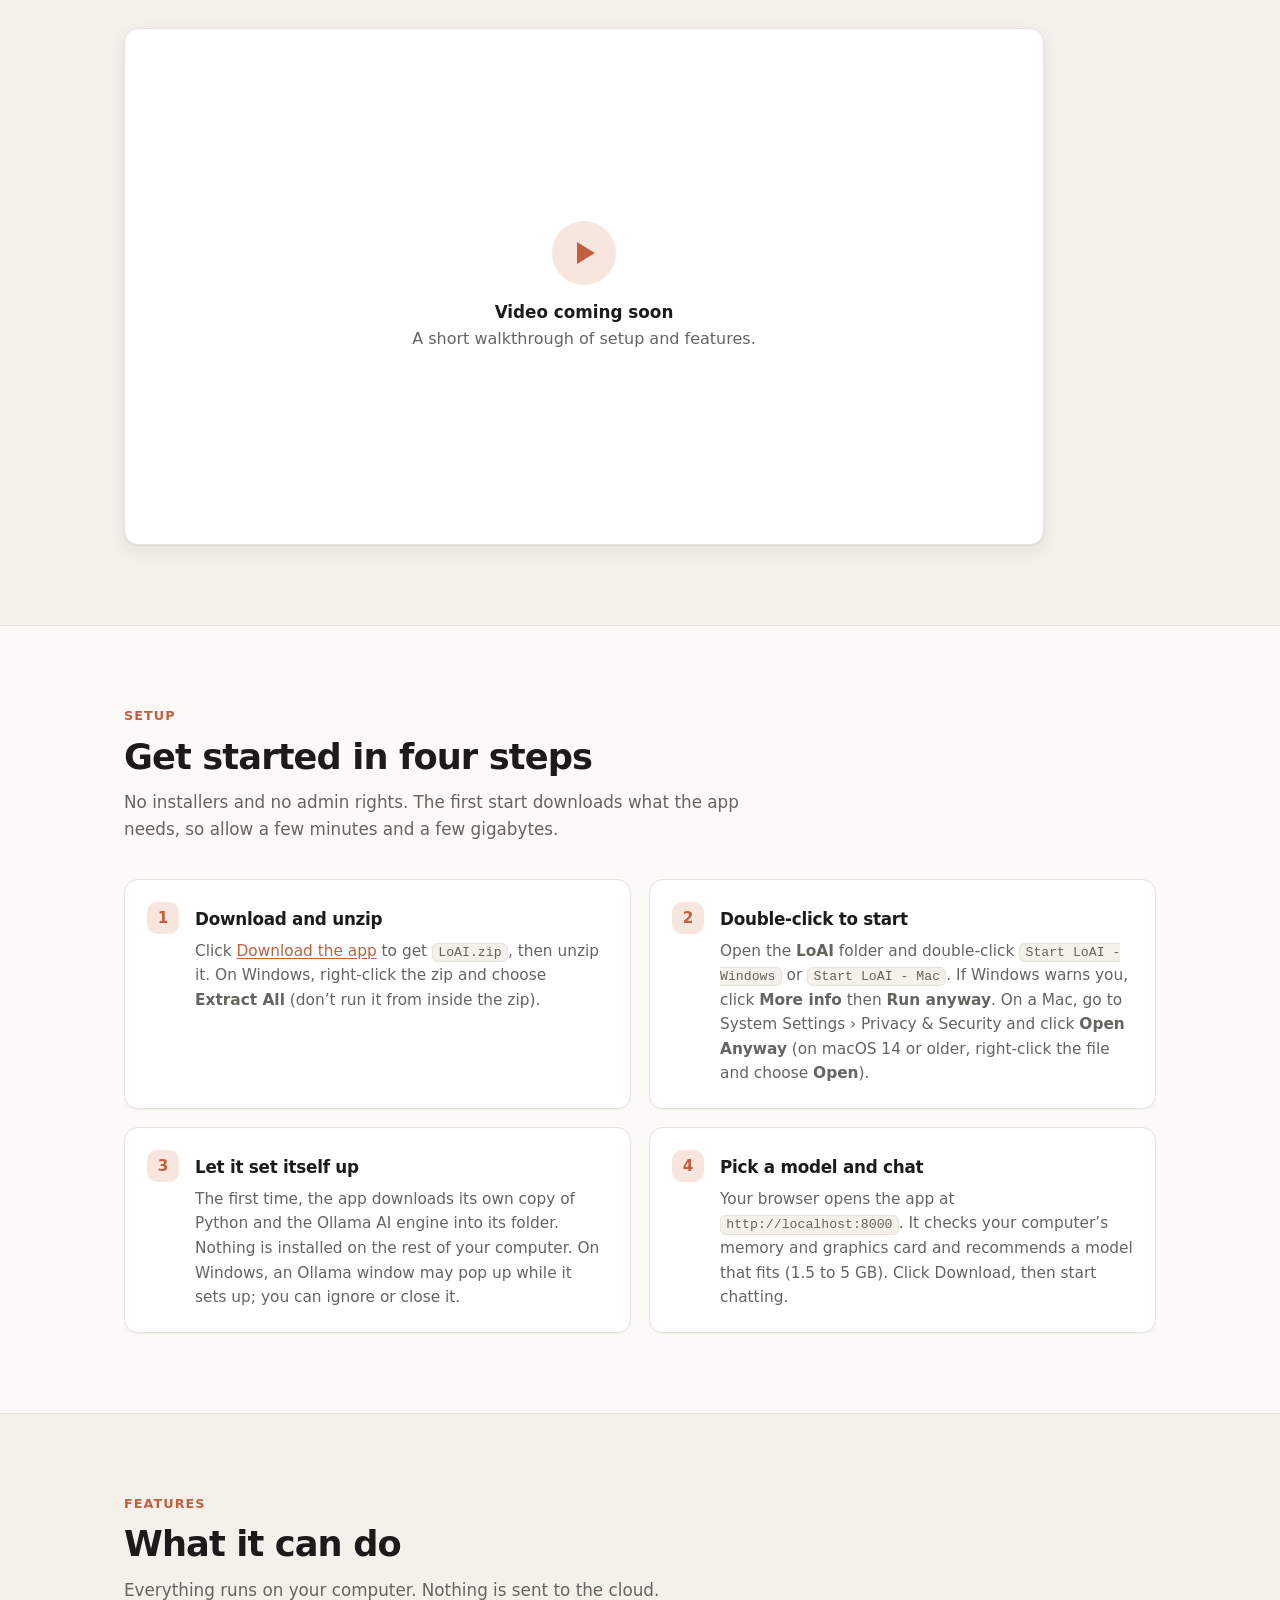
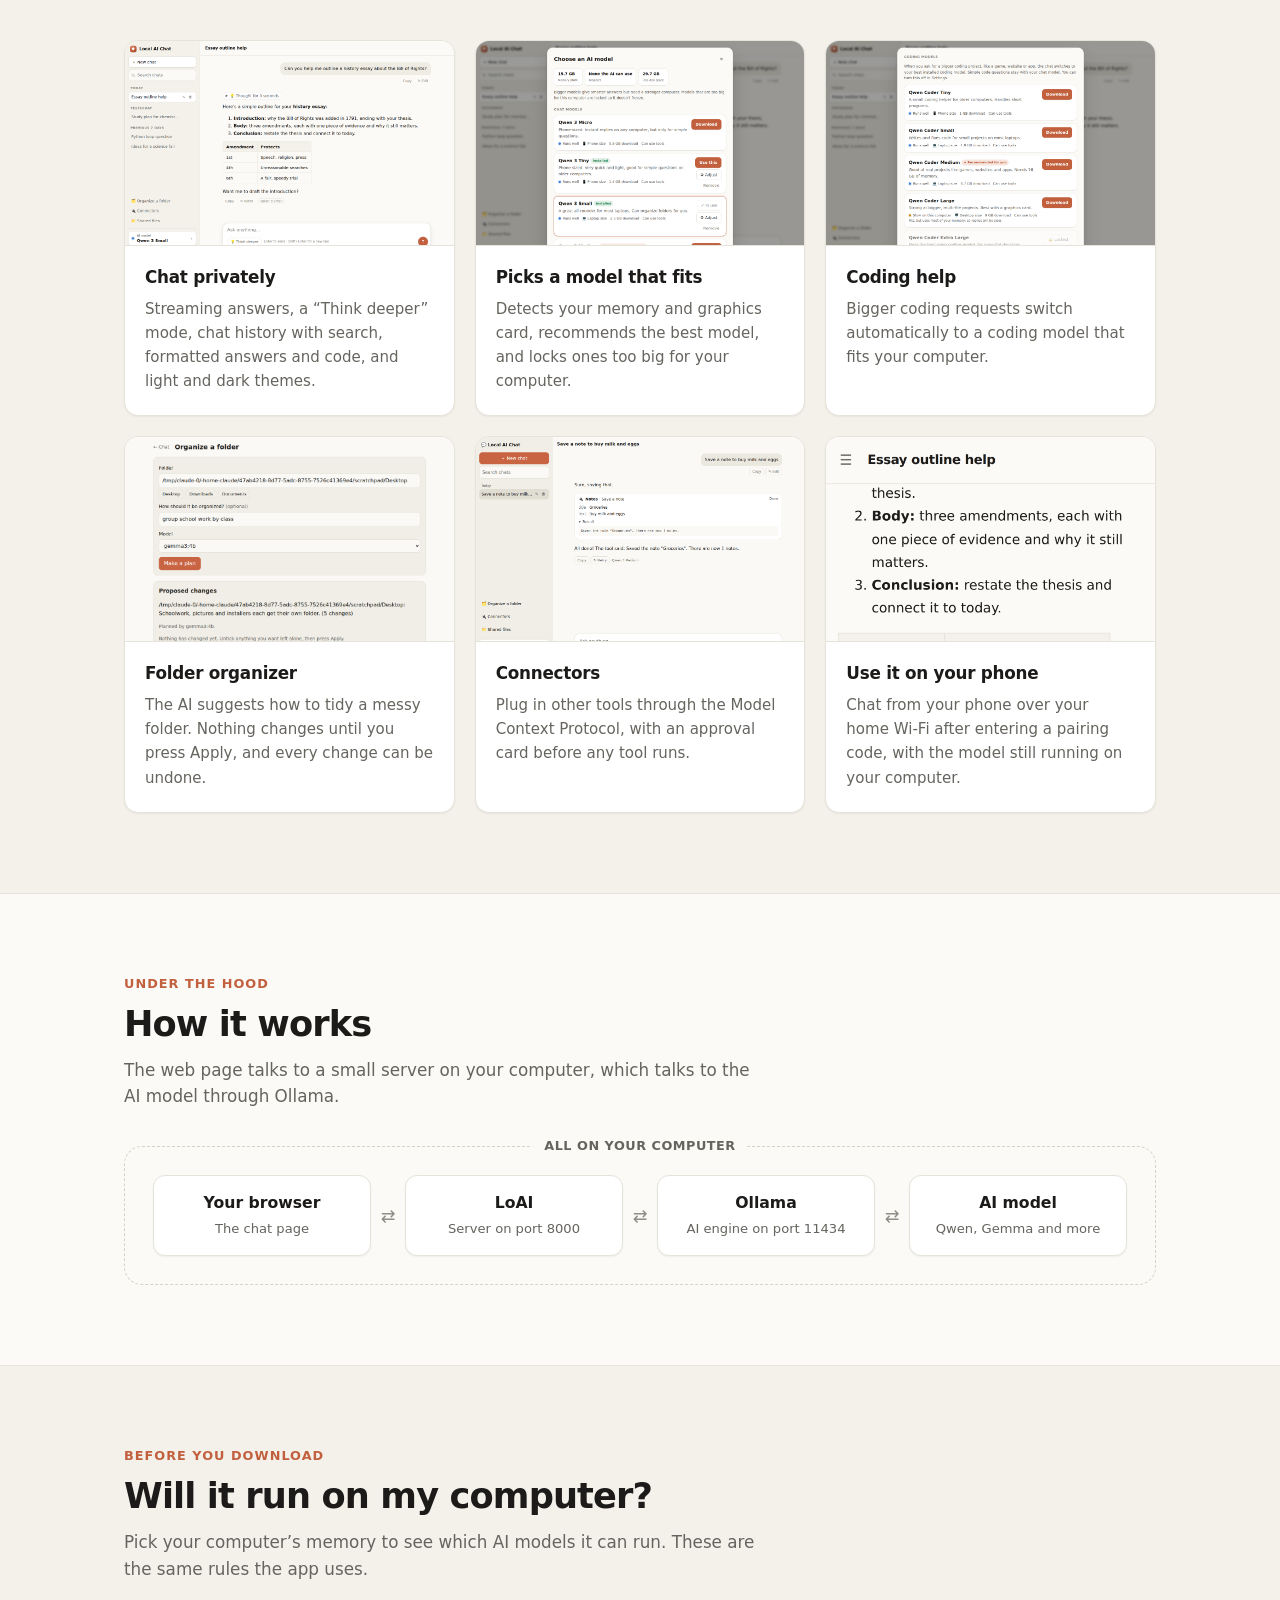
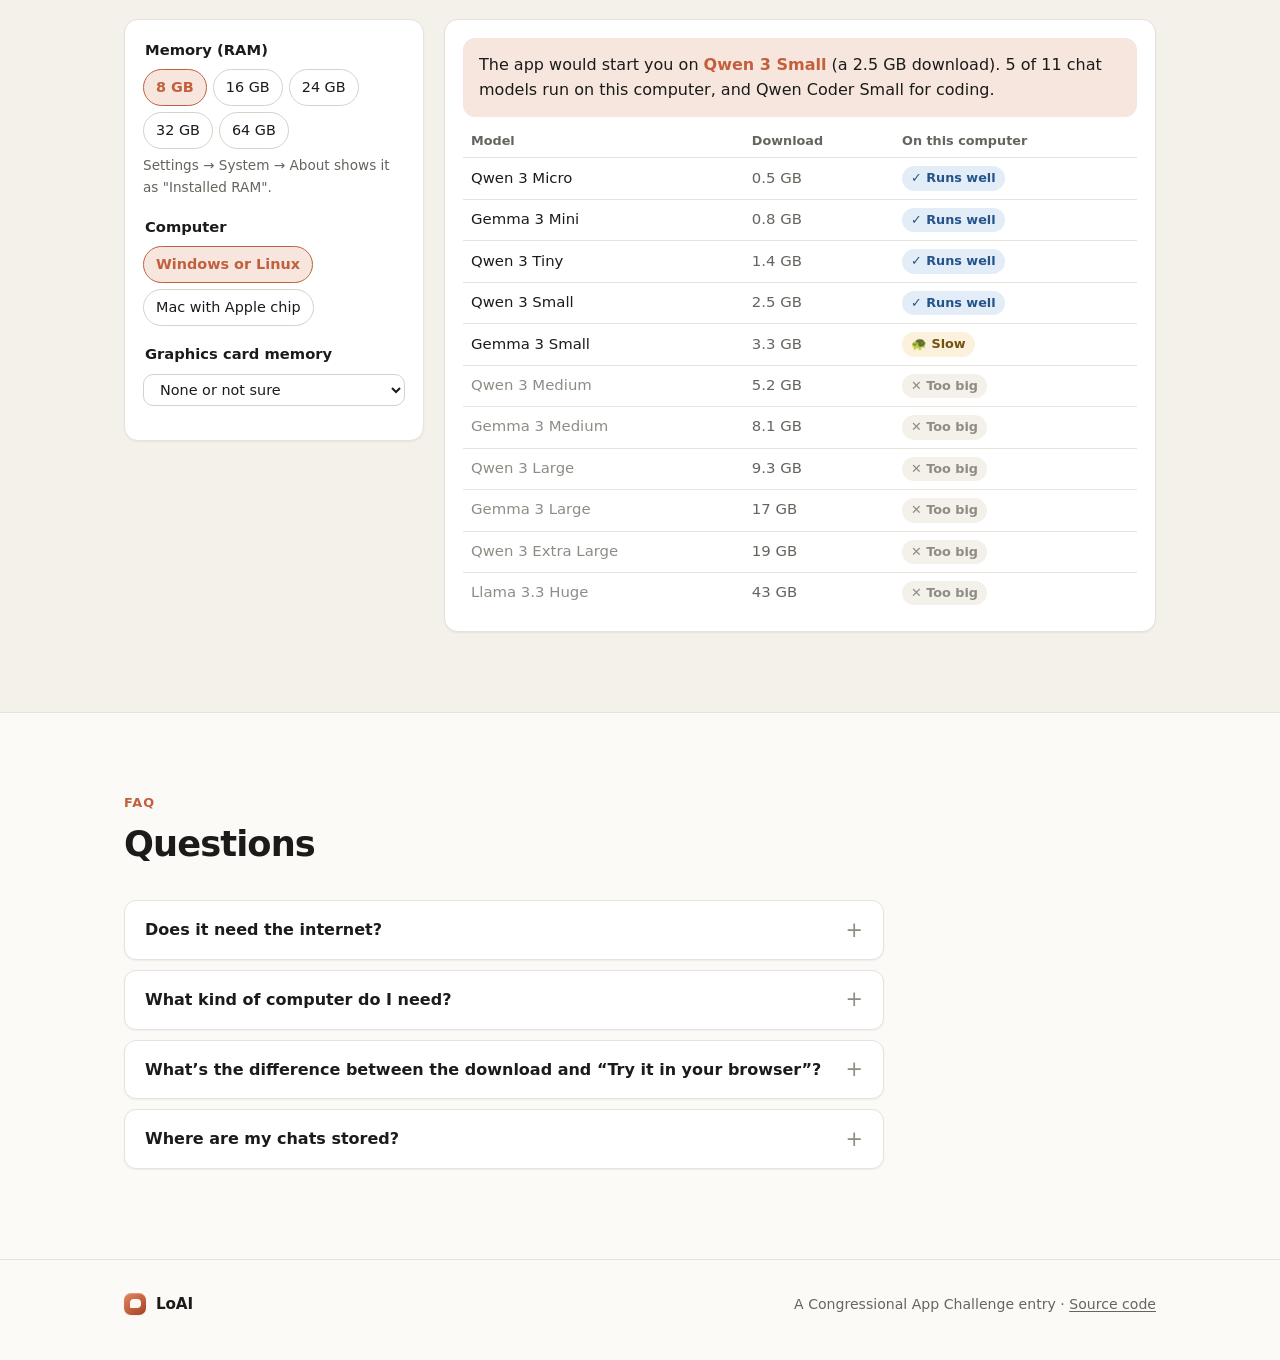
==== commit 190cc703: "Merge 03dfe014ec831834067f19bfac2eaf5b53a5c985 into f8a8133390a9bcf1efb05b34d8a79a311c3097ea" ====
--- a/docs/index.html
+++ b/docs/index.html
@@ -16,7 +16,6 @@
         <a href="#video" class="hide-sm">Video</a>
         <a href="#get-started">Get started</a>
         <a href="#features" class="hide-sm">Features</a>
-        <a href="tinygpt.html" class="hide-sm">TinyGPT</a>
         <a href="demo.html" class="nav-cta">Try it</a>
       </nav>
     </div>
@@ -143,7 +142,19 @@
       </div>
     </section>
 
-    <section class="alt faq">
+    <section id="will-it-run" class="alt">
+      <div class="wrap">
+        <div class="section-head">
+          <span class="kicker">Before you download</span>
+          <h2>Will it run on my computer?</h2>
+          <p class="sub">Pick your computer’s memory to see which AI models it can run. These are the same rules the app uses.</p>
+        </div>
+        <div id="fit"><p class="sub">Turn on JavaScript to check your computer.</p></div>
+        <script src="fit.js" defer></script>
+      </div>
+    </section>
+
+    <section class="faq">
       <div class="wrap">
         <div class="section-head">
           <span class="kicker">FAQ</span>
